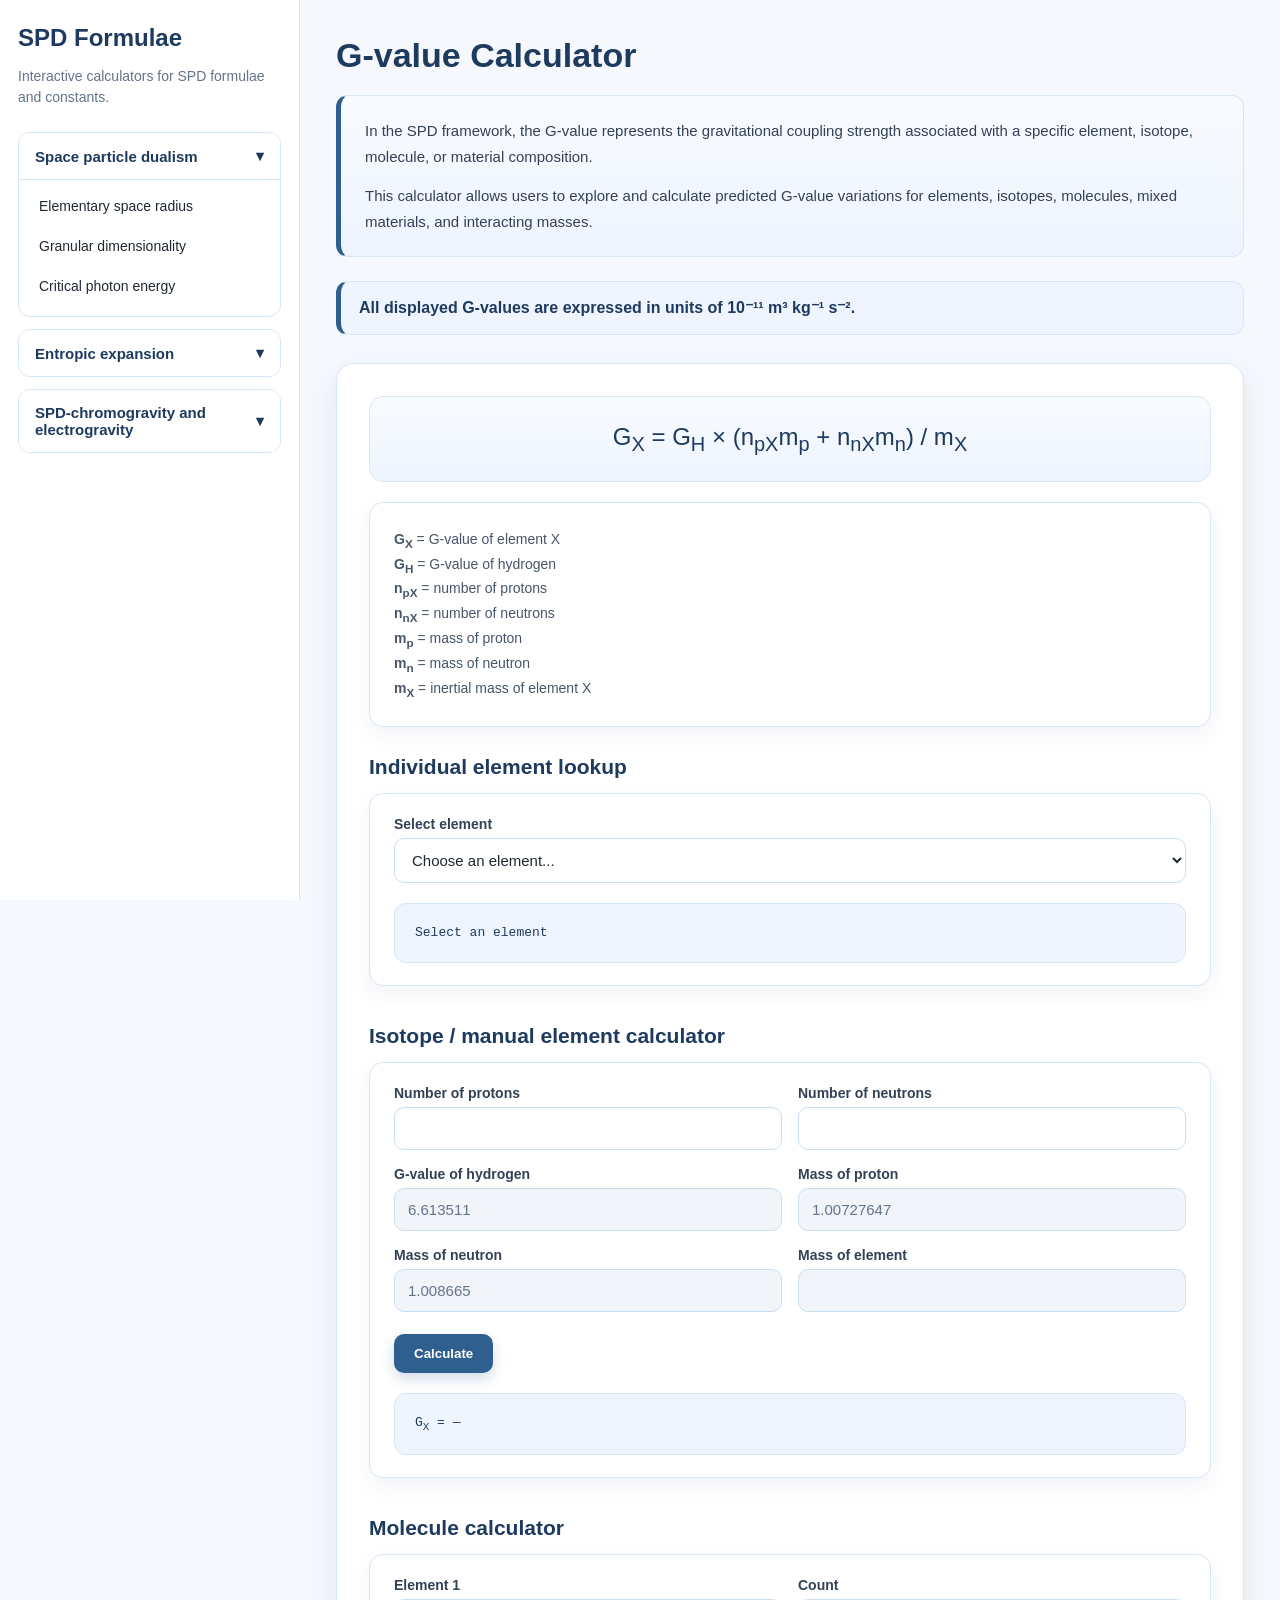
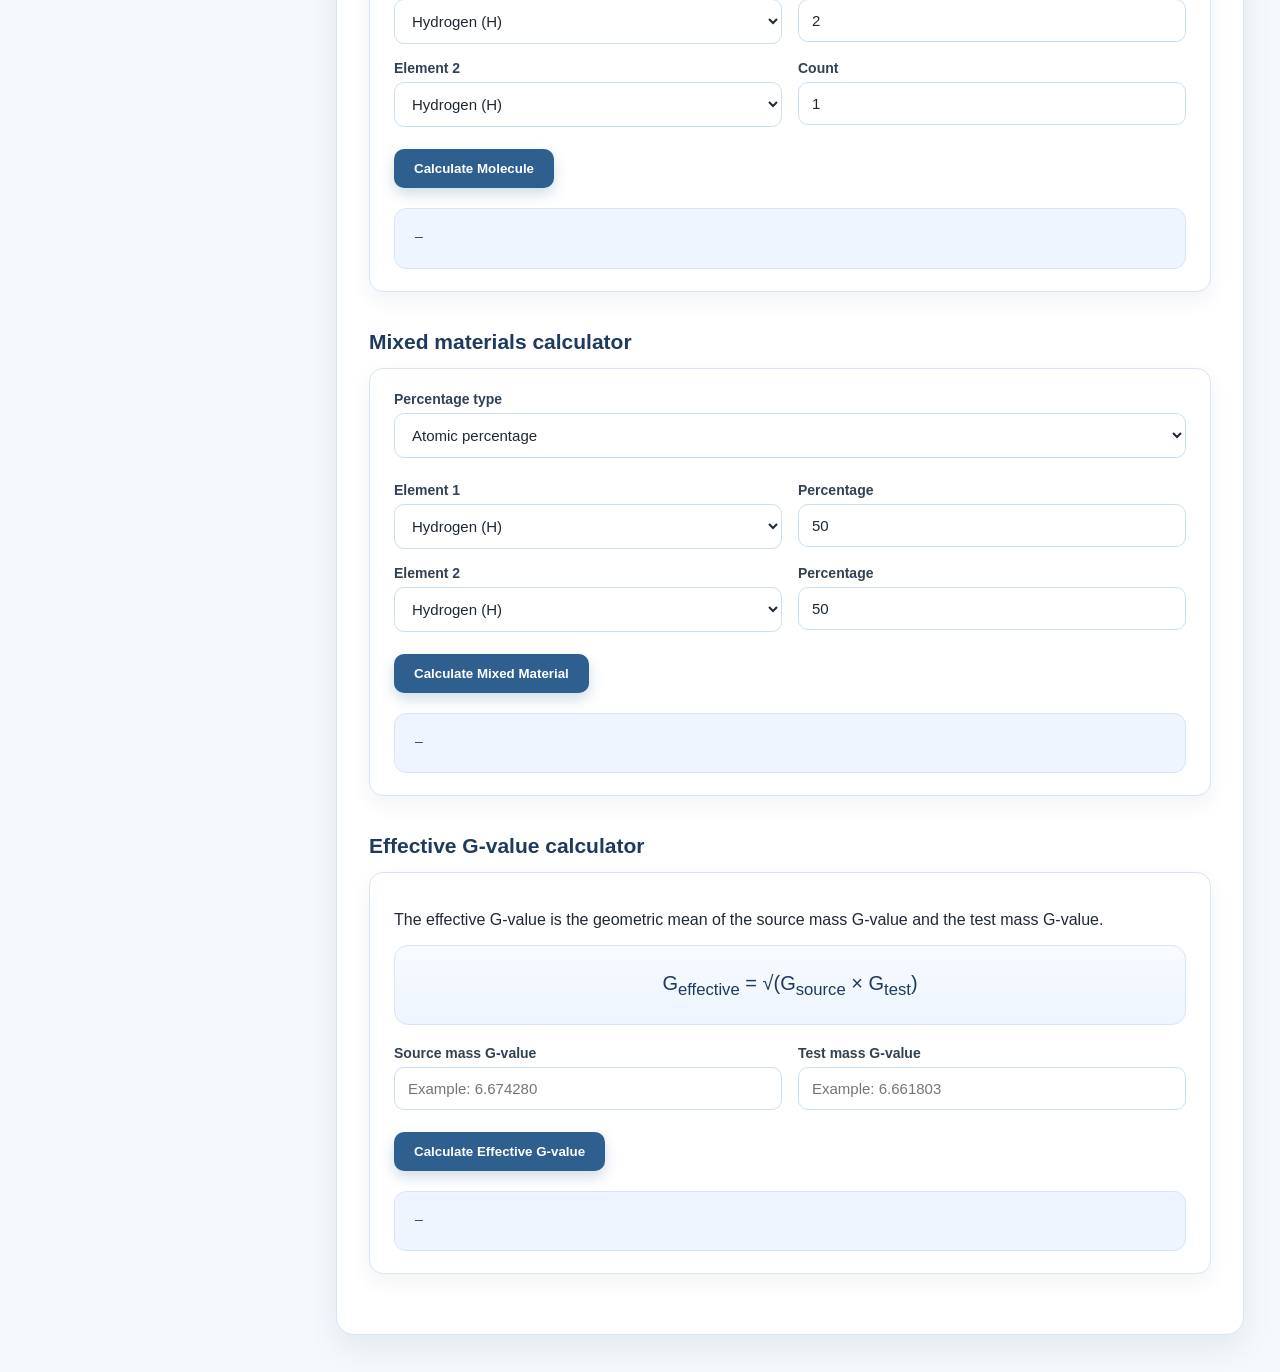
==== index.html @ f348c446 "Initial commit" ====
<!DOCTYPE html>
<html lang="en">
<head>
  <meta charset="UTF-8" />
  <meta name="viewport" content="width=device-width, initial-scale=1.0" />
  <title>SPD Formulae and Constants</title>
  <link rel="stylesheet" href="style.css" />
</head>
<body>
<div class="app">
  <aside class="sidebar">
    <h1>SPD Formulae</h1>
    <p class="subtitle">Interactive calculators for SPD formulae and constants.</p>

    <div class="category open">
      <button class="category-button">Space particle dualism <span>▾</span></button>
      <div class="formula-list">
        <button class="formula-link">Elementary space radius</button>
        <button class="formula-link">Granular dimensionality</button>
        <button class="formula-link">Critical photon energy</button>
      </div>
    </div>

    <div class="category">
      <button class="category-button">Entropic expansion <span>▾</span></button>
      <div class="formula-list">
        <button class="formula-link">Hubble parameter</button>
        <button class="formula-link">Time-redshift equation</button>
      </div>
    </div>

    <div class="category">
      <button class="category-button">SPD-chromogravity and electrogravity <span>▾</span></button>
      <div class="formula-list">
        <button class="formula-link active">G-value calculator</button>
      </div>
    </div>
  </aside>

  <main class="main">
    <div class="page-header">

      <h2>G-value Calculator</h2>

      <div class="description-box">

        <p>
          In the SPD framework, the G-value represents
          the gravitational coupling strength associated
          with a specific element, isotope, molecule,
          or material composition.
        </p>

        <p>
          This calculator allows users to explore and
          calculate predicted G-value variations for
          elements, isotopes, molecules, mixed materials,
          and interacting masses.
        </p>

      </div>



      <p class="unit-note">
        All displayed G-values are expressed in units of
        10⁻¹¹ m³ kg⁻¹ s⁻².
      </p>

    </div>

    <section class="calculator-card">
      <div class="formula-box">
        G<sub>X</sub> = G<sub>H</sub> ×
        (n<sub>pX</sub>m<sub>p</sub> + n<sub>nX</sub>m<sub>n</sub>) / m<sub>X</sub>
      </div>

      <div class="legend-box">
        <p><strong>G<sub>X</sub></strong> = G-value of element X</p>
        <p><strong>G<sub>H</sub></strong> = G-value of hydrogen</p>
        <p><strong>n<sub>pX</sub></strong> = number of protons</p>
        <p><strong>n<sub>nX</sub></strong> = number of neutrons</p>
        <p><strong>m<sub>p</sub></strong> = mass of proton</p>
        <p><strong>m<sub>n</sub></strong> = mass of neutron</p>
        <p><strong>m<sub>X</sub></strong> = inertial mass of element X</p>
      </div>

      <h3>Individual element lookup</h3>
      <div class="box">
        <label>Select element</label>
        <select id="element-select"><option value="">Choose an element...</option></select>
        <div class="result-box" id="lookup-result">Select an element</div>
      </div>

      <h3>Isotope / manual element calculator</h3>
      <div class="box">
        <div class="form-grid">
          <div><label>Number of protons</label><input id="protons" type="number" /></div>
          <div><label>Number of neutrons</label><input id="neutrons" type="number" /></div>
          <div><label>G-value of hydrogen</label><input id="gh" disabled /></div>
          <div><label>Mass of proton</label><input id="mp" disabled /></div>
          <div><label>Mass of neutron</label><input id="mn" disabled /></div>
          <div><label>Mass of element</label><input id="mass" disabled /></div>
        </div>
        <button class="primary" id="calculate-btn">Calculate</button>
        <div class="result-box" id="manual-result">G<sub>X</sub> = —</div>
      </div>

      <h3>Molecule calculator</h3>
      <div class="box">
        <div class="form-grid">
          <div><label>Element 1</label><select id="molecule-element-1"></select></div>
          <div><label>Count</label><input id="molecule-count-1" type="number" value="2" /></div>
          <div><label>Element 2</label><select id="molecule-element-2"></select></div>
          <div><label>Count</label><input id="molecule-count-2" type="number" value="1" /></div>
        </div>
        <button class="primary" id="molecule-btn">Calculate Molecule</button>
        <div class="result-box" id="molecule-result">—</div>
      </div>

      <h3>Mixed materials calculator</h3>
      <div class="box">
        <label>Percentage type</label>
        <select id="percentage-type">
          <option value="atomic">Atomic percentage</option>
          <option value="mass">Mass percentage</option>
        </select>

        <div class="form-grid mixed-grid">
          <div><label>Element 1</label><select id="mixed-element-1"></select></div>
          <div><label>Percentage</label><input id="mixed-percent-1" type="number" value="50" /></div>
          <div><label>Element 2</label><select id="mixed-element-2"></select></div>
          <div><label>Percentage</label><input id="mixed-percent-2" type="number" value="50" /></div>
        </div>

        <button class="primary" id="mixed-btn">Calculate Mixed Material</button>
        <div class="result-box" id="mixed-result">—</div>
      </div>

      <h3>Effective G-value calculator</h3>
      <div class="box">
        <p>
          The effective G-value is the geometric mean of the source mass
          G-value and the test mass G-value.
        </p>

        <div class="formula-box small-formula">
          G<sub>effective</sub> =
          √(G<sub>source</sub> × G<sub>test</sub>)
        </div>

        <div class="form-grid">
          <div>
            <label>Source mass G-value</label>
            <input id="source-g" type="number" step="any" placeholder="Example: 6.674280" />
          </div>

          <div>
            <label>Test mass G-value</label>
            <input id="test-g" type="number" step="any" placeholder="Example: 6.661803" />
          </div>
        </div>

        <button class="primary" id="effective-btn">
          Calculate Effective G-value
        </button>

        <div class="result-box" id="effective-result">
          —
        </div>
      </div>

      
    </section>
  </main>
</div>

<script src="app.js"></script>
</body>
</html>
---- style.css ----
:root {
  --sidebar-width: 300px;
  --bg: #f5f6f8;
  --border: #d8dce3;
  --text: #1f2933;
  --muted: #667085;
  --accent: #2f5f8f;
  --accent-light: #e8f0fa;
}

* { box-sizing: border-box; }
:root {
  --sidebar-width: 300px;

  --bg: #f5f8fc;
  --panel: #ffffff;

  --border: #d7e6f7;
  --border-strong: #cbdff3;

  --text: #1f2933;
  --muted: #64748b;

  --accent: #2f5f8f;
  --accent-dark: #244f78;
  --accent-light: #eef5ff;

  --heading: #1e3a5f;

  --shadow-soft: 0 8px 22px rgba(30, 58, 95, 0.06);
  --shadow-card: 0 12px 30px rgba(30, 58, 95, 0.08);
}

* {
  box-sizing: border-box;
}

body {
  margin: 0;
  font-family: Arial, Helvetica, sans-serif;
  background: var(--bg);
  color: var(--text);
}

/* APP LAYOUT */

.app {
  display: flex;
  min-height: 100vh;
}

/* SIDEBAR */

.sidebar {
  width: var(--sidebar-width);
  background: var(--panel);
  border-right: 1px solid var(--border);
  padding: 24px 18px;
  height: 100vh;
  overflow-y: auto;
}

.sidebar h1 {
  margin-top: 0;
  margin-bottom: 8px;
  color: var(--heading);
  font-size: 24px;
}

.subtitle {
  color: var(--muted);
  font-size: 14px;
  line-height: 1.5;
  margin-bottom: 24px;
}

/* SIDEBAR CATEGORIES */

.category {
  margin-bottom: 12px;
  border: 1px solid var(--border);
  border-radius: 12px;
  overflow: hidden;
  background: #ffffff;
}

.category-button {
  width: 100%;
  border: none;
  background: #ffffff;
  padding: 14px 16px;
  display: flex;
  justify-content: space-between;
  align-items: center;
  text-align: left;
  gap: 12px;
  cursor: pointer;
  font-size: 15px;
  font-weight: 700;
  color: var(--heading);
}

.category-button:hover {
  background: var(--accent-light);
}

.category-button span {
  flex-shrink: 0;
}

.formula-list {
  display: none;
  padding: 8px;
  border-top: 1px solid var(--border);
}

.category.open .formula-list {
  display: block;
}

.formula-link {
  width: 100%;
  border: none;
  background: transparent;
  text-align: left;
  padding: 10px 12px;
  margin-bottom: 4px;
  border-radius: 8px;
  cursor: pointer;
  color: var(--text);
  font-size: 14px;
}

.formula-link:hover,
.formula-link.active {
  background: var(--accent-light);
  color: var(--accent);
  font-weight: 700;
}

/* MAIN */

.main {
  flex: 1;
  padding: 36px;
}

.page-header {
  max-width: 1100px;
  margin-bottom: 28px;
}

.page-header h2 {
  margin: 0 0 12px;
  font-size: 34px;
  color: var(--heading);
}

/* DESCRIPTION */

.description-box {
  margin-top: 20px;
  margin-bottom: 24px;
  padding: 22px 24px;
  background: linear-gradient(to bottom, #f8fbff, #eef5ff);
  border: 1px solid var(--border);
  border-left: 5px solid var(--accent);
  border-radius: 12px;
  line-height: 1.7;
  color: #334155;
}

.description-box p {
  margin-top: 0;
  margin-bottom: 14px;
  font-size: 15px;
}

.description-box p:last-child {
  margin-bottom: 0;
}

/* UNIT NOTE */

.unit-note {
  margin-top: 14px;
  padding: 14px 18px;
  background: var(--accent-light);
  border: 1px solid var(--border);
  border-left: 5px solid var(--accent);
  border-radius: 12px;
  color: var(--heading);
  font-weight: 600;
  line-height: 1.5;
}

/* MAIN CARD */

.calculator-card {
  max-width: 1100px;
  background: #ffffff;
  border: 1px solid var(--border);
  border-radius: 18px;
  padding: 32px;
  box-shadow: var(--shadow-card);
}

/* FORMULA */

.formula-box {
  background: linear-gradient(to bottom, #f8fbff, #eef5ff);
  border: 1px solid var(--border);
  border-radius: 14px;
  padding: 22px;
  margin-bottom: 20px;
  text-align: center;
  font-size: 24px;
  color: var(--heading);
  line-height: 1.5;
}

/* LEGEND */

.legend-box {
  background: #ffffff;
  border: 1px solid var(--border);
  border-radius: 14px;
  padding: 22px 24px;
  margin-bottom: 28px;
  color: #475569;
  font-size: 14px;
  box-shadow: var(--shadow-soft);
}

.legend-box p {
  margin: 6px 0;
}

/* SECTIONS */

h3 {
  margin-top: 38px;
  margin-bottom: 14px;
  color: var(--heading);
  font-size: 21px;
}

h3:first-of-type {
  margin-top: 24px;
}

/* CONTENT BOXES */

.box,
.note-box {
  background: #ffffff;
  border: 1px solid var(--border);
  border-radius: 14px;
  padding: 22px 24px;
  margin-bottom: 28px;
  box-shadow: var(--shadow-soft);
}

.note-box p {
  color: #475569;
  line-height: 1.6;
}

/* FORM GRID */

.form-grid {
  display: grid;
  grid-template-columns: repeat(2, minmax(0, 1fr));
  gap: 16px;
}

.mixed-grid {
  margin-top: 24px;
}

/* FORM FIELDS */

label {
  display: block;
  margin-bottom: 6px;
  font-weight: 700;
  color: #334155;
  font-size: 14px;
}

input,
select {
  width: 100%;
  padding: 12px 13px;
  border: 1px solid var(--border-strong);
  border-radius: 10px;
  font-size: 15px;
  background: #ffffff;
  color: var(--text);
}

input:focus,
select:focus {
  outline: none;
  border-color: var(--accent);
  box-shadow: 0 0 0 3px rgba(47, 95, 143, 0.12);
}

input:disabled {
  background: #f1f5f9;
  color: #64748b;
  cursor: not-allowed;
}

/* BUTTONS */

.primary {
  margin-top: 22px;
  border: none;
  background: var(--accent);
  color: #ffffff;
  padding: 12px 20px;
  border-radius: 10px;
  cursor: pointer;
  font-weight: 700;
  box-shadow: 0 6px 14px rgba(47, 95, 143, 0.22);
}

.primary:hover {
  background: var(--accent-dark);
}

/* RESULTS */

.result-box {
  margin-top: 20px;
  padding: 18px 20px;
  border-radius: 12px;
  background: var(--accent-light);
  border: 1px solid var(--border);
  font-family: monospace;
  line-height: 1.7;
  color: var(--heading);
}

/* SMALL FORMULA */

.small-formula {
  font-size: 20px;
  margin-top: 16px;
}

/* MOBILE */

@media (max-width: 800px) {
  .app {
    flex-direction: column;
  }

  .sidebar {
    width: 100%;
    height: auto;
    border-right: none;
    border-bottom: 1px solid var(--border);
  }

  .main {
    padding: 24px 16px;
  }

  .calculator-card {
    padding: 22px;
  }

  .form-grid {
    grid-template-columns: 1fr;
  }

  .page-header h2 {
    font-size: 28px;
  }

  .formula-box {
    font-size: 20px;
  }
}
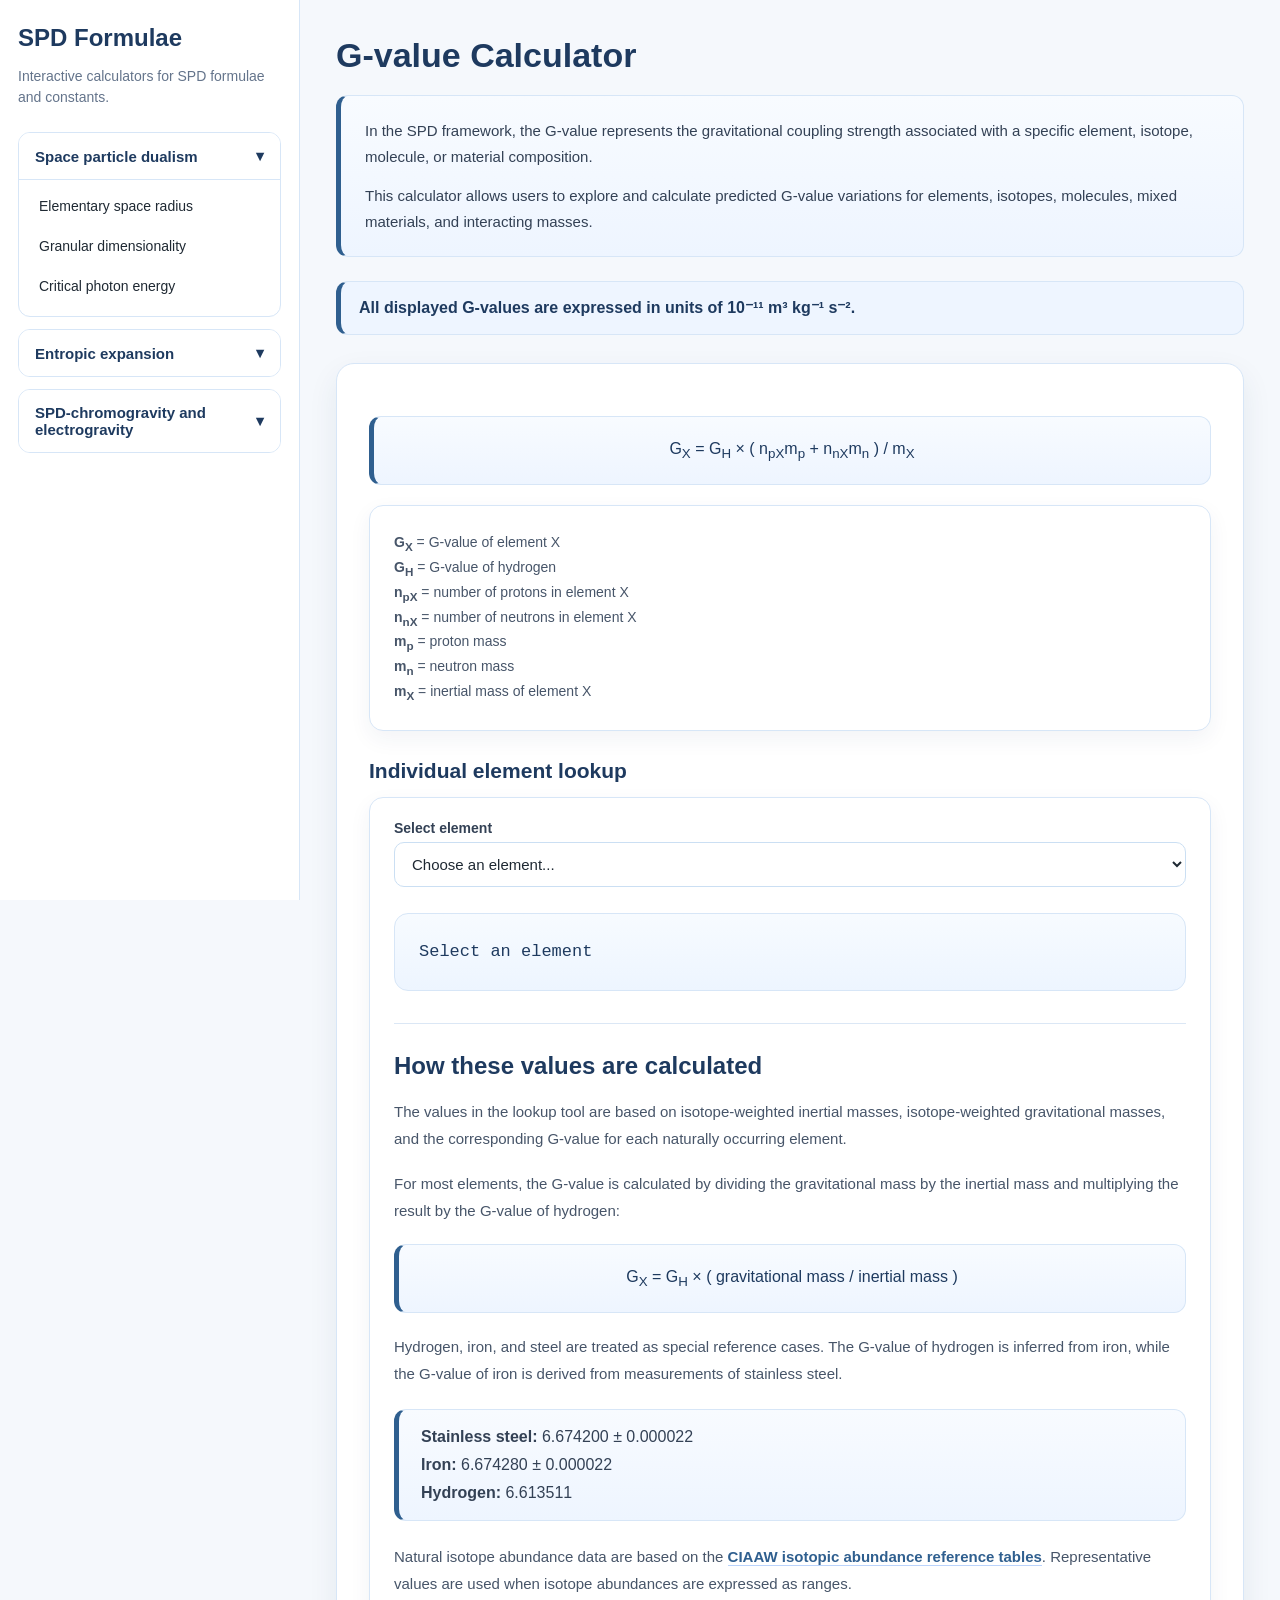
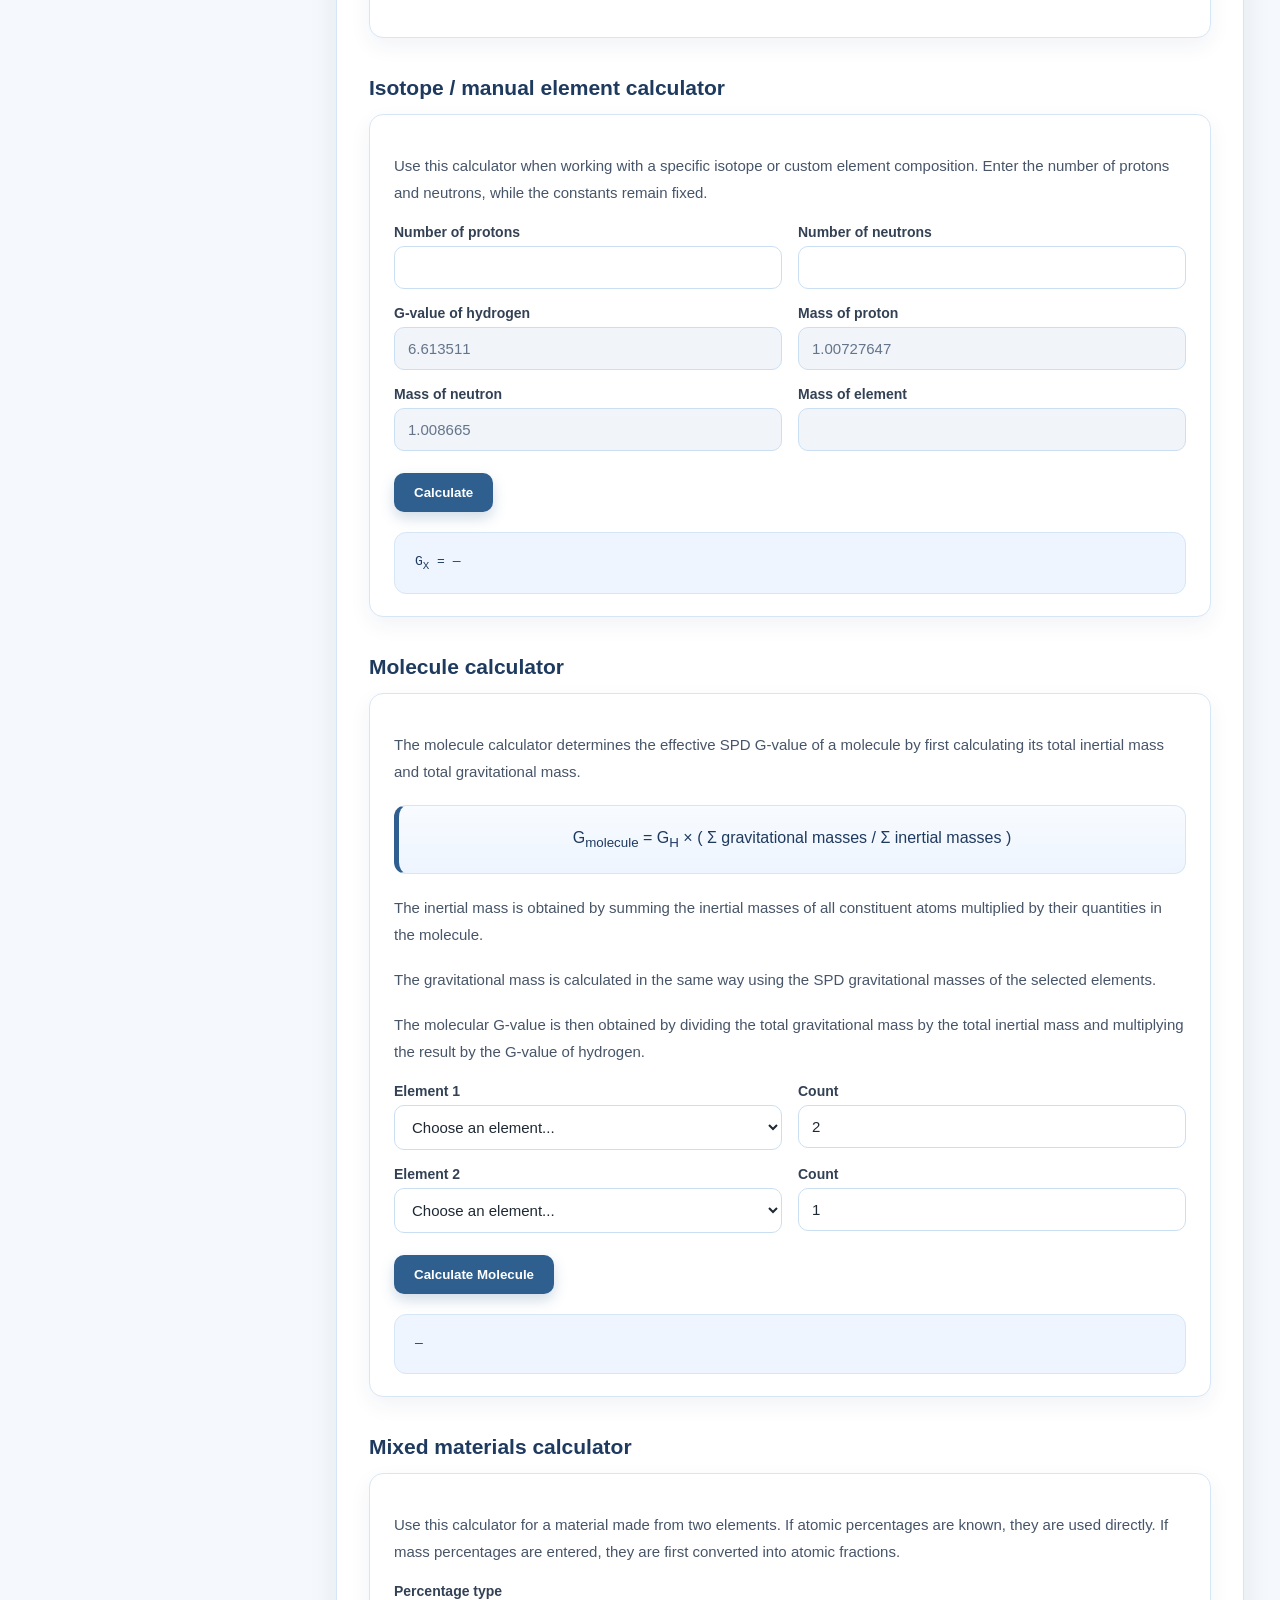
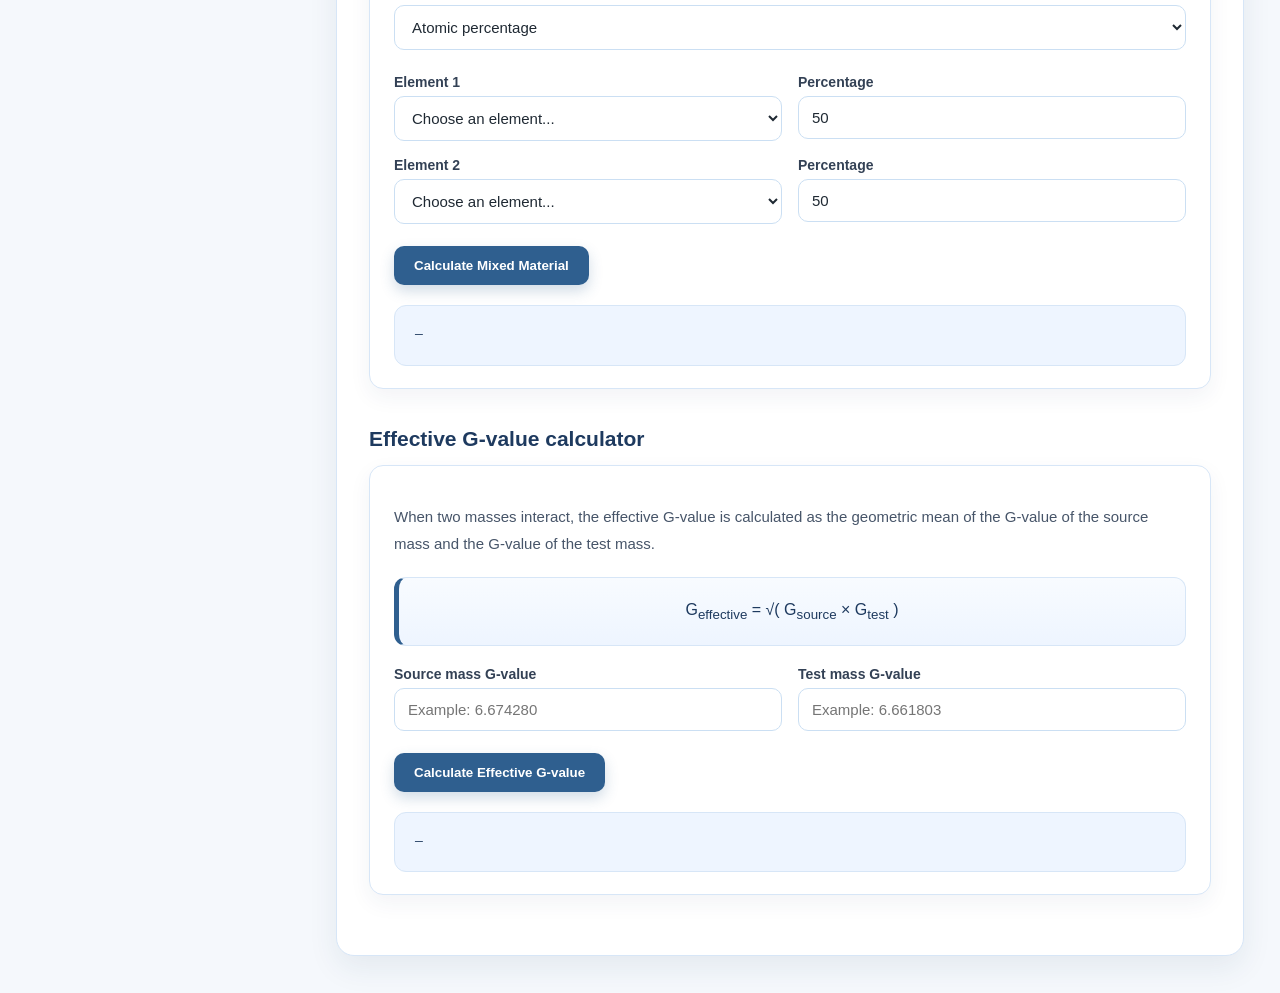
==== commit 4caf6acb: "G values must be referenced from a list" ====
--- a/index.html
+++ b/index.html
@@ -3,179 +3,555 @@
 <head>
   <meta charset="UTF-8" />
   <meta name="viewport" content="width=device-width, initial-scale=1.0" />
+
   <title>SPD Formulae and Constants</title>
+
   <link rel="stylesheet" href="style.css" />
 </head>
+
 <body>
-<div class="app">
-  <aside class="sidebar">
-    <h1>SPD Formulae</h1>
-    <p class="subtitle">Interactive calculators for SPD formulae and constants.</p>
-
-    <div class="category open">
-      <button class="category-button">Space particle dualism <span>▾</span></button>
-      <div class="formula-list">
-        <button class="formula-link">Elementary space radius</button>
-        <button class="formula-link">Granular dimensionality</button>
-        <button class="formula-link">Critical photon energy</button>
+  <div class="app">
+
+    <!-- SIDEBAR -->
+    <aside class="sidebar">
+      <h1>SPD Formulae</h1>
+
+      <p class="subtitle">
+        Interactive calculators for SPD formulae and constants.
+      </p>
+
+      <div class="category open">
+        <button class="category-button">
+          Space particle dualism
+          <span>▾</span>
+        </button>
+
+        <div class="formula-list">
+          <button class="formula-link">Elementary space radius</button>
+          <button class="formula-link">Granular dimensionality</button>
+          <button class="formula-link">Critical photon energy</button>
+        </div>
       </div>
-    </div>
-
-    <div class="category">
-      <button class="category-button">Entropic expansion <span>▾</span></button>
-      <div class="formula-list">
-        <button class="formula-link">Hubble parameter</button>
-        <button class="formula-link">Time-redshift equation</button>
+
+      <div class="category">
+        <button class="category-button">
+          Entropic expansion
+          <span>▾</span>
+        </button>
+
+        <div class="formula-list">
+          <button class="formula-link">Hubble parameter</button>
+          <button class="formula-link">Time-redshift equation</button>
+        </div>
       </div>
-    </div>
-
-    <div class="category">
-      <button class="category-button">SPD-chromogravity and electrogravity <span>▾</span></button>
-      <div class="formula-list">
-        <button class="formula-link active">G-value calculator</button>
+
+      <div class="category">
+        <button class="category-button">
+          SPD-chromogravity and electrogravity
+          <span>▾</span>
+        </button>
+
+        <div class="formula-list">
+          <button class="formula-link active">G-value calculator</button>
+        </div>
       </div>
-    </div>
-  </aside>
-
-  <main class="main">
-    <div class="page-header">
-
-      <h2>G-value Calculator</h2>
-
-      <div class="description-box">
-
-        <p>
-          In the SPD framework, the G-value represents
-          the gravitational coupling strength associated
-          with a specific element, isotope, molecule,
-          or material composition.
+    </aside>
+
+    <!-- MAIN -->
+    <main class="main">
+
+      <!-- PAGE HEADER -->
+      <div class="page-header">
+        <h2>G-value Calculator</h2>
+
+        <div class="description-box">
+          <p>
+            In the SPD framework, the G-value represents the gravitational
+            coupling strength associated with a specific element, isotope,
+            molecule, or material composition.
+          </p>
+
+          <p>
+            This calculator allows users to explore and calculate predicted
+            G-value variations for elements, isotopes, molecules, mixed
+            materials, and interacting masses.
+          </p>
+        </div>
+
+        <p class="unit-note">
+          All displayed G-values are expressed in units of
+          10⁻¹¹ m³ kg⁻¹ s⁻².
         </p>
-
-        <p>
-          This calculator allows users to explore and
-          calculate predicted G-value variations for
-          elements, isotopes, molecules, mixed materials,
-          and interacting masses.
-        </p>
-
       </div>
 
-
-
-      <p class="unit-note">
-        All displayed G-values are expressed in units of
-        10⁻¹¹ m³ kg⁻¹ s⁻².
-      </p>
-
-    </div>
-
-    <section class="calculator-card">
-      <div class="formula-box">
-        G<sub>X</sub> = G<sub>H</sub> ×
-        (n<sub>pX</sub>m<sub>p</sub> + n<sub>nX</sub>m<sub>n</sub>) / m<sub>X</sub>
-      </div>
-
-      <div class="legend-box">
-        <p><strong>G<sub>X</sub></strong> = G-value of element X</p>
-        <p><strong>G<sub>H</sub></strong> = G-value of hydrogen</p>
-        <p><strong>n<sub>pX</sub></strong> = number of protons</p>
-        <p><strong>n<sub>nX</sub></strong> = number of neutrons</p>
-        <p><strong>m<sub>p</sub></strong> = mass of proton</p>
-        <p><strong>m<sub>n</sub></strong> = mass of neutron</p>
-        <p><strong>m<sub>X</sub></strong> = inertial mass of element X</p>
-      </div>
-
-      <h3>Individual element lookup</h3>
-      <div class="box">
-        <label>Select element</label>
-        <select id="element-select"><option value="">Choose an element...</option></select>
-        <div class="result-box" id="lookup-result">Select an element</div>
-      </div>
-
-      <h3>Isotope / manual element calculator</h3>
-      <div class="box">
-        <div class="form-grid">
-          <div><label>Number of protons</label><input id="protons" type="number" /></div>
-          <div><label>Number of neutrons</label><input id="neutrons" type="number" /></div>
-          <div><label>G-value of hydrogen</label><input id="gh" disabled /></div>
-          <div><label>Mass of proton</label><input id="mp" disabled /></div>
-          <div><label>Mass of neutron</label><input id="mn" disabled /></div>
-          <div><label>Mass of element</label><input id="mass" disabled /></div>
-        </div>
-        <button class="primary" id="calculate-btn">Calculate</button>
-        <div class="result-box" id="manual-result">G<sub>X</sub> = —</div>
-      </div>
-
-      <h3>Molecule calculator</h3>
-      <div class="box">
-        <div class="form-grid">
-          <div><label>Element 1</label><select id="molecule-element-1"></select></div>
-          <div><label>Count</label><input id="molecule-count-1" type="number" value="2" /></div>
-          <div><label>Element 2</label><select id="molecule-element-2"></select></div>
-          <div><label>Count</label><input id="molecule-count-2" type="number" value="1" /></div>
-        </div>
-        <button class="primary" id="molecule-btn">Calculate Molecule</button>
-        <div class="result-box" id="molecule-result">—</div>
-      </div>
-
-      <h3>Mixed materials calculator</h3>
-      <div class="box">
-        <label>Percentage type</label>
-        <select id="percentage-type">
-          <option value="atomic">Atomic percentage</option>
-          <option value="mass">Mass percentage</option>
-        </select>
-
-        <div class="form-grid mixed-grid">
-          <div><label>Element 1</label><select id="mixed-element-1"></select></div>
-          <div><label>Percentage</label><input id="mixed-percent-1" type="number" value="50" /></div>
-          <div><label>Element 2</label><select id="mixed-element-2"></select></div>
-          <div><label>Percentage</label><input id="mixed-percent-2" type="number" value="50" /></div>
-        </div>
-
-        <button class="primary" id="mixed-btn">Calculate Mixed Material</button>
-        <div class="result-box" id="mixed-result">—</div>
-      </div>
-
-      <h3>Effective G-value calculator</h3>
-      <div class="box">
-        <p>
-          The effective G-value is the geometric mean of the source mass
-          G-value and the test mass G-value.
-        </p>
-
-        <div class="formula-box small-formula">
-          G<sub>effective</sub> =
-          √(G<sub>source</sub> × G<sub>test</sub>)
-        </div>
-
-        <div class="form-grid">
-          <div>
-            <label>Source mass G-value</label>
-            <input id="source-g" type="number" step="any" placeholder="Example: 6.674280" />
-          </div>
-
-          <div>
-            <label>Test mass G-value</label>
-            <input id="test-g" type="number" step="any" placeholder="Example: 6.661803" />
-          </div>
-        </div>
-
-        <button class="primary" id="effective-btn">
-          Calculate Effective G-value
-        </button>
-
-        <div class="result-box" id="effective-result">
-          —
-        </div>
-      </div>
-
-      
-    </section>
-  </main>
-</div>
-
-<script src="app.js"></script>
+      <!-- MAIN CARD -->
+      <section class="calculator-card">
+
+        <!-- MAIN FORMULA -->
+        <div class="formula-box">
+          G<sub>X</sub>
+          =
+          G<sub>H</sub>
+          ×
+          (
+          n<sub>pX</sub>m<sub>p</sub>
+          +
+          n<sub>nX</sub>m<sub>n</sub>
+          )
+          /
+          m<sub>X</sub>
+        </div>
+
+        <!-- FORMULA LEGEND -->
+        <div class="legend-box">
+          <p>
+            <strong>G<sub>X</sub></strong>
+            = G-value of element X
+          </p>
+
+          <p>
+            <strong>G<sub>H</sub></strong>
+            = G-value of hydrogen
+          </p>
+
+          <p>
+            <strong>n<sub>pX</sub></strong>
+            = number of protons in element X
+          </p>
+
+          <p>
+            <strong>n<sub>nX</sub></strong>
+            = number of neutrons in element X
+          </p>
+
+          <p>
+            <strong>m<sub>p</sub></strong>
+            = proton mass
+          </p>
+
+          <p>
+            <strong>m<sub>n</sub></strong>
+            = neutron mass
+          </p>
+
+          <p>
+            <strong>m<sub>X</sub></strong>
+            = inertial mass of element X
+          </p>
+        </div>
+
+        <!-- LOOKUP SECTION -->
+        <h3>Individual element lookup</h3>
+
+        <div class="box">
+
+          <label for="element-select">
+            Select element
+          </label>
+
+          <select id="element-select">
+            <option value="">
+              Choose an element...
+            </option>
+          </select>
+
+          <div class="result-box" id="lookup-result">
+
+            <div class="lookup-placeholder">
+              Select an element
+            </div>
+
+          </div>
+
+          <div class="lookup-methodology">
+
+            <h4>
+              How these values are calculated
+            </h4>
+
+            <p>
+              The values in the lookup tool are based on
+              isotope-weighted inertial masses,
+              isotope-weighted gravitational masses,
+              and the corresponding G-value for each
+              naturally occurring element.
+            </p>
+
+            <p>
+              For most elements, the G-value is
+              calculated by dividing the gravitational
+              mass by the inertial mass and multiplying
+              the result by the G-value of hydrogen:
+            </p>
+
+            <div class="formula-box small-formula">
+
+              G<sub>X</sub>
+              =
+              G<sub>H</sub>
+              ×
+              (
+              gravitational mass
+              /
+              inertial mass
+              )
+
+            </div>
+
+            <p>
+              Hydrogen, iron, and steel are treated
+              as special reference cases. The G-value
+              of hydrogen is inferred from iron,
+              while the G-value of iron is derived
+              from measurements of stainless steel.
+            </p>
+
+            <div class="reference-values">
+
+              <div>
+                <strong>Stainless steel:</strong>
+                6.674200 ± 0.000022
+              </div>
+
+              <div>
+                <strong>Iron:</strong>
+                6.674280 ± 0.000022
+              </div>
+
+              <div>
+                <strong>Hydrogen:</strong>
+                6.613511
+              </div>
+
+            </div>
+
+            <p>
+              Natural isotope abundance data are based on the
+              <a
+                href="https://ciaaw.org/isotopic-abundances.htm"
+                target="_blank"
+                rel="noopener noreferrer"
+              >
+                CIAAW isotopic abundance reference tables</a>.
+              Representative values are used when isotope
+              abundances are expressed as ranges.
+            </p>
+
+          </div>
+
+        </div>
+
+
+        <!-- MANUAL / ISOTOPE SECTION -->
+        <h3>Isotope / manual element calculator</h3>
+
+        <div class="box">
+          <p class="section-note">
+            Use this calculator when working with a specific isotope or
+            custom element composition. Enter the number of protons and
+            neutrons, while the constants remain fixed.
+          </p>
+
+          <div class="form-grid">
+            <div>
+              <label for="protons">
+                Number of protons
+              </label>
+
+              <input id="protons" type="number" />
+            </div>
+
+            <div>
+              <label for="neutrons">
+                Number of neutrons
+              </label>
+
+              <input id="neutrons" type="number" />
+            </div>
+
+            <div>
+              <label for="gh">
+                G-value of hydrogen
+              </label>
+
+              <input id="gh" disabled />
+            </div>
+
+            <div>
+              <label for="mp">
+                Mass of proton
+              </label>
+
+              <input id="mp" disabled />
+            </div>
+
+            <div>
+              <label for="mn">
+                Mass of neutron
+              </label>
+
+              <input id="mn" disabled />
+            </div>
+
+            <div>
+              <label for="mass">
+                Mass of element
+              </label>
+
+              <input id="mass" disabled />
+            </div>
+          </div>
+
+          <button class="primary" id="calculate-btn">
+            Calculate
+          </button>
+
+          <div class="result-box" id="manual-result">
+            G<sub>X</sub> = —
+          </div>
+        </div>
+
+        <!-- MOLECULE SECTION -->
+        <h3>Molecule calculator</h3>
+
+        <div class="box">
+
+          <p class="section-note">
+            The molecule calculator determines the effective SPD
+            G-value of a molecule by first calculating its total
+            inertial mass and total gravitational mass.
+
+          </p>
+
+          <div class="formula-box small-formula">
+
+            G<sub>molecule</sub>
+            =
+            G<sub>H</sub>
+            ×
+            (
+            Σ gravitational masses
+            /
+            Σ inertial masses
+            )
+
+          </div>
+
+          <p class="section-note">
+
+            The inertial mass is obtained by summing the inertial
+            masses of all constituent atoms multiplied by their
+            quantities in the molecule.
+
+          </p>
+
+          <p class="section-note">
+
+            The gravitational mass is calculated in the same way
+            using the SPD gravitational masses of the selected
+            elements.
+
+          </p>
+
+          <p class="section-note">
+
+            The molecular G-value is then obtained by dividing the
+            total gravitational mass by the total inertial mass and
+            multiplying the result by the G-value of hydrogen.
+
+          </p>
+
+        
+
+          <div class="form-grid">
+            <div>
+              <label for="molecule-element-1">
+                Element 1
+              </label>
+
+              <select id="molecule-element-1"></select>
+            </div>
+
+            <div>
+              <label for="molecule-count-1">
+                Count
+              </label>
+
+              <input
+                id="molecule-count-1"
+                type="number"
+                value="2"
+              />
+            </div>
+
+            <div>
+              <label for="molecule-element-2">
+                Element 2
+              </label>
+
+              <select id="molecule-element-2"></select>
+            </div>
+
+            <div>
+              <label for="molecule-count-2">
+                Count
+              </label>
+
+              <input
+                id="molecule-count-2"
+                type="number"
+                value="1"
+              />
+            </div>
+          </div>
+
+          <button class="primary" id="molecule-btn">
+            Calculate Molecule
+          </button>
+
+          <div class="result-box" id="molecule-result">
+            —
+          </div>
+        </div>
+
+        <!-- MIXED MATERIALS SECTION -->
+        <h3>Mixed materials calculator</h3>
+
+        <div class="box">
+          <p class="section-note">
+            Use this calculator for a material made from two elements.
+            If atomic percentages are known, they are used directly.
+            If mass percentages are entered, they are first converted
+            into atomic fractions.
+          </p>
+
+          <label for="percentage-type">
+            Percentage type
+          </label>
+
+          <select id="percentage-type">
+            <option value="atomic">
+              Atomic percentage
+            </option>
+
+            <option value="mass">
+              Mass percentage
+            </option>
+          </select>
+
+          <div class="form-grid mixed-grid">
+            <div>
+              <label for="mixed-element-1">
+                Element 1
+              </label>
+
+              <select id="mixed-element-1"></select>
+            </div>
+
+            <div>
+              <label for="mixed-percent-1">
+                Percentage
+              </label>
+
+              <input
+                id="mixed-percent-1"
+                type="number"
+                value="50"
+              />
+            </div>
+
+            <div>
+              <label for="mixed-element-2">
+                Element 2
+              </label>
+
+              <select id="mixed-element-2"></select>
+            </div>
+
+            <div>
+              <label for="mixed-percent-2">
+                Percentage
+              </label>
+
+              <input
+                id="mixed-percent-2"
+                type="number"
+                value="50"
+              />
+            </div>
+          </div>
+
+          <button class="primary" id="mixed-btn">
+            Calculate Mixed Material
+          </button>
+
+          <div class="result-box" id="mixed-result">
+            —
+          </div>
+        </div>
+
+        <!-- EFFECTIVE G-VALUE SECTION -->
+        <h3>Effective G-value calculator</h3>
+
+        <div class="box">
+          <p class="section-note">
+            When two masses interact, the effective G-value is calculated
+            as the geometric mean of the G-value of the source mass and
+            the G-value of the test mass.
+          </p>
+
+          <div class="formula-box small-formula">
+            G<sub>effective</sub>
+            =
+            √(
+            G<sub>source</sub>
+            ×
+            G<sub>test</sub>
+            )
+          </div>
+
+          <div class="form-grid">
+            <div>
+              <label for="source-g">
+                Source mass G-value
+              </label>
+
+              <input
+                id="source-g"
+                type="number"
+                step="any"
+                placeholder="Example: 6.674280"
+              />
+            </div>
+
+            <div>
+              <label for="test-g">
+                Test mass G-value
+              </label>
+
+              <input
+                id="test-g"
+                type="number"
+                step="any"
+                placeholder="Example: 6.661803"
+              />
+            </div>
+          </div>
+
+          <button class="primary" id="effective-btn">
+            Calculate Effective G-value
+          </button>
+
+          <div class="result-box" id="effective-result">
+            —
+          </div>
+        </div>
+
+      </section>
+    </main>
+  </div>
+
+  <script src="app.js"></script>
 </body>
 </html>
 
--- a/style.css
+++ b/style.css
@@ -350,6 +350,348 @@
   margin-top: 16px;
 }
 
+/* SECTION NOTES */
+
+.section-note,
+.lookup-methodology p {
+  color: #475569;
+  line-height: 1.8;
+  font-size: 15px;
+  margin-bottom: 18px;
+  max-width: 850px;
+}
+
+/* LOOKUP METHODOLOGY */
+
+.lookup-methodology {
+  margin-top: 32px;
+  padding-top: 28px;
+  border-top: 1px solid #dbe7f5;
+}
+
+.lookup-methodology h4 {
+  margin-top: 0;
+  margin-bottom: 18px;
+  font-size: 24px;
+  color: #1e3a5f;
+}
+
+/* LOOKUP RESULT CARD */
+
+#lookup-result {
+  margin-top: 22px;
+
+  background: linear-gradient(
+    to bottom,
+    #f7fbff,
+    #edf5ff
+  );
+
+  border: 1px solid #d7e6f7;
+
+  color: #1e3a5f;
+
+  padding: 22px 24px;
+
+  border-radius: 14px;
+}
+
+/* ELEMENT NAME */
+
+#lookup-result h4 {
+  margin-top: 0;
+  margin-bottom: 18px;
+
+  font-size: 17px;
+  font-weight: 700;
+
+  color: #1e3a5f;
+}
+
+/* VALUE ROWS */
+
+.lookup-row {
+  margin-bottom: 8px;
+
+  display: flex;
+  align-items: baseline;
+  gap: 8px;
+  flex-wrap: wrap;
+}
+
+.lookup-label {
+  font-size: 13px;
+  font-weight: 700;
+
+  color: #1e3a5f;
+}
+
+.lookup-value {
+  font-size: 13px;
+
+  font-family: monospace;
+
+  color: #334155;
+}
+
+/* ISOTOPE SECTION TITLE */
+
+.lookup-isotopes-title {
+  margin-top: 18px;
+  margin-bottom: 10px;
+
+  font-size: 15px;
+  font-weight: 700;
+
+  color: #1e3a5f;
+}
+
+/* ISOTOPE BOX */
+
+.isotope-list {
+  padding: 12px 14px;
+
+  background: rgba(255,255,255,0.65);
+
+  border: 1px solid #dbe7f5;
+
+  border-radius: 10px;
+}
+
+/* ISOTOPE ROWS */
+
+.isotope-list div {
+  margin-bottom: 6px;
+
+  font-size: 12px;
+  line-height: 1.4;
+
+  color: #334155;
+}
+
+.isotope-list div:last-child {
+  margin-bottom: 0;
+}
+
+.isotope-list strong {
+  font-size: 12px;
+}
+
+/* ELEMENT NAME */
+
+#lookup-result h4 {
+  margin-top: 0;
+  margin-bottom: 18px;
+
+  font-size: 20px;
+  font-weight: 700;
+
+  color: #1e3a5f;
+}
+
+/* VALUE ROWS */
+
+.lookup-row {
+  margin-bottom: 10px;
+
+  display: flex;
+  gap: 10px;
+  flex-wrap: wrap;
+}
+
+.lookup-label {
+  font-weight: 700;
+  color: #1e3a5f;
+}
+
+.lookup-value {
+  font-family: monospace;
+  color: #334155;
+}
+
+/* ISOTOPE SECTION */
+
+.lookup-isotopes-title {
+  margin-top: 24px;
+  margin-bottom: 14px;
+
+  font-size: 18px;
+  font-weight: 700;
+
+  color: #1e3a5f;
+}
+
+.isotope-list {
+  padding: 16px 18px;
+
+  background: rgba(255,255,255,0.6);
+
+  border: 1px solid #dbe7f5;
+
+  border-radius: 10px;
+}
+
+.isotope-list div {
+  margin-bottom: 8px;
+
+  font-size: 14px;
+  line-height: 1.5;
+}
+
+.isotope-list div:last-child {
+  margin-bottom: 0;
+}
+
+/* REFERENCE VALUES */
+
+.reference-values {
+  margin: 22px 0;
+  padding: 18px 22px;
+  background: linear-gradient(
+    to bottom,
+    #f8fbff,
+    #eef5ff
+  );
+
+  border: 1px solid #d7e6f7;
+  border-left: 5px solid var(--accent);
+
+  border-radius: 12px;
+}
+
+.reference-values div {
+  margin-bottom: 10px;
+  color: #334155;
+}
+
+.reference-values div:last-child {
+  margin-bottom: 0;
+}
+
+/* SMALL FORMULAS */
+
+.small-formula {
+  font-size: 16px;
+  line-height: 1.6;
+
+  margin-top: 18px;
+  margin-bottom: 18px;
+
+  font-size: 22px;
+  line-height: 1.7;
+
+  background: linear-gradient(
+    to bottom,
+    #f8fbff,
+    #eef5ff
+  );
+
+  border-left: 5px solid var(--accent);
+}
+
+/* LOOKUP RESULT */
+
+#lookup-result {
+  margin-top: 26px;
+
+  background: linear-gradient(
+    to bottom,
+    #f7fbff,
+    #edf5ff
+  );
+
+  border: 1px solid #d7e6f7;
+
+  color: #1e3a5f;
+
+  font-size: 17px;
+  line-height: 1.9;
+}
+
+/* LOOKUP RESULT HEADINGS */
+
+#lookup-result strong {
+  color: #1e3a5f;
+  font-size: 18px;
+}
+
+/* ISOTOPE LIST */
+
+.isotope-list {
+  margin-top: 12px;
+
+  padding: 16px 18px;
+
+  background: rgba(255,255,255,0.5);
+
+  border-radius: 10px;
+
+  border: 1px solid #dbe7f5;
+}
+
+.isotope-list div {
+  margin-bottom: 10px;
+}
+
+.isotope-list div:last-child {
+  margin-bottom: 0;
+}
+
+/* FORMULA EMPHASIS */
+
+.formula-box {
+  background: linear-gradient(
+    to bottom,
+    #f8fbff,
+    #eef5ff
+  );
+
+  border: 1px solid #d7e6f7;
+  border-left: 5px solid var(--accent);
+
+  border-radius: 12px;
+
+  padding: 18px 22px;
+
+  margin-top: 20px;
+  margin-bottom: 20px;
+
+  text-align: center;
+
+  font-size: 16px;
+  line-height: 1.8;
+
+  color: #1e3a5f;
+
+  overflow-wrap: break-word;
+  word-break: normal;
+}
+
+/* LINK */
+.note-box a,
+.lookup-methodology a,
+.section-note a {
+  color: var(--accent);
+
+  text-decoration: none;
+
+  font-weight: 600;
+
+  border-bottom: 1px solid rgba(59, 130, 246, 0.35);
+
+  transition:
+    color 0.2s ease,
+    border-color 0.2s ease;
+}
+
+.note-box a:hover,
+.lookup-methodology a:hover,
+.section-note a:hover {
+  color: #1d4ed8;
+
+  border-bottom-color: #1d4ed8;
+}
+
 /* MOBILE */
 
 @media (max-width: 800px) {
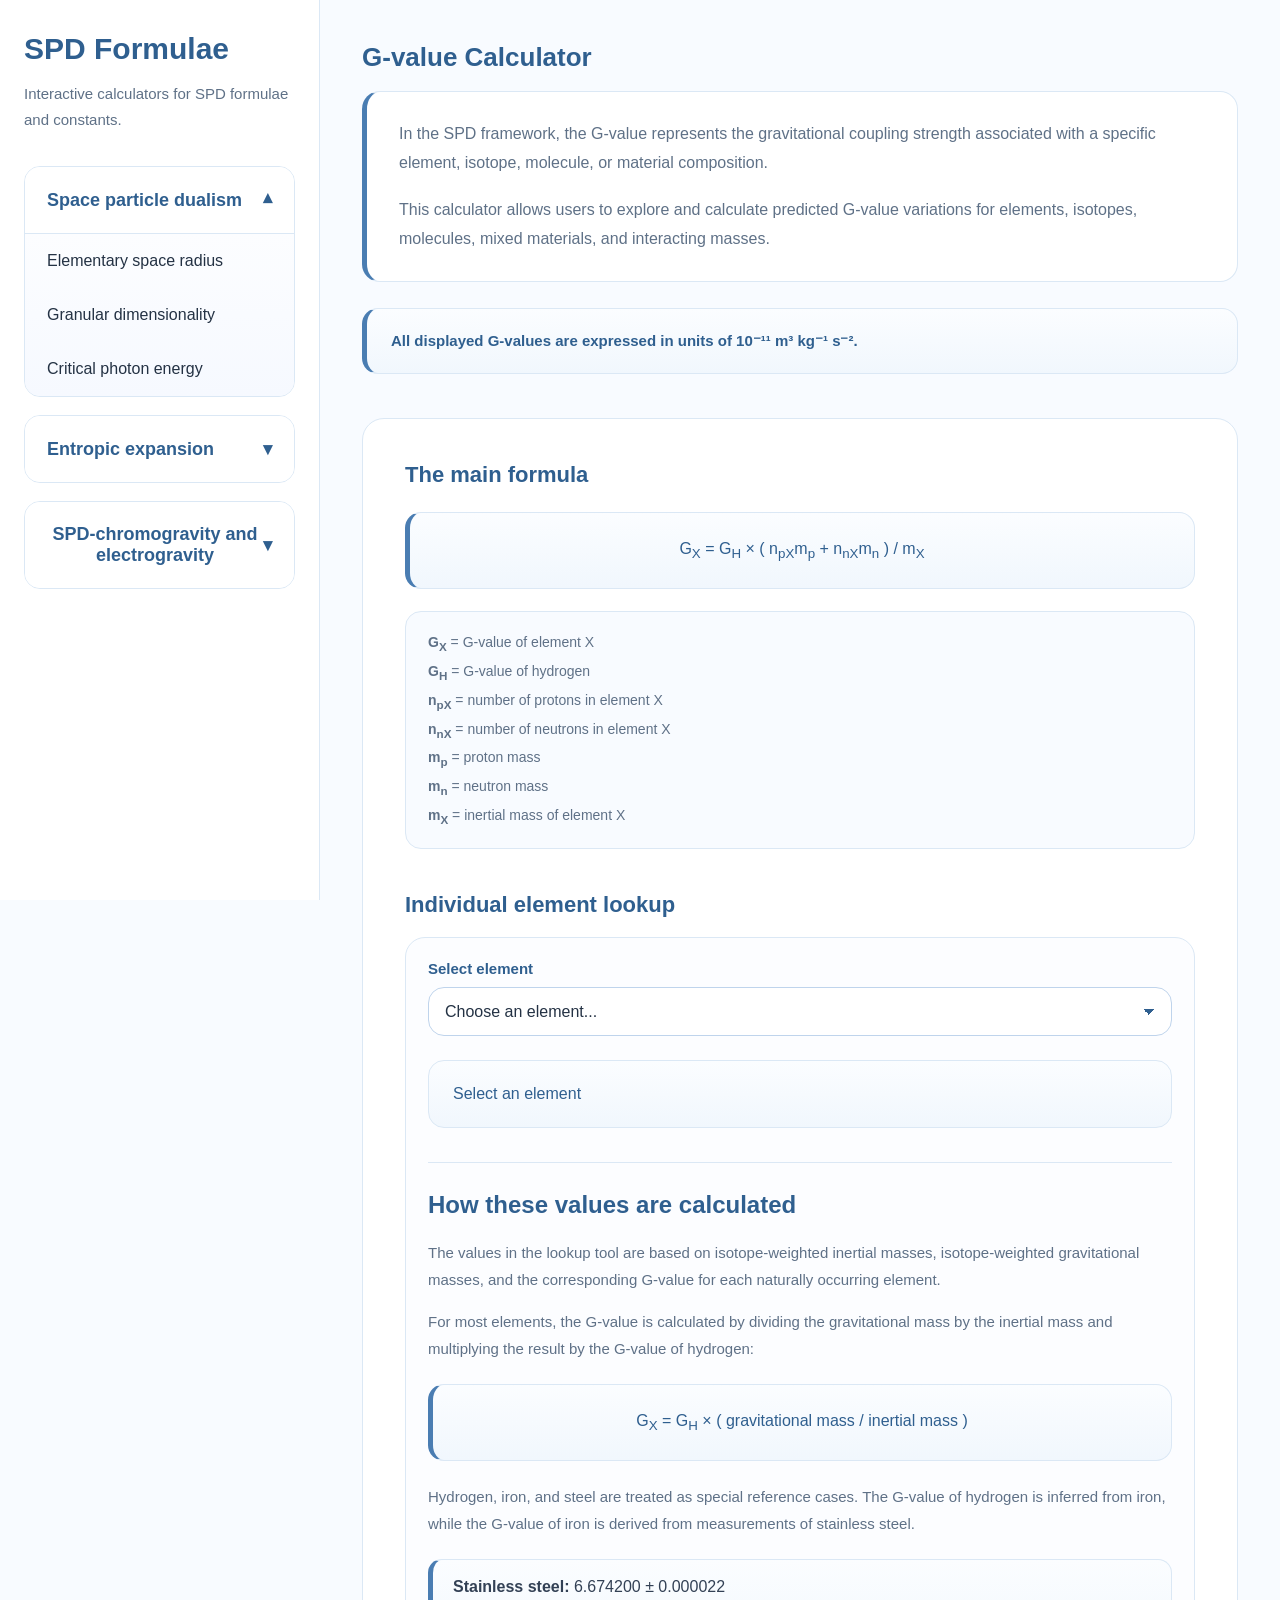
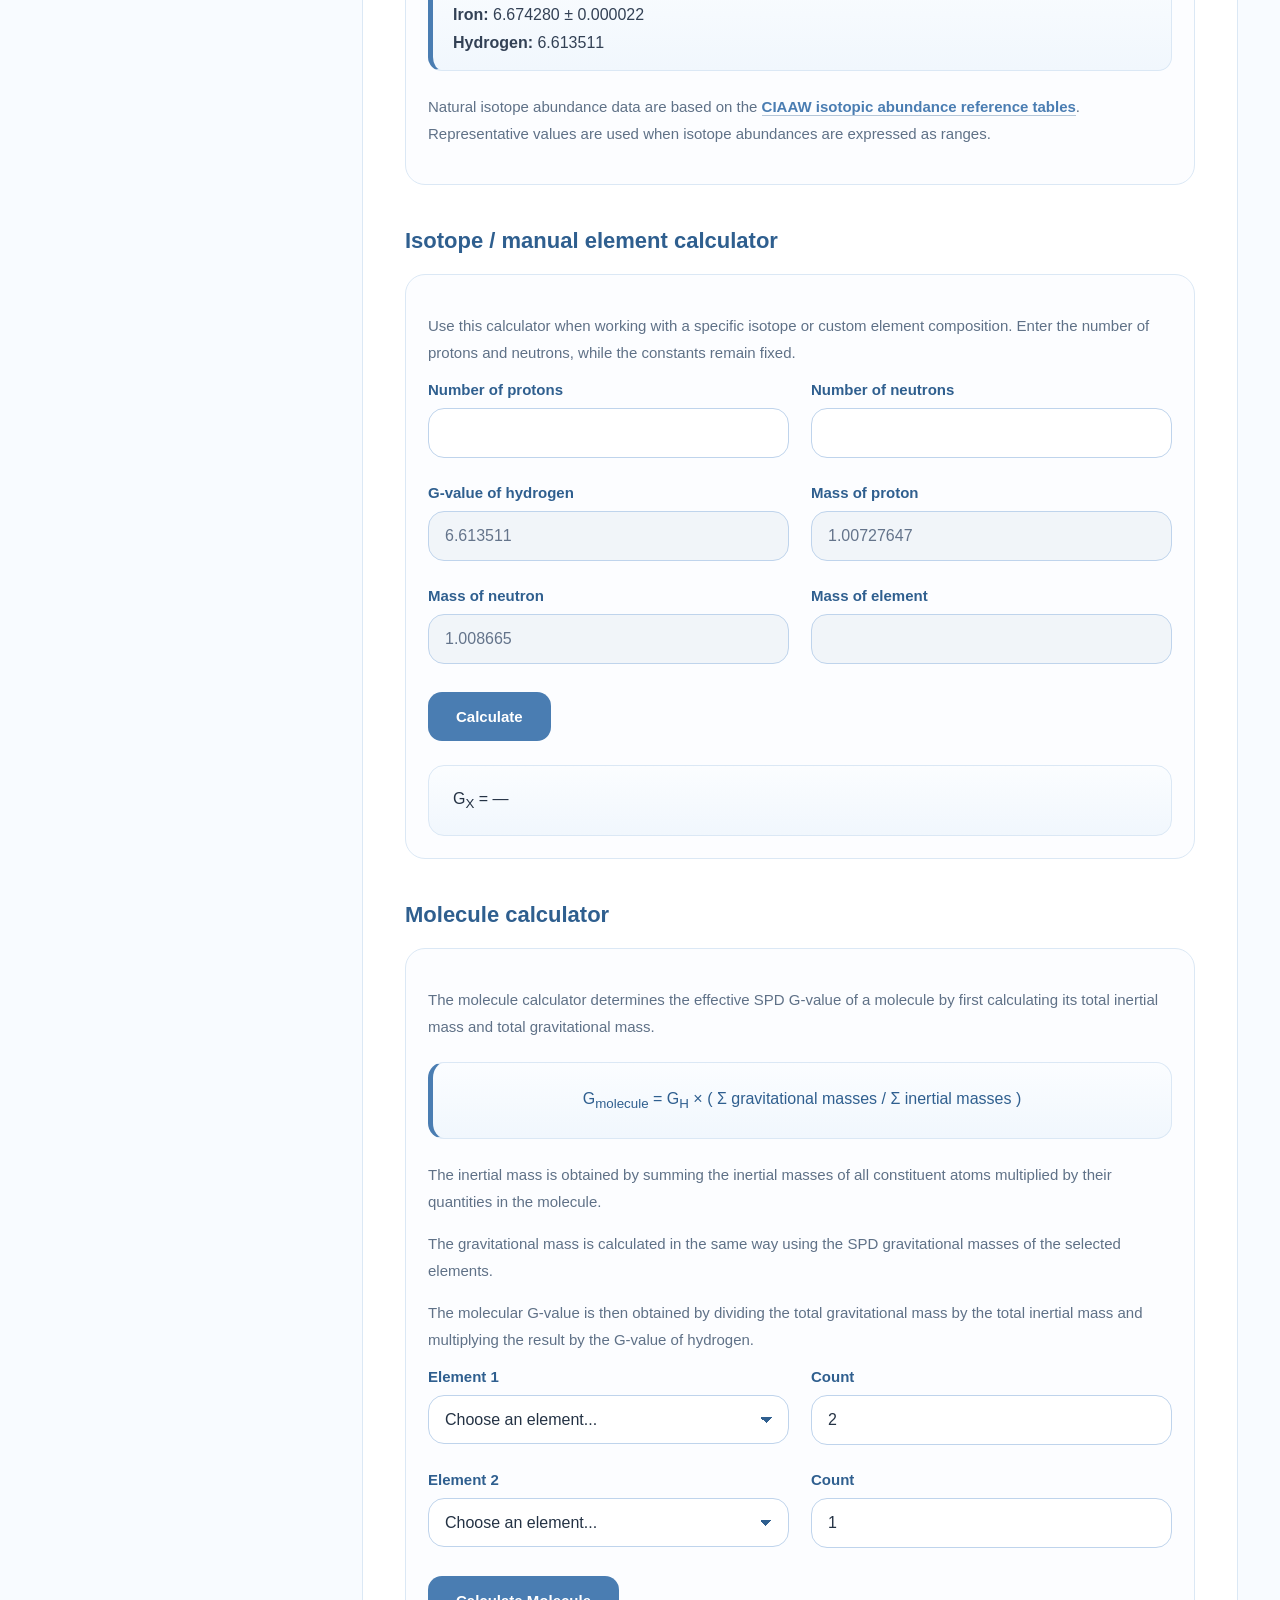
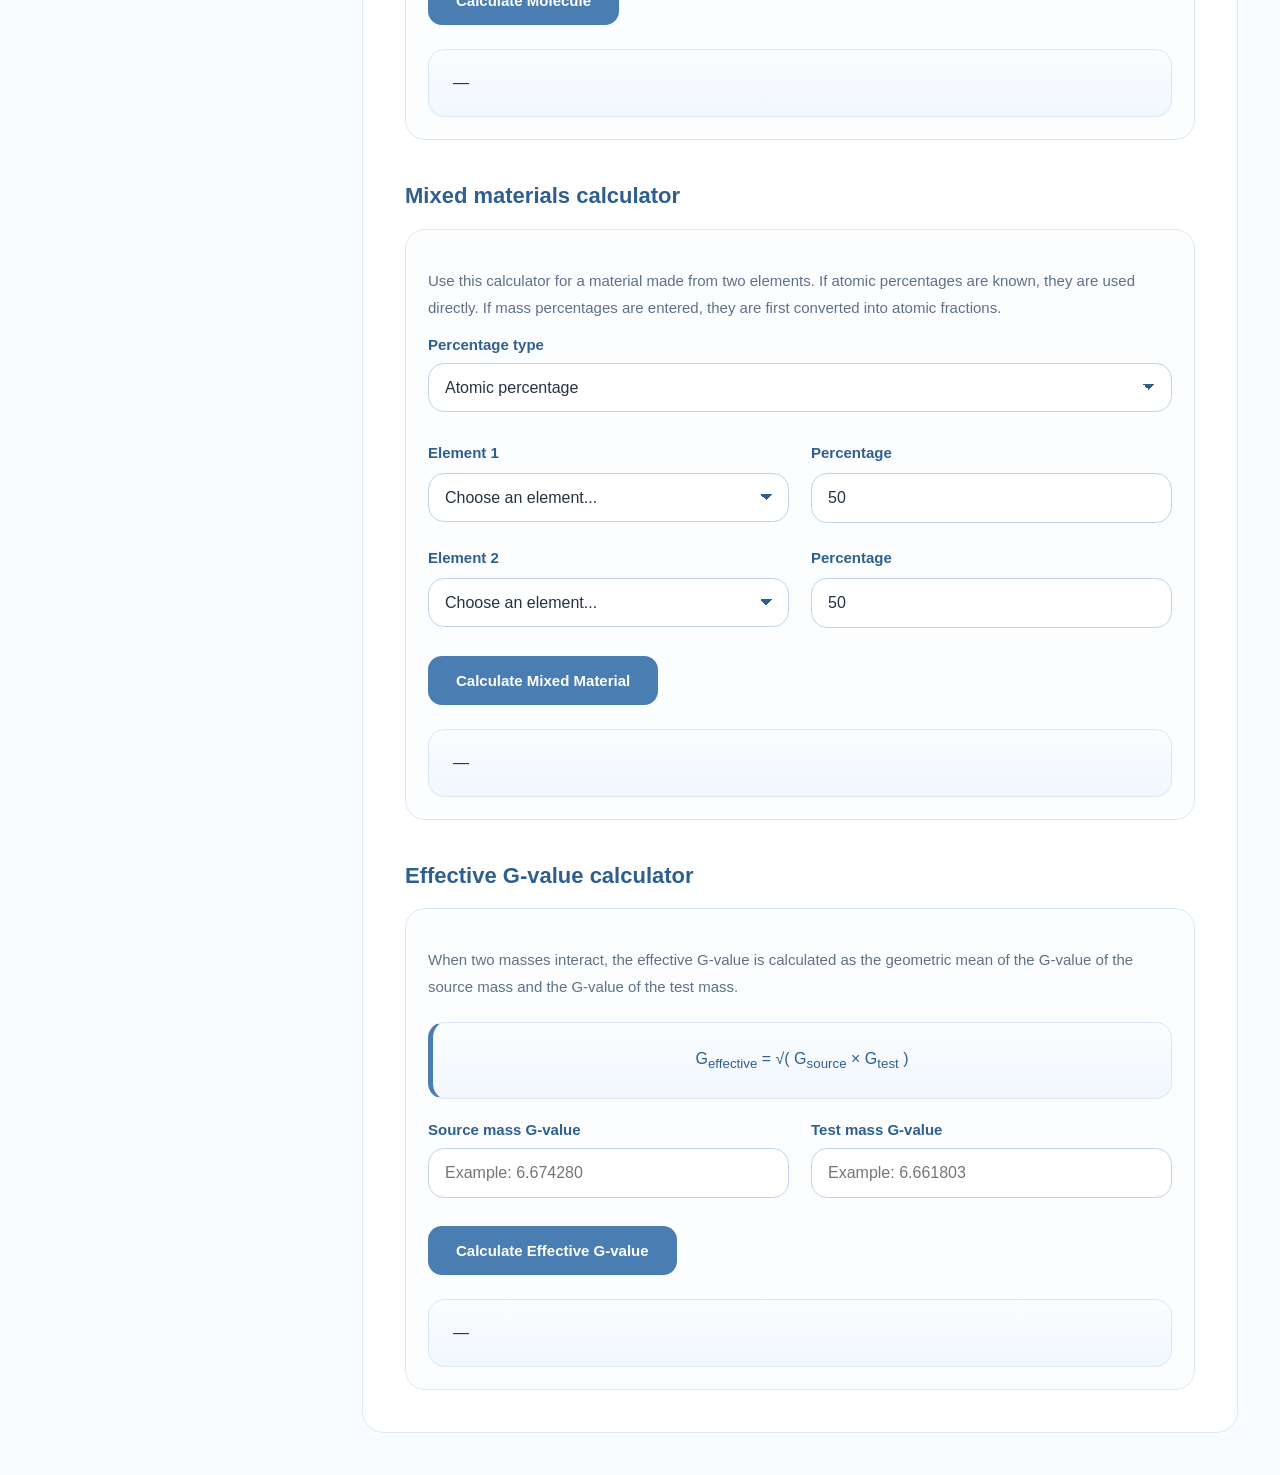
==== commit bee9e247: "restyling" ====
--- a/index.html
+++ b/index.html
@@ -88,6 +88,10 @@
       <section class="calculator-card">
 
         <!-- MAIN FORMULA -->
+         <h3 class="formula-section-title">
+            The main formula
+        </h3>
+
         <div class="formula-box">
           G<sub>X</sub>
           =
--- a/style.css
+++ b/style.css
@@ -1,728 +1,944 @@
 :root {
-  --sidebar-width: 300px;
-  --bg: #f5f6f8;
-  --border: #d8dce3;
-  --text: #1f2933;
-  --muted: #667085;
-  --accent: #2f5f8f;
-  --accent-light: #e8f0fa;
-}
-
-* { box-sizing: border-box; }
-:root {
-  --sidebar-width: 300px;
-
-  --bg: #f5f8fc;
-  --panel: #ffffff;
-
-  --border: #d7e6f7;
-  --border-strong: #cbdff3;
-
-  --text: #1f2933;
-  --muted: #64748b;
-
-  --accent: #2f5f8f;
-  --accent-dark: #244f78;
-  --accent-light: #eef5ff;
-
-  --heading: #1e3a5f;
-
-  --shadow-soft: 0 8px 22px rgba(30, 58, 95, 0.06);
-  --shadow-card: 0 12px 30px rgba(30, 58, 95, 0.08);
-}
+
+  --bg: #f8fbff;
+
+  --card: #ffffff;
+
+  --accent: #4a7db2;
+  --accent-dark: #2f5f8f;
+
+  --text: #243244;
+  --muted: #5f7187;
+
+  --border: #dbe8f5;
+
+  --soft-blue:
+    linear-gradient(
+      to bottom,
+      #fbfdff,
+      #f1f7fd
+    );
+
+  --radius: 18px;
+
+}
+
+/* GLOBAL */
 
 * {
   box-sizing: border-box;
 }
 
+html {
+  scroll-behavior: smooth;
+}
+
 body {
+
   margin: 0;
-  font-family: Arial, Helvetica, sans-serif;
+
   background: var(--bg);
+
   color: var(--text);
-}
-
-/* APP LAYOUT */
+
+  font-family:
+    Inter,
+    -apple-system,
+    BlinkMacSystemFont,
+    "Segoe UI",
+    Roboto,
+    Arial,
+    sans-serif;
+
+  -webkit-font-smoothing: antialiased;
+
+  text-rendering: optimizeLegibility;
+
+}
+
+/* LAYOUT */
 
 .app {
+
   display: flex;
+
   min-height: 100vh;
+
 }
 
 /* SIDEBAR */
 
 .sidebar {
-  width: var(--sidebar-width);
-  background: var(--panel);
-  border-right: 1px solid var(--border);
-  padding: 24px 18px;
+
+  width: 320px;
+
+  background: white;
+
+  border-right:
+    1px solid var(--border);
+
+  padding: 32px 24px;
+
+  position: sticky;
+
+  top: 0;
+
   height: 100vh;
+
   overflow-y: auto;
+
 }
 
 .sidebar h1 {
+
   margin-top: 0;
-  margin-bottom: 8px;
-  color: var(--heading);
-  font-size: 24px;
+
+  margin-bottom: 10px;
+
+  font-size: 30px;
+
+  color: var(--accent-dark);
+
 }
 
 .subtitle {
+
   color: var(--muted);
-  font-size: 14px;
-  line-height: 1.5;
-  margin-bottom: 24px;
-}
-
-/* SIDEBAR CATEGORIES */
+
+  line-height: 1.7;
+
+  font-size: 15px;
+
+  margin-bottom: 34px;
+
+}
+
+/* CATEGORY */
 
 .category {
-  margin-bottom: 12px;
-  border: 1px solid var(--border);
-  border-radius: 12px;
+
+  border:
+    1px solid var(--border);
+
+  border-radius: 16px;
+
+  margin-bottom: 18px;
+
   overflow: hidden;
-  background: #ffffff;
+
+  background: white;
+
 }
 
 .category-button {
+
   width: 100%;
+
+  background: white;
+
   border: none;
-  background: #ffffff;
-  padding: 14px 16px;
+
+  padding: 22px;
+
   display: flex;
+
   justify-content: space-between;
+
   align-items: center;
+
+  font-size: 18px;
+
+  font-weight: 700;
+
+  color: var(--accent-dark);
+
+  cursor: pointer;
+
+}
+
+.category-button span {
+
+  transition: transform 0.2s ease;
+
+}
+
+.category.open .category-button span {
+
+  transform: rotate(180deg);
+
+}
+
+/* FORMULA LIST */
+
+.formula-list {
+
+  display: none;
+
+  border-top:
+    1px solid var(--border);
+
+  background:
+    linear-gradient(
+      to bottom,
+      #fcfdff,
+      #f6f9ff
+    );
+
+}
+
+.category.open .formula-list {
+
+  display: block;
+
+}
+
+.formula-link {
+
+  width: 100%;
+
   text-align: left;
-  gap: 12px;
+
+  border: none;
+
+  background: transparent;
+
+  padding: 18px 22px;
+
+  font-size: 16px;
+
+  color: var(--text);
+
   cursor: pointer;
+
+  transition:
+    background 0.2s ease,
+    color 0.2s ease;
+
+}
+
+.formula-link:hover {
+
+  background: #eef5ff;
+
+  color: var(--accent-dark);
+
+}
+
+.formula-link.active {
+
+  background: #e7f0fb;
+
+  color: var(--accent);
+
+  font-weight: 700;
+
+}
+
+/* MAIN */
+
+.main {
+
+  flex: 1;
+
+  padding: 42px;
+
+}
+
+/* PAGE HEADER */
+
+.page-header {
+
+  margin-bottom: 38px;
+
+}
+
+.page-header h2 {
+
+  margin-top: 0;
+  margin-bottom: 18px;
+
+  font-size: 26px;
+  font-weight: 800;
+
+  line-height: 1.2;
+
+  color: var(--accent-dark);
+
+}
+
+/* DESCRIPTION BOX */
+
+.description-box {
+
+  background: white;
+
+  border:
+    1px solid var(--border);
+
+  border-left:
+    5px solid var(--accent);
+
+  border-radius: 18px;
+
+  padding: 28px 32px;
+
+  max-width: 1000px;
+
+}
+
+.description-box p {
+
+  margin-top: 0;
+
+  margin-bottom: 18px;
+
+  font-size: 16px;
+
+  line-height: 1.8;
+
+  color: var(--muted);
+
+}
+
+.description-box p:last-child {
+
+  margin-bottom: 0;
+
+}
+
+/* UNIT NOTE */
+
+.unit-note {
+
+  margin-top: 26px;
+  margin-bottom: 44px;
+
+  background: var(--soft-blue);
+
+  border:
+    1px solid var(--border);
+
+  border-left:
+    5px solid var(--accent);
+
+  border-radius: 16px;
+
+  padding: 20px 24px;
+
+  font-size: 15px;
+  font-weight: 600;
+
+  line-height: 1.6;
+
+  color: var(--accent-dark);
+
+}
+
+/* MAIN CARD */
+
+.calculator-card {
+
+  background: white;
+
+  border:
+    1px solid var(--border);
+
+  border-radius: 22px;
+
+  padding: 42px;
+
+}
+
+/* SECTION TITLES */
+
+.calculator-card h3 {
+
+  margin-top: 42px;
+  margin-bottom: 18px;
+
+  font-size: 22px;
+  font-weight: 700;
+
+  line-height: 1.3;
+
+  color: var(--accent-dark);
+
+}
+
+.calculator-card h3:first-of-type {
+
+  margin-top: 0;
+
+}
+
+/* BOX */
+
+.box {
+
+  border:
+    1px solid var(--border);
+
+  border-radius: 20px;
+
+  padding: 22px;
+
+  background: #fcfdff;
+
+}
+
+/* LABELS */
+
+label {
+
+  display: block;
+
+  margin-bottom: 10px;
+
   font-size: 15px;
   font-weight: 700;
-  color: var(--heading);
-}
-
-.category-button:hover {
-  background: var(--accent-light);
-}
-
-.category-button span {
-  flex-shrink: 0;
-}
-
-.formula-list {
-  display: none;
-  padding: 8px;
-  border-top: 1px solid var(--border);
-}
-
-.category.open .formula-list {
-  display: block;
-}
-
-.formula-link {
-  width: 100%;
-  border: none;
-  background: transparent;
-  text-align: left;
-  padding: 10px 12px;
-  margin-bottom: 4px;
-  border-radius: 8px;
-  cursor: pointer;
-  color: var(--text);
-  font-size: 14px;
-}
-
-.formula-link:hover,
-.formula-link.active {
-  background: var(--accent-light);
-  color: var(--accent);
-  font-weight: 700;
-}
-
-/* MAIN */
-
-.main {
-  flex: 1;
-  padding: 36px;
-}
-
-.page-header {
-  max-width: 1100px;
-  margin-bottom: 28px;
-}
-
-.page-header h2 {
-  margin: 0 0 12px;
-  font-size: 34px;
-  color: var(--heading);
-}
-
-/* DESCRIPTION */
-
-.description-box {
-  margin-top: 20px;
-  margin-bottom: 24px;
-  padding: 22px 24px;
-  background: linear-gradient(to bottom, #f8fbff, #eef5ff);
-  border: 1px solid var(--border);
-  border-left: 5px solid var(--accent);
-  border-radius: 12px;
-  line-height: 1.7;
-  color: #334155;
-}
-
-.description-box p {
-  margin-top: 0;
-  margin-bottom: 14px;
-  font-size: 15px;
-}
-
-.description-box p:last-child {
-  margin-bottom: 0;
-}
-
-/* UNIT NOTE */
-
-.unit-note {
-  margin-top: 14px;
-  padding: 14px 18px;
-  background: var(--accent-light);
-  border: 1px solid var(--border);
-  border-left: 5px solid var(--accent);
-  border-radius: 12px;
-  color: var(--heading);
-  font-weight: 600;
-  line-height: 1.5;
-}
-
-/* MAIN CARD */
-
-.calculator-card {
-  max-width: 1100px;
-  background: #ffffff;
-  border: 1px solid var(--border);
-  border-radius: 18px;
-  padding: 32px;
-  box-shadow: var(--shadow-card);
-}
-
-/* FORMULA */
-
-.formula-box {
-  background: linear-gradient(to bottom, #f8fbff, #eef5ff);
-  border: 1px solid var(--border);
-  border-radius: 14px;
-  padding: 22px;
-  margin-bottom: 20px;
-  text-align: center;
-  font-size: 24px;
-  color: var(--heading);
-  line-height: 1.5;
-}
-
-/* LEGEND */
-
-.legend-box {
-  background: #ffffff;
-  border: 1px solid var(--border);
-  border-radius: 14px;
-  padding: 22px 24px;
-  margin-bottom: 28px;
-  color: #475569;
-  font-size: 14px;
-  box-shadow: var(--shadow-soft);
-}
-
-.legend-box p {
-  margin: 6px 0;
-}
-
-/* SECTIONS */
-
-h3 {
-  margin-top: 38px;
-  margin-bottom: 14px;
-  color: var(--heading);
-  font-size: 21px;
-}
-
-h3:first-of-type {
-  margin-top: 24px;
-}
-
-/* CONTENT BOXES */
-
-.box,
-.note-box {
-  background: #ffffff;
-  border: 1px solid var(--border);
-  border-radius: 14px;
-  padding: 22px 24px;
-  margin-bottom: 28px;
-  box-shadow: var(--shadow-soft);
-}
-
-.note-box p {
-  color: #475569;
-  line-height: 1.6;
-}
-
-/* FORM GRID */
-
-.form-grid {
-  display: grid;
-  grid-template-columns: repeat(2, minmax(0, 1fr));
-  gap: 16px;
-}
-
-.mixed-grid {
-  margin-top: 24px;
-}
-
-/* FORM FIELDS */
-
-label {
-  display: block;
-  margin-bottom: 6px;
-  font-weight: 700;
-  color: #334155;
-  font-size: 14px;
-}
+
+  color: var(--accent-dark);
+
+}
+
+/* INPUTS */
 
 input,
 select {
+
   width: 100%;
-  padding: 12px 13px;
-  border: 1px solid var(--border-strong);
-  border-radius: 10px;
-  font-size: 15px;
-  background: #ffffff;
+
+  padding: 15px 16px;
+
+  border:
+    1px solid #bfd4ec;
+
+  border-radius: 16px;
+
+  font-size: 16px;
+
   color: var(--text);
+
+  background: white;
+
+  transition:
+    border-color 0.2s ease,
+    box-shadow 0.2s ease;
+
 }
 
 input:focus,
 select:focus {
+
   outline: none;
+
   border-color: var(--accent);
-  box-shadow: 0 0 0 3px rgba(47, 95, 143, 0.12);
-}
+
+  box-shadow:
+    0 0 0 4px rgba(47,95,143,0.12);
+
+}
+
+/* CUSTOM SELECT */
+
+select {
+
+  appearance: none;
+  -webkit-appearance: none;
+  -moz-appearance: none;
+
+  background-image:
+    linear-gradient(
+      45deg,
+      transparent 50%,
+      var(--accent-dark) 50%
+    ),
+    linear-gradient(
+      135deg,
+      var(--accent-dark) 50%,
+      transparent 50%
+    );
+
+  background-position:
+    calc(100% - 22px) 50%,
+    calc(100% - 16px) 50%;
+
+  background-size:
+    6px 6px,
+    6px 6px;
+
+  background-repeat: no-repeat;
+
+  padding-right: 48px;
+
+}
+
+/* DISABLED */
 
 input:disabled {
+
   background: #f1f5f9;
+
   color: #64748b;
-  cursor: not-allowed;
+
+}
+
+/* FORM GRID */
+
+.form-grid {
+
+  display: grid;
+
+  grid-template-columns:
+    repeat(
+      auto-fit,
+      minmax(240px, 1fr)
+    );
+
+  row-gap: 26px;
+  column-gap: 22px;
+
+}
+
+.form-grid > div,
+.mixed-grid > div {
+
+  display: flex;
+  flex-direction: column;
+
 }
 
 /* BUTTONS */
 
 .primary {
+
+  margin-top: 28px;
+
+  background: var(--accent);
+
+  color: white;
+
+  border: none;
+
+  padding: 16px 28px;
+
+  border-radius: 14px;
+
+  font-size: 15px;
+  font-weight: 700;
+
+  cursor: pointer;
+
+  transition:
+    background 0.2s ease,
+    transform 0.2s ease;
+
+}
+
+.primary:hover {
+
+  background: var(--accent-dark);
+
+  transform: translateY(-1px);
+
+}
+
+/* RESULT BOX */
+
+.result-box {
+
+  margin-top: 24px;
+
+  background: var(--soft-blue);
+
+  border:
+    1px solid var(--border);
+
+  border-radius: 16px;
+
+  padding: 24px;
+
+}
+
+/* LOOKUP RESULT */
+
+#lookup-result {
+
+  color: var(--accent-dark);
+
+}
+
+/* LOOKUP TITLE */
+
+#lookup-result h4 {
+
+  margin-top: 0;
+  margin-bottom: 16px;
+
+  font-size: 15px;
+  font-weight: 700;
+
+  color: var(--accent-dark);
+
+}
+
+/* LOOKUP ROWS */
+
+.lookup-row {
+
+  margin-bottom: 6px;
+
+  display: flex;
+
+  flex-wrap: wrap;
+
+  gap: 6px;
+
+}
+
+.lookup-label {
+
+  font-size: 11px;
+  font-weight: 700;
+
+  color: var(--accent-dark);
+
+}
+
+.lookup-value {
+
+  font-size: 11px;
+
+  font-family:
+    ui-monospace,
+    SFMono-Regular,
+    Menlo,
+    Monaco,
+    Consolas,
+    monospace;
+
+  color: #334155;
+
+}
+
+/* ISOTOPE TITLE */
+
+.lookup-isotopes-title {
+
+  margin-top: 18px;
+  margin-bottom: 10px;
+
+  font-size: 13px;
+  font-weight: 700;
+
+  color: var(--accent-dark);
+
+}
+
+/* ISOTOPE BOX */
+
+.isotope-list {
+
+  padding: 12px 14px;
+
+  background:
+    rgba(255,255,255,0.65);
+
+  border:
+    1px solid var(--border);
+
+  border-radius: 12px;
+
+}
+
+.isotope-list div {
+
+  margin-bottom: 5px;
+
+  font-size: 11px;
+
+  line-height: 1.45;
+
+  color: #334155;
+
+}
+
+.isotope-list div:last-child {
+
+  margin-bottom: 0;
+
+}
+
+/* FORMULAS */
+
+.formula-section-title {
+
+  margin-top: 0;
+  margin-bottom: 18px;
+
+  font-size: 24px;
+  font-weight: 700;
+
+  color: var(--accent-dark);
+
+}
+
+.formula-box {
+
+  background: var(--soft-blue);
+
+  border:
+    1px solid var(--border);
+
+  border-left:
+    5px solid var(--accent);
+
+  border-radius: 16px;
+
+  padding: 22px;
+
   margin-top: 22px;
-  border: none;
-  background: var(--accent);
-  color: #ffffff;
-  padding: 12px 20px;
-  border-radius: 10px;
-  cursor: pointer;
-  font-weight: 700;
-  box-shadow: 0 6px 14px rgba(47, 95, 143, 0.22);
-}
-
-.primary:hover {
-  background: var(--accent-dark);
-}
-
-/* RESULTS */
-
-.result-box {
-  margin-top: 20px;
-  padding: 18px 20px;
-  border-radius: 12px;
-  background: var(--accent-light);
-  border: 1px solid var(--border);
-  font-family: monospace;
-  line-height: 1.7;
-  color: var(--heading);
-}
-
-/* SMALL FORMULA */
-
-.small-formula {
-  font-size: 20px;
-  margin-top: 16px;
-}
-
-/* SECTION NOTES */
+  margin-bottom: 22px;
+
+  text-align: center;
+
+  font-size: 16px;
+
+  line-height: 1.8;
+
+  color: var(--accent-dark);
+
+  overflow-wrap: break-word;
+
+}
+
+/* LEGEND */
+
+.legend-box {
+
+  background: #f8fbff;
+
+  border:
+    1px solid var(--border);
+
+  border-radius: 16px;
+
+  padding: 22px;
+
+  margin-top: 22px;
+  margin-bottom: 42px;
+
+}
+
+.legend-box p {
+
+  margin-top: 0;
+  margin-bottom: 10px;
+
+  font-size: 14px;
+
+  color: var(--muted);
+
+}
+
+.legend-box p:last-child {
+
+  margin-bottom: 0;
+
+}
+
+/* NOTES */
 
 .section-note,
 .lookup-methodology p {
-  color: #475569;
+
+  font-size: 15px;
+
   line-height: 1.8;
-  font-size: 15px;
-  margin-bottom: 18px;
-  max-width: 850px;
+
+  color: var(--muted);
+
 }
 
 /* LOOKUP METHODOLOGY */
 
 .lookup-methodology {
-  margin-top: 32px;
+
+  margin-top: 34px;
+
   padding-top: 28px;
-  border-top: 1px solid #dbe7f5;
+
+  border-top:
+    1px solid var(--border);
+
 }
 
 .lookup-methodology h4 {
+
   margin-top: 0;
-  margin-bottom: 18px;
+  margin-bottom: 20px;
+
   font-size: 24px;
-  color: #1e3a5f;
-}
-
-/* LOOKUP RESULT CARD */
-
-#lookup-result {
+
+  color: var(--accent-dark);
+
+}
+
+/* REFERENCES */
+
+.reference-values {
+
   margin-top: 22px;
-
-  background: linear-gradient(
-    to bottom,
-    #f7fbff,
-    #edf5ff
-  );
-
-  border: 1px solid #d7e6f7;
-
-  color: #1e3a5f;
-
-  padding: 22px 24px;
+  margin-bottom: 22px;
+
+  padding: 18px 20px;
+
+  background: var(--soft-blue);
+
+  border:
+    1px solid var(--border);
+
+  border-left:
+    5px solid var(--accent);
 
   border-radius: 14px;
-}
-
-/* ELEMENT NAME */
-
-#lookup-result h4 {
-  margin-top: 0;
-  margin-bottom: 18px;
-
-  font-size: 17px;
-  font-weight: 700;
-
-  color: #1e3a5f;
-}
-
-/* VALUE ROWS */
-
-.lookup-row {
-  margin-bottom: 8px;
-
-  display: flex;
-  align-items: baseline;
-  gap: 8px;
-  flex-wrap: wrap;
-}
-
-.lookup-label {
-  font-size: 13px;
-  font-weight: 700;
-
-  color: #1e3a5f;
-}
-
-.lookup-value {
-  font-size: 13px;
-
-  font-family: monospace;
+
+}
+
+.reference-values div {
+
+  margin-bottom: 10px;
 
   color: #334155;
-}
-
-/* ISOTOPE SECTION TITLE */
-
-.lookup-isotopes-title {
-  margin-top: 18px;
-  margin-bottom: 10px;
-
-  font-size: 15px;
-  font-weight: 700;
-
-  color: #1e3a5f;
-}
-
-/* ISOTOPE BOX */
-
-.isotope-list {
-  padding: 12px 14px;
-
-  background: rgba(255,255,255,0.65);
-
-  border: 1px solid #dbe7f5;
-
-  border-radius: 10px;
-}
-
-/* ISOTOPE ROWS */
-
-.isotope-list div {
-  margin-bottom: 6px;
-
-  font-size: 12px;
-  line-height: 1.4;
-
-  color: #334155;
-}
-
-.isotope-list div:last-child {
+
+}
+
+.reference-values div:last-child {
+
   margin-bottom: 0;
-}
-
-.isotope-list strong {
-  font-size: 12px;
-}
-
-/* ELEMENT NAME */
-
-#lookup-result h4 {
-  margin-top: 0;
-  margin-bottom: 18px;
-
-  font-size: 20px;
-  font-weight: 700;
-
-  color: #1e3a5f;
-}
-
-/* VALUE ROWS */
-
-.lookup-row {
-  margin-bottom: 10px;
-
-  display: flex;
-  gap: 10px;
-  flex-wrap: wrap;
-}
-
-.lookup-label {
-  font-weight: 700;
-  color: #1e3a5f;
-}
-
-.lookup-value {
-  font-family: monospace;
-  color: #334155;
-}
-
-/* ISOTOPE SECTION */
-
-.lookup-isotopes-title {
-  margin-top: 24px;
-  margin-bottom: 14px;
-
-  font-size: 18px;
-  font-weight: 700;
-
-  color: #1e3a5f;
-}
-
-.isotope-list {
-  padding: 16px 18px;
-
-  background: rgba(255,255,255,0.6);
-
-  border: 1px solid #dbe7f5;
-
-  border-radius: 10px;
-}
-
-.isotope-list div {
-  margin-bottom: 8px;
-
-  font-size: 14px;
-  line-height: 1.5;
-}
-
-.isotope-list div:last-child {
-  margin-bottom: 0;
-}
-
-/* REFERENCE VALUES */
-
-.reference-values {
-  margin: 22px 0;
-  padding: 18px 22px;
-  background: linear-gradient(
-    to bottom,
-    #f8fbff,
-    #eef5ff
-  );
-
-  border: 1px solid #d7e6f7;
-  border-left: 5px solid var(--accent);
-
-  border-radius: 12px;
-}
-
-.reference-values div {
-  margin-bottom: 10px;
-  color: #334155;
-}
-
-.reference-values div:last-child {
-  margin-bottom: 0;
-}
-
-/* SMALL FORMULAS */
-
-.small-formula {
-  font-size: 16px;
-  line-height: 1.6;
-
-  margin-top: 18px;
-  margin-bottom: 18px;
-
-  font-size: 22px;
-  line-height: 1.7;
-
-  background: linear-gradient(
-    to bottom,
-    #f8fbff,
-    #eef5ff
-  );
-
-  border-left: 5px solid var(--accent);
-}
-
-/* LOOKUP RESULT */
-
-#lookup-result {
-  margin-top: 26px;
-
-  background: linear-gradient(
-    to bottom,
-    #f7fbff,
-    #edf5ff
-  );
-
-  border: 1px solid #d7e6f7;
-
-  color: #1e3a5f;
-
-  font-size: 17px;
-  line-height: 1.9;
-}
-
-/* LOOKUP RESULT HEADINGS */
-
-#lookup-result strong {
-  color: #1e3a5f;
-  font-size: 18px;
-}
-
-/* ISOTOPE LIST */
-
-.isotope-list {
-  margin-top: 12px;
-
-  padding: 16px 18px;
-
-  background: rgba(255,255,255,0.5);
-
-  border-radius: 10px;
-
-  border: 1px solid #dbe7f5;
-}
-
-.isotope-list div {
-  margin-bottom: 10px;
-}
-
-.isotope-list div:last-child {
-  margin-bottom: 0;
-}
-
-/* FORMULA EMPHASIS */
-
-.formula-box {
-  background: linear-gradient(
-    to bottom,
-    #f8fbff,
-    #eef5ff
-  );
-
-  border: 1px solid #d7e6f7;
-  border-left: 5px solid var(--accent);
-
-  border-radius: 12px;
-
-  padding: 18px 22px;
-
-  margin-top: 20px;
-  margin-bottom: 20px;
-
-  text-align: center;
-
-  font-size: 16px;
-  line-height: 1.8;
-
-  color: #1e3a5f;
-
-  overflow-wrap: break-word;
-  word-break: normal;
-}
-
-/* LINK */
-.note-box a,
+
+}
+
+/* LINKS */
+
 .lookup-methodology a,
-.section-note a {
+.section-note a,
+.description-box a {
+
   color: var(--accent);
 
   text-decoration: none;
 
   font-weight: 600;
 
-  border-bottom: 1px solid rgba(59, 130, 246, 0.35);
+  border-bottom:
+    1px solid rgba(47,95,143,0.35);
 
   transition:
     color 0.2s ease,
     border-color 0.2s ease;
-}
-
-.note-box a:hover,
+
+}
+
 .lookup-methodology a:hover,
-.section-note a:hover {
-  color: #1d4ed8;
-
-  border-bottom-color: #1d4ed8;
-}
-
-/* MOBILE */
-
-@media (max-width: 800px) {
+.section-note a:hover,
+.description-box a:hover {
+
+  color: var(--accent-dark);
+
+  border-bottom-color:
+    var(--accent-dark);
+
+}
+
+/* MIXED MATERIALS LAYOUT */
+
+.mixed-grid {
+
+  margin-top: 26px;
+
+}
+
+/* MIXED MATERIAL LABELS */
+
+.mixed-grid label {
+
+  margin-bottom: 12px;
+
+}
+
+/* PERCENTAGE TYPE SPACING */
+
+#percentage-type {
+
+  margin-bottom: 6px;
+
+}
+
+/* RESPONSIVE */
+
+@media (max-width: 1000px) {
+
   .app {
+
     flex-direction: column;
+
   }
 
   .sidebar {
+
     width: 100%;
+
     height: auto;
+
+    position: relative;
+
     border-right: none;
-    border-bottom: 1px solid var(--border);
+
+    border-bottom:
+      1px solid var(--border);
+
   }
 
   .main {
-    padding: 24px 16px;
+
+    padding: 24px;
+
   }
 
   .calculator-card {
-    padding: 22px;
+
+    padding: 24px;
+
   }
 
-  .form-grid {
-    grid-template-columns: 1fr;
+}
+
+@media (max-width: 640px) {
+
+  .page-header h2 {
+
+    font-size: 32px;
+
   }
 
-  .page-header h2 {
-    font-size: 28px;
+  .calculator-card h3 {
+
+    font-size: 20px;
+
   }
 
+  .description-box,
+  .box {
+
+    padding: 24px;
+
+  }
+
   .formula-box {
-    font-size: 20px;
+
+    font-size: 14px;
+
   }
+
 }
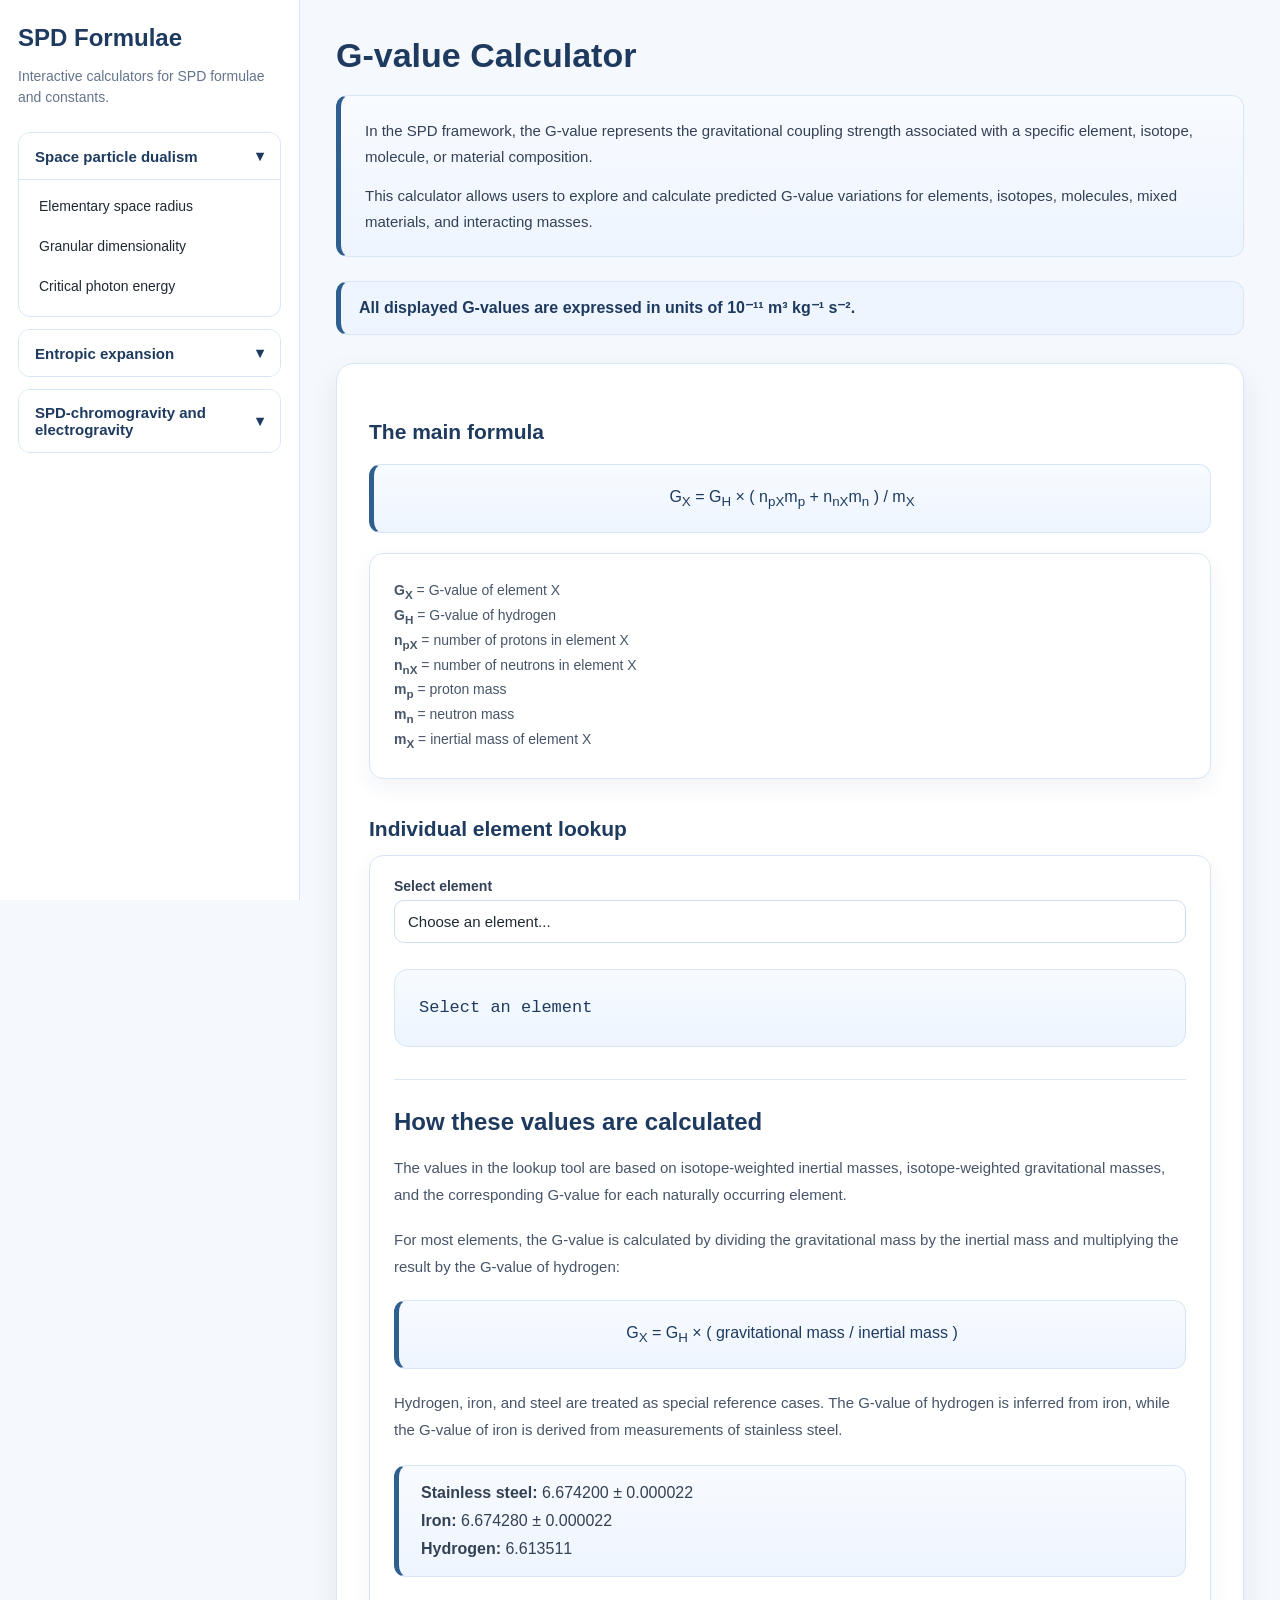
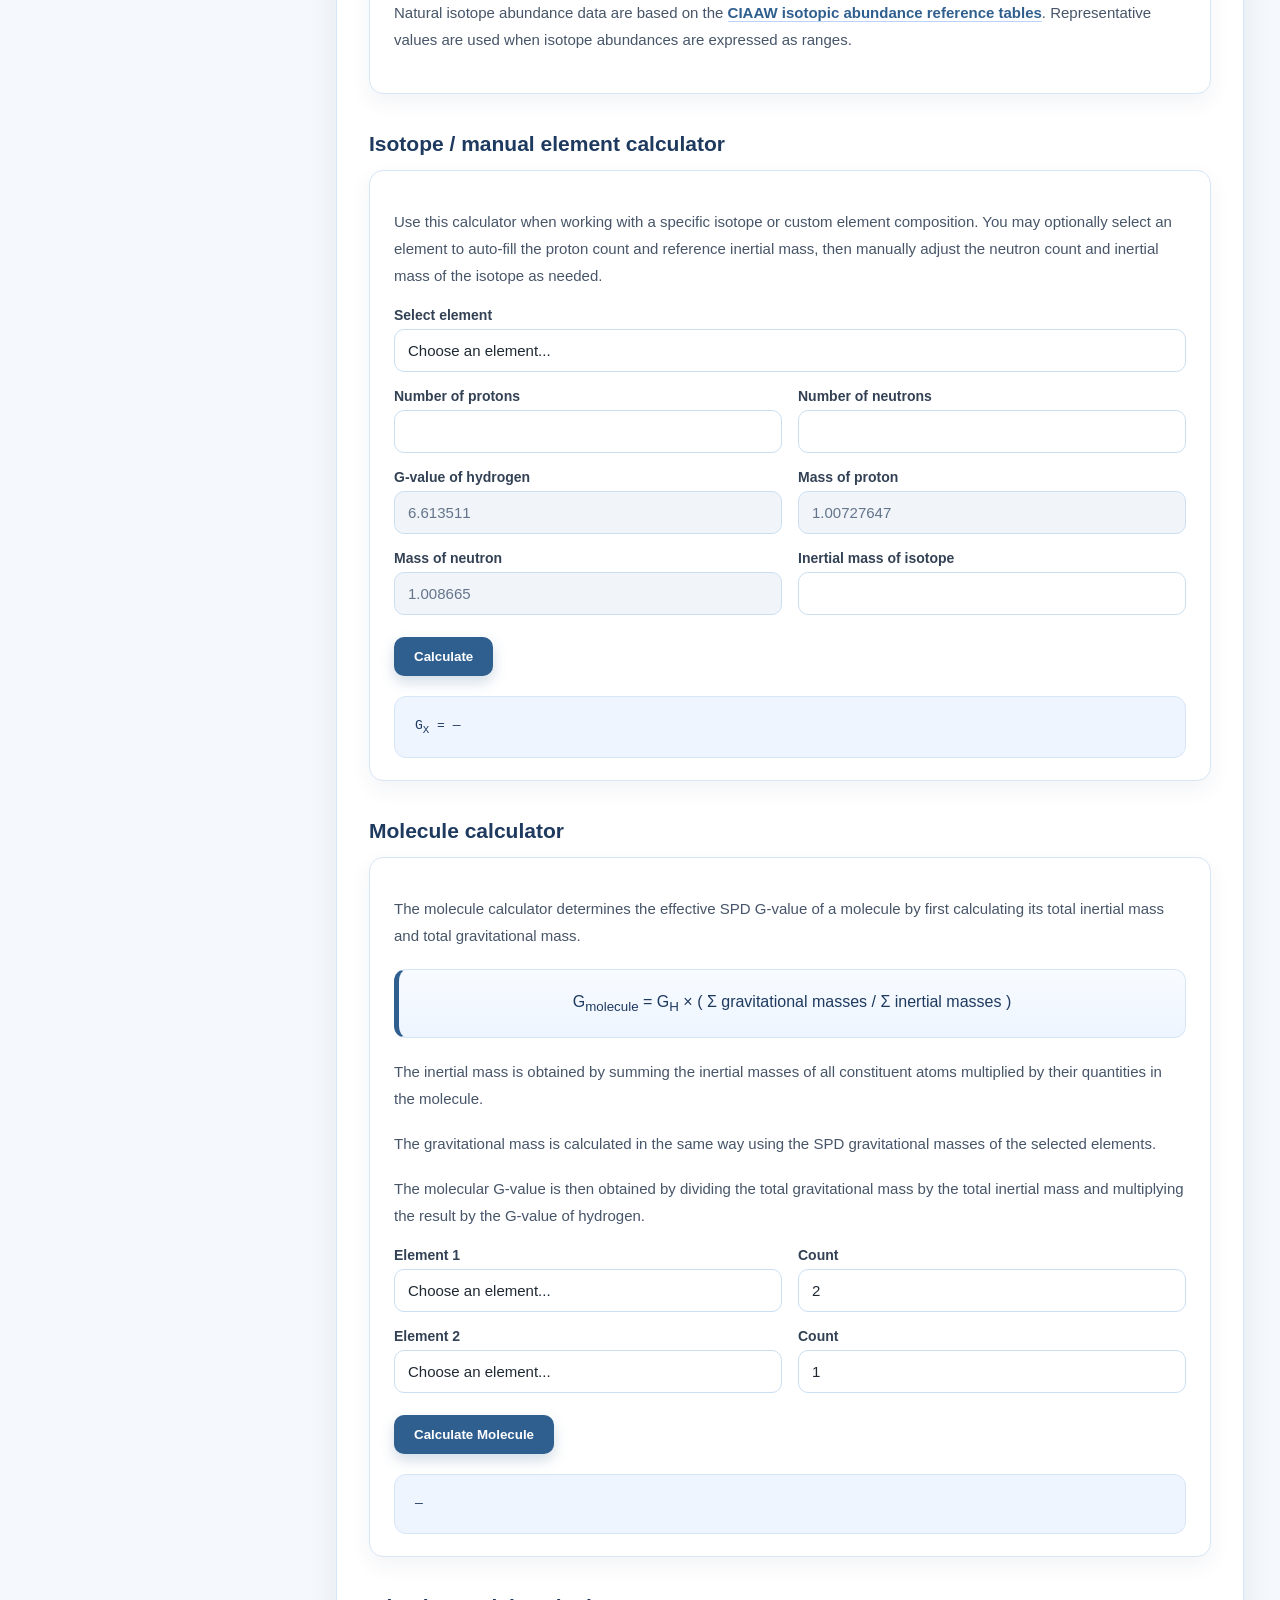
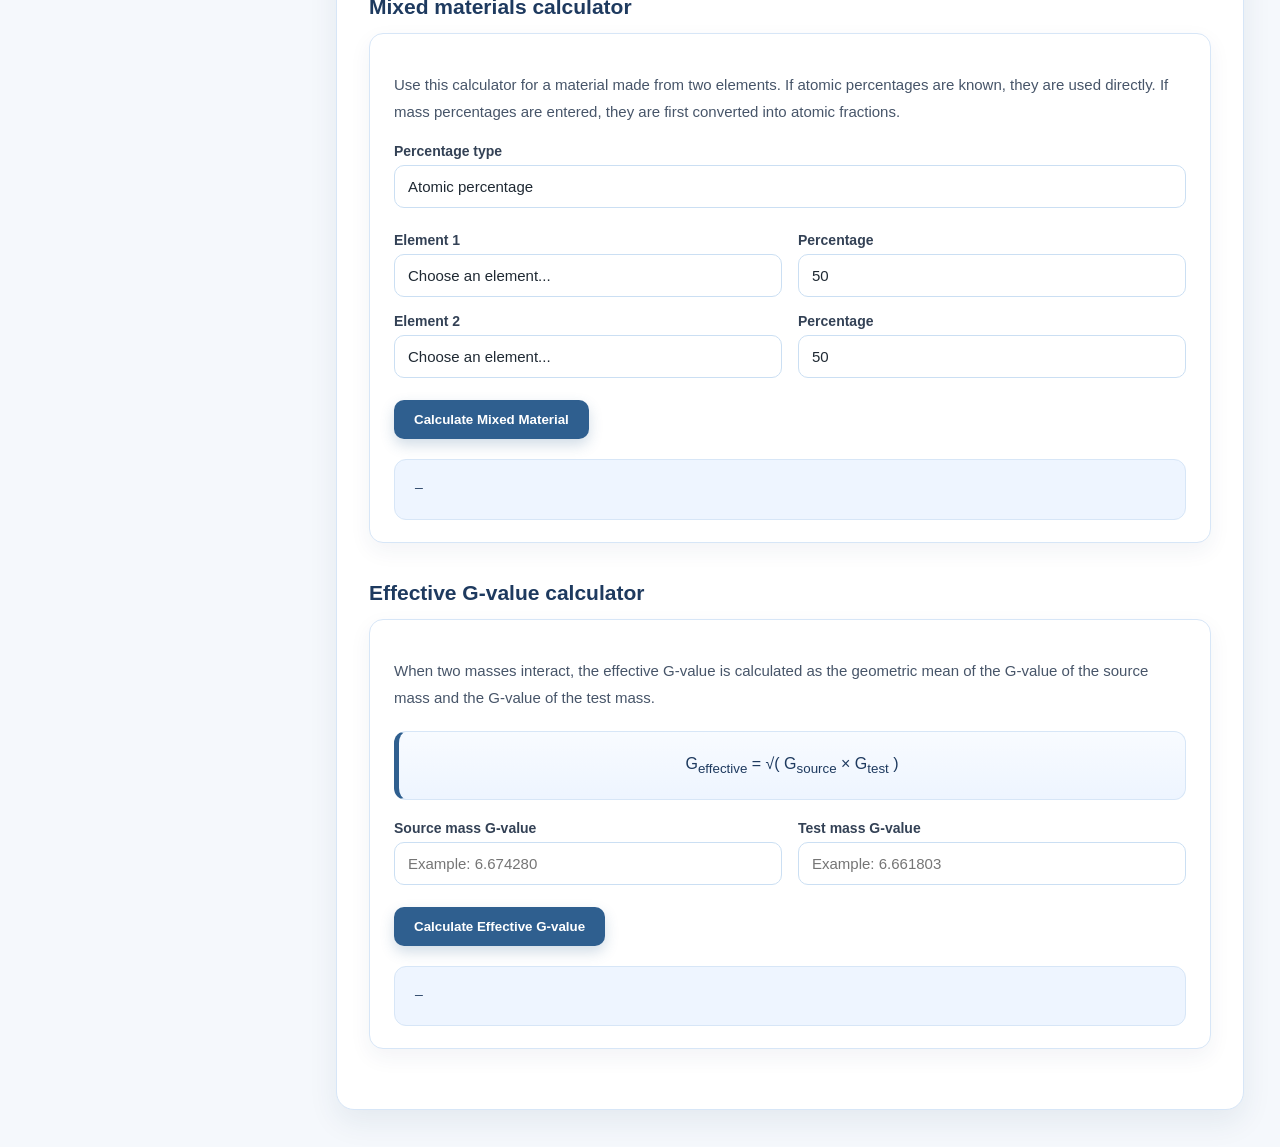
==== commit 021ebdb8: "fixed isotope calculator" ====
--- a/index.html
+++ b/index.html
@@ -252,11 +252,20 @@
         <div class="box">
           <p class="section-note">
             Use this calculator when working with a specific isotope or
-            custom element composition. Enter the number of protons and
-            neutrons, while the constants remain fixed.
+            custom element composition. You may optionally select an
+            element to auto-fill the proton count and reference inertial
+            mass, then manually adjust the neutron count and inertial
+            mass of the isotope as needed.
           </p>
 
           <div class="form-grid">
+            <div class="manual-element-full">
+              <label for="manual-element-select">Select element</label>
+              <select id="manual-element-select">
+                <option value="">Choose an element...</option>
+              </select>
+            </div>
+
             <div>
               <label for="protons">
                 Number of protons
@@ -298,11 +307,8 @@
             </div>
 
             <div>
-              <label for="mass">
-                Mass of element
-              </label>
-
-              <input id="mass" disabled />
+              <label for="mass">Inertial mass of isotope</label>
+              <input id="mass" type="number" step="any" />
             </div>
           </div>
 
--- a/style.css
+++ b/style.css
@@ -1,463 +1,57 @@
 :root {
-
-  --bg: #f8fbff;
-
-  --card: #ffffff;
-
-  --accent: #4a7db2;
-  --accent-dark: #2f5f8f;
-
-  --text: #243244;
-  --muted: #5f7187;
-
-  --border: #dbe8f5;
-
-  --soft-blue:
-    linear-gradient(
-      to bottom,
-      #fbfdff,
-      #f1f7fd
-    );
-
-  --radius: 18px;
-
-}
-
-/* GLOBAL */
+  --sidebar-width: 300px;
+  --bg: #f5f6f8;
+  --border: #d8dce3;
+  --text: #1f2933;
+  --muted: #667085;
+  --accent: #2f5f8f;
+  --accent-light: #e8f0fa;
+}
+
+* { box-sizing: border-box; }
+:root {
+  --sidebar-width: 300px;
+
+  --bg: #f5f8fc;
+  --panel: #ffffff;
+
+  --border: #d7e6f7;
+  --border-strong: #cbdff3;
+
+  --text: #1f2933;
+  --muted: #64748b;
+
+  --accent: #2f5f8f;
+  --accent-dark: #244f78;
+  --accent-light: #eef5ff;
+
+  --heading: #1e3a5f;
+
+  --shadow-soft: 0 8px 22px rgba(30, 58, 95, 0.06);
+  --shadow-card: 0 12px 30px rgba(30, 58, 95, 0.08);
+}
 
 * {
   box-sizing: border-box;
 }
 
-html {
-  scroll-behavior: smooth;
-}
-
 body {
-
   margin: 0;
-
+  font-family: Arial, Helvetica, sans-serif;
   background: var(--bg);
-
   color: var(--text);
-
-  font-family:
-    Inter,
-    -apple-system,
-    BlinkMacSystemFont,
-    "Segoe UI",
-    Roboto,
-    Arial,
-    sans-serif;
-
-  -webkit-font-smoothing: antialiased;
-
-  text-rendering: optimizeLegibility;
-
-}
-
-/* LAYOUT */
-
-.app {
-
-  display: flex;
-
-  min-height: 100vh;
-
-}
-
-/* SIDEBAR */
-
-.sidebar {
-
-  width: 320px;
-
-  background: white;
-
-  border-right:
-    1px solid var(--border);
-
-  padding: 32px 24px;
-
-  position: sticky;
-
-  top: 0;
-
-  height: 100vh;
-
-  overflow-y: auto;
-
-}
-
-.sidebar h1 {
-
-  margin-top: 0;
-
-  margin-bottom: 10px;
-
-  font-size: 30px;
-
-  color: var(--accent-dark);
-
-}
-
-.subtitle {
-
-  color: var(--muted);
-
-  line-height: 1.7;
-
-  font-size: 15px;
-
-  margin-bottom: 34px;
-
-}
-
-/* CATEGORY */
-
-.category {
-
-  border:
-    1px solid var(--border);
-
-  border-radius: 16px;
-
-  margin-bottom: 18px;
-
-  overflow: hidden;
-
-  background: white;
-
-}
-
-.category-button {
-
-  width: 100%;
-
-  background: white;
-
-  border: none;
-
-  padding: 22px;
-
-  display: flex;
-
-  justify-content: space-between;
-
-  align-items: center;
-
-  font-size: 18px;
-
-  font-weight: 700;
-
-  color: var(--accent-dark);
-
-  cursor: pointer;
-
-}
-
-.category-button span {
-
-  transition: transform 0.2s ease;
-
-}
-
-.category.open .category-button span {
-
-  transform: rotate(180deg);
-
-}
-
-/* FORMULA LIST */
-
-.formula-list {
-
-  display: none;
-
-  border-top:
-    1px solid var(--border);
-
-  background:
-    linear-gradient(
-      to bottom,
-      #fcfdff,
-      #f6f9ff
-    );
-
-}
-
-.category.open .formula-list {
-
-  display: block;
-
-}
-
-.formula-link {
-
-  width: 100%;
-
-  text-align: left;
-
-  border: none;
-
-  background: transparent;
-
-  padding: 18px 22px;
-
-  font-size: 16px;
-
-  color: var(--text);
-
-  cursor: pointer;
-
-  transition:
-    background 0.2s ease,
-    color 0.2s ease;
-
-}
-
-.formula-link:hover {
-
-  background: #eef5ff;
-
-  color: var(--accent-dark);
-
-}
-
-.formula-link.active {
-
-  background: #e7f0fb;
-
-  color: var(--accent);
-
-  font-weight: 700;
-
-}
-
-/* MAIN */
-
-.main {
-
-  flex: 1;
-
-  padding: 42px;
-
-}
-
-/* PAGE HEADER */
-
-.page-header {
-
-  margin-bottom: 38px;
-
-}
-
-.page-header h2 {
-
-  margin-top: 0;
-  margin-bottom: 18px;
-
-  font-size: 26px;
-  font-weight: 800;
-
-  line-height: 1.2;
-
-  color: var(--accent-dark);
-
-}
-
-/* DESCRIPTION BOX */
-
-.description-box {
-
-  background: white;
-
-  border:
-    1px solid var(--border);
-
-  border-left:
-    5px solid var(--accent);
-
-  border-radius: 18px;
-
-  padding: 28px 32px;
-
-  max-width: 1000px;
-
-}
-
-.description-box p {
-
-  margin-top: 0;
-
-  margin-bottom: 18px;
-
-  font-size: 16px;
-
-  line-height: 1.8;
-
-  color: var(--muted);
-
-}
-
-.description-box p:last-child {
-
-  margin-bottom: 0;
-
-}
-
-/* UNIT NOTE */
-
-.unit-note {
-
-  margin-top: 26px;
-  margin-bottom: 44px;
-
-  background: var(--soft-blue);
-
-  border:
-    1px solid var(--border);
-
-  border-left:
-    5px solid var(--accent);
-
-  border-radius: 16px;
-
-  padding: 20px 24px;
-
-  font-size: 15px;
-  font-weight: 600;
-
-  line-height: 1.6;
-
-  color: var(--accent-dark);
-
-}
-
-/* MAIN CARD */
-
-.calculator-card {
-
-  background: white;
-
-  border:
-    1px solid var(--border);
-
-  border-radius: 22px;
-
-  padding: 42px;
-
-}
-
-/* SECTION TITLES */
-
-.calculator-card h3 {
-
-  margin-top: 42px;
-  margin-bottom: 18px;
-
-  font-size: 22px;
-  font-weight: 700;
-
-  line-height: 1.3;
-
-  color: var(--accent-dark);
-
-}
-
-.calculator-card h3:first-of-type {
-
-  margin-top: 0;
-
-}
-
-/* BOX */
-
-.box {
-
-  border:
-    1px solid var(--border);
-
-  border-radius: 20px;
-
-  padding: 22px;
-
-  background: #fcfdff;
-
-}
-
-/* LABELS */
-
-label {
-
-  display: block;
-
-  margin-bottom: 10px;
-
-  font-size: 15px;
-  font-weight: 700;
-
-  color: var(--accent-dark);
-
-}
-
-/* INPUTS */
-
-input,
+}
+
 select {
-
-  width: 100%;
-
-  padding: 15px 16px;
-
-  border:
-    1px solid #bfd4ec;
-
-  border-radius: 16px;
-
-  font-size: 16px;
-
-  color: var(--text);
-
-  background: white;
-
-  transition:
-    border-color 0.2s ease,
-    box-shadow 0.2s ease;
-
-}
-
-input:focus,
-select:focus {
-
-  outline: none;
-
-  border-color: var(--accent);
-
-  box-shadow:
-    0 0 0 4px rgba(47,95,143,0.12);
-
-}
-
-/* CUSTOM SELECT */
-
-select {
-
   appearance: none;
   -webkit-appearance: none;
   -moz-appearance: none;
 
+  background-color: #ffffff;
+
   background-image:
-    linear-gradient(
-      45deg,
-      transparent 50%,
-      var(--accent-dark) 50%
-    ),
-    linear-gradient(
-      135deg,
-      var(--accent-dark) 50%,
-      transparent 50%
-    );
+    linear-gradient(45deg, transparent 50%, #1e3a5f 50%),
+    linear-gradient(135deg, #1e3a5f 50%, transparent 50%);
 
   background-position:
     calc(100% - 22px) 50%,
@@ -470,475 +64,693 @@
   background-repeat: no-repeat;
 
   padding-right: 48px;
-
-}
-
-/* DISABLED */
+}
+
+/* APP LAYOUT */
+
+.app {
+  display: flex;
+  min-height: 100vh;
+}
+
+/* SIDEBAR */
+
+.sidebar {
+  width: var(--sidebar-width);
+  background: var(--panel);
+  border-right: 1px solid var(--border);
+  padding: 24px 18px;
+  height: 100vh;
+  overflow-y: auto;
+}
+
+.sidebar h1 {
+  margin-top: 0;
+  margin-bottom: 8px;
+  color: var(--heading);
+  font-size: 24px;
+}
+
+.subtitle {
+  color: var(--muted);
+  font-size: 14px;
+  line-height: 1.5;
+  margin-bottom: 24px;
+}
+
+/* SIDEBAR CATEGORIES */
+
+.category {
+  margin-bottom: 12px;
+  border: 1px solid var(--border);
+  border-radius: 12px;
+  overflow: hidden;
+  background: #ffffff;
+}
+
+.category-button {
+  width: 100%;
+  border: none;
+  background: #ffffff;
+  padding: 14px 16px;
+  display: flex;
+  justify-content: space-between;
+  align-items: center;
+  text-align: left;
+  gap: 12px;
+  cursor: pointer;
+  font-size: 15px;
+  font-weight: 700;
+  color: var(--heading);
+}
+
+.category-button:hover {
+  background: var(--accent-light);
+}
+
+.category-button span {
+  flex-shrink: 0;
+}
+
+.formula-list {
+  display: none;
+  padding: 8px;
+  border-top: 1px solid var(--border);
+}
+
+.category.open .formula-list {
+  display: block;
+}
+
+.formula-link {
+  width: 100%;
+  border: none;
+  background: transparent;
+  text-align: left;
+  padding: 10px 12px;
+  margin-bottom: 4px;
+  border-radius: 8px;
+  cursor: pointer;
+  color: var(--text);
+  font-size: 14px;
+}
+
+.formula-link:hover,
+.formula-link.active {
+  background: var(--accent-light);
+  color: var(--accent);
+  font-weight: 700;
+}
+
+/* MAIN */
+
+.main {
+  flex: 1;
+  padding: 36px;
+}
+
+.page-header {
+  max-width: 1100px;
+  margin-bottom: 28px;
+}
+
+.page-header h2 {
+  margin: 0 0 12px;
+  font-size: 34px;
+  color: var(--heading);
+}
+
+/* DESCRIPTION */
+
+.description-box {
+  margin-top: 20px;
+  margin-bottom: 24px;
+  padding: 22px 24px;
+  background: linear-gradient(to bottom, #f8fbff, #eef5ff);
+  border: 1px solid var(--border);
+  border-left: 5px solid var(--accent);
+  border-radius: 12px;
+  line-height: 1.7;
+  color: #334155;
+}
+
+.description-box p {
+  margin-top: 0;
+  margin-bottom: 14px;
+  font-size: 15px;
+}
+
+.description-box p:last-child {
+  margin-bottom: 0;
+}
+
+/* UNIT NOTE */
+
+.unit-note {
+  margin-top: 14px;
+  padding: 14px 18px;
+  background: var(--accent-light);
+  border: 1px solid var(--border);
+  border-left: 5px solid var(--accent);
+  border-radius: 12px;
+  color: var(--heading);
+  font-weight: 600;
+  line-height: 1.5;
+}
+
+/* MAIN CARD */
+
+.calculator-card {
+  max-width: 1100px;
+  background: #ffffff;
+  border: 1px solid var(--border);
+  border-radius: 18px;
+  padding: 32px;
+  box-shadow: var(--shadow-card);
+}
+
+/* FORMULA */
+
+.formula-box {
+  background: linear-gradient(to bottom, #f8fbff, #eef5ff);
+  border: 1px solid var(--border);
+  border-radius: 14px;
+  padding: 22px;
+  margin-bottom: 20px;
+  text-align: center;
+  font-size: 24px;
+  color: var(--heading);
+  line-height: 1.5;
+}
+
+/* LEGEND */
+
+.legend-box {
+  background: #ffffff;
+  border: 1px solid var(--border);
+  border-radius: 14px;
+  padding: 22px 24px;
+  margin-bottom: 28px;
+  color: #475569;
+  font-size: 14px;
+  box-shadow: var(--shadow-soft);
+}
+
+.legend-box p {
+  margin: 6px 0;
+}
+
+/* SECTIONS */
+
+h3 {
+  margin-top: 38px;
+  margin-bottom: 14px;
+  color: var(--heading);
+  font-size: 21px;
+}
+
+h3:first-of-type {
+  margin-top: 24px;
+}
+
+/* CONTENT BOXES */
+
+.box,
+.note-box {
+  background: #ffffff;
+  border: 1px solid var(--border);
+  border-radius: 14px;
+  padding: 22px 24px;
+  margin-bottom: 28px;
+  box-shadow: var(--shadow-soft);
+}
+
+.note-box p {
+  color: #475569;
+  line-height: 1.6;
+}
+
+/* FORM GRID */
+
+.form-grid {
+  display: grid;
+  grid-template-columns: repeat(2, minmax(0, 1fr));
+  gap: 16px;
+}
+
+.mixed-grid {
+  margin-top: 24px;
+}
+
+/* FORM FIELDS */
+
+label {
+  display: block;
+  margin-bottom: 6px;
+  font-weight: 700;
+  color: #334155;
+  font-size: 14px;
+}
+
+input,
+select {
+  width: 100%;
+  padding: 12px 13px;
+  border: 1px solid var(--border-strong);
+  border-radius: 10px;
+  font-size: 15px;
+  background: #ffffff;
+  color: var(--text);
+}
+
+input:focus,
+select:focus {
+  outline: none;
+  border-color: var(--accent);
+  box-shadow: 0 0 0 3px rgba(47, 95, 143, 0.12);
+}
 
 input:disabled {
-
   background: #f1f5f9;
-
   color: #64748b;
-
-}
-
-/* FORM GRID */
-
-.form-grid {
-
-  display: grid;
-
-  grid-template-columns:
-    repeat(
-      auto-fit,
-      minmax(240px, 1fr)
-    );
-
-  row-gap: 26px;
-  column-gap: 22px;
-
-}
-
-.form-grid > div,
-.mixed-grid > div {
+  cursor: not-allowed;
+}
+
+/* BUTTONS */
+
+.primary {
+  margin-top: 22px;
+  border: none;
+  background: var(--accent);
+  color: #ffffff;
+  padding: 12px 20px;
+  border-radius: 10px;
+  cursor: pointer;
+  font-weight: 700;
+  box-shadow: 0 6px 14px rgba(47, 95, 143, 0.22);
+}
+
+.primary:hover {
+  background: var(--accent-dark);
+}
+
+/* RESULTS */
+
+.result-box {
+  margin-top: 20px;
+  padding: 18px 20px;
+  border-radius: 12px;
+  background: var(--accent-light);
+  border: 1px solid var(--border);
+  font-family: monospace;
+  line-height: 1.7;
+  color: var(--heading);
+}
+
+/* SMALL FORMULA */
+
+.small-formula {
+  font-size: 20px;
+  margin-top: 16px;
+}
+
+/* SECTION NOTES */
+
+.section-note,
+.lookup-methodology p {
+  color: #475569;
+  line-height: 1.8;
+  font-size: 15px;
+  margin-bottom: 18px;
+  max-width: 850px;
+}
+
+/* LOOKUP METHODOLOGY */
+
+.lookup-methodology {
+  margin-top: 32px;
+  padding-top: 28px;
+  border-top: 1px solid #dbe7f5;
+}
+
+.lookup-methodology h4 {
+  margin-top: 0;
+  margin-bottom: 18px;
+  font-size: 24px;
+  color: #1e3a5f;
+}
+
+/* LOOKUP RESULT CARD */
+
+#lookup-result {
+  margin-top: 22px;
+
+  background: linear-gradient(
+    to bottom,
+    #f7fbff,
+    #edf5ff
+  );
+
+  border: 1px solid #d7e6f7;
+
+  color: #1e3a5f;
+
+  padding: 22px 24px;
+
+  border-radius: 14px;
+}
+
+/* ELEMENT NAME */
+
+#lookup-result h4 {
+  margin-top: 0;
+  margin-bottom: 18px;
+
+  font-size: 17px;
+  font-weight: 700;
+
+  color: #1e3a5f;
+}
+
+.manual-element-full {
+  grid-column: 1 / -1;
+}
+
+/* VALUE ROWS */
+
+.lookup-row {
+  margin-bottom: 8px;
 
   display: flex;
-  flex-direction: column;
-
-}
-
-/* BUTTONS */
-
-.primary {
-
-  margin-top: 28px;
-
-  background: var(--accent);
-
-  color: white;
-
-  border: none;
-
-  padding: 16px 28px;
-
-  border-radius: 14px;
-
-  font-size: 15px;
-  font-weight: 700;
-
-  cursor: pointer;
-
-  transition:
-    background 0.2s ease,
-    transform 0.2s ease;
-
-}
-
-.primary:hover {
-
-  background: var(--accent-dark);
-
-  transform: translateY(-1px);
-
-}
-
-/* RESULT BOX */
-
-.result-box {
-
-  margin-top: 24px;
-
-  background: var(--soft-blue);
-
-  border:
-    1px solid var(--border);
-
-  border-radius: 16px;
-
-  padding: 24px;
-
-}
-
-/* LOOKUP RESULT */
-
-#lookup-result {
-
-  color: var(--accent-dark);
-
-}
-
-/* LOOKUP TITLE */
-
-#lookup-result h4 {
-
-  margin-top: 0;
-  margin-bottom: 16px;
-
-  font-size: 15px;
-  font-weight: 700;
-
-  color: var(--accent-dark);
-
-}
-
-/* LOOKUP ROWS */
-
-.lookup-row {
-
-  margin-bottom: 6px;
-
-  display: flex;
-
+  align-items: baseline;
+  gap: 8px;
   flex-wrap: wrap;
-
-  gap: 6px;
-
 }
 
 .lookup-label {
-
-  font-size: 11px;
-  font-weight: 700;
-
-  color: var(--accent-dark);
-
+  font-size: 13px;
+  font-weight: 700;
+
+  color: #1e3a5f;
 }
 
 .lookup-value {
-
-  font-size: 11px;
-
-  font-family:
-    ui-monospace,
-    SFMono-Regular,
-    Menlo,
-    Monaco,
-    Consolas,
-    monospace;
+  font-size: 13px;
+
+  font-family: monospace;
 
   color: #334155;
-
-}
-
-/* ISOTOPE TITLE */
+}
+
+/* ISOTOPE SECTION TITLE */
 
 .lookup-isotopes-title {
-
   margin-top: 18px;
   margin-bottom: 10px;
 
-  font-size: 13px;
-  font-weight: 700;
-
-  color: var(--accent-dark);
-
+  font-size: 15px;
+  font-weight: 700;
+
+  color: #1e3a5f;
 }
 
 /* ISOTOPE BOX */
 
 .isotope-list {
-
   padding: 12px 14px;
 
-  background:
-    rgba(255,255,255,0.65);
-
-  border:
-    1px solid var(--border);
-
-  border-radius: 12px;
-
-}
+  background: rgba(255,255,255,0.65);
+
+  border: 1px solid #dbe7f5;
+
+  border-radius: 10px;
+}
+
+/* ISOTOPE ROWS */
 
 .isotope-list div {
-
-  margin-bottom: 5px;
-
-  font-size: 11px;
-
-  line-height: 1.45;
+  margin-bottom: 6px;
+
+  font-size: 12px;
+  line-height: 1.4;
 
   color: #334155;
-
 }
 
 .isotope-list div:last-child {
-
   margin-bottom: 0;
-
-}
-
-/* FORMULAS */
-
-.formula-section-title {
-
+}
+
+.isotope-list strong {
+  font-size: 12px;
+}
+
+/* ELEMENT NAME */
+
+#lookup-result h4 {
   margin-top: 0;
   margin-bottom: 18px;
 
-  font-size: 24px;
-  font-weight: 700;
-
-  color: var(--accent-dark);
-
-}
+  font-size: 20px;
+  font-weight: 700;
+
+  color: #1e3a5f;
+}
+
+/* VALUE ROWS */
+
+.lookup-row {
+  margin-bottom: 10px;
+
+  display: flex;
+  gap: 10px;
+  flex-wrap: wrap;
+}
+
+.lookup-label {
+  font-weight: 700;
+  color: #1e3a5f;
+}
+
+.lookup-value {
+  font-family: monospace;
+  color: #334155;
+}
+
+/* ISOTOPE SECTION */
+
+.lookup-isotopes-title {
+  margin-top: 24px;
+  margin-bottom: 14px;
+
+  font-size: 18px;
+  font-weight: 700;
+
+  color: #1e3a5f;
+}
+
+.isotope-list {
+  padding: 16px 18px;
+
+  background: rgba(255,255,255,0.6);
+
+  border: 1px solid #dbe7f5;
+
+  border-radius: 10px;
+}
+
+.isotope-list div {
+  margin-bottom: 8px;
+
+  font-size: 14px;
+  line-height: 1.5;
+}
+
+.isotope-list div:last-child {
+  margin-bottom: 0;
+}
+
+/* REFERENCE VALUES */
+
+.reference-values {
+  margin: 22px 0;
+  padding: 18px 22px;
+  background: linear-gradient(
+    to bottom,
+    #f8fbff,
+    #eef5ff
+  );
+
+  border: 1px solid #d7e6f7;
+  border-left: 5px solid var(--accent);
+
+  border-radius: 12px;
+}
+
+.reference-values div {
+  margin-bottom: 10px;
+  color: #334155;
+}
+
+.reference-values div:last-child {
+  margin-bottom: 0;
+}
+
+/* SMALL FORMULAS */
+
+.small-formula {
+  font-size: 16px;
+  line-height: 1.6;
+
+  margin-top: 18px;
+  margin-bottom: 18px;
+
+  font-size: 22px;
+  line-height: 1.7;
+
+  background: linear-gradient(
+    to bottom,
+    #f8fbff,
+    #eef5ff
+  );
+
+  border-left: 5px solid var(--accent);
+}
+
+/* LOOKUP RESULT */
+
+#lookup-result {
+  margin-top: 26px;
+
+  background: linear-gradient(
+    to bottom,
+    #f7fbff,
+    #edf5ff
+  );
+
+  border: 1px solid #d7e6f7;
+
+  color: #1e3a5f;
+
+  font-size: 17px;
+  line-height: 1.9;
+}
+
+/* LOOKUP RESULT HEADINGS */
+
+#lookup-result strong {
+  color: #1e3a5f;
+  font-size: 18px;
+}
+
+/* ISOTOPE LIST */
+
+.isotope-list {
+  margin-top: 12px;
+
+  padding: 16px 18px;
+
+  background: rgba(255,255,255,0.5);
+
+  border-radius: 10px;
+
+  border: 1px solid #dbe7f5;
+}
+
+.isotope-list div {
+  margin-bottom: 10px;
+}
+
+.isotope-list div:last-child {
+  margin-bottom: 0;
+}
+
+/* FORMULA EMPHASIS */
 
 .formula-box {
-
-  background: var(--soft-blue);
-
-  border:
-    1px solid var(--border);
-
-  border-left:
-    5px solid var(--accent);
-
-  border-radius: 16px;
-
-  padding: 22px;
-
-  margin-top: 22px;
-  margin-bottom: 22px;
+  background: linear-gradient(
+    to bottom,
+    #f8fbff,
+    #eef5ff
+  );
+
+  border: 1px solid #d7e6f7;
+  border-left: 5px solid var(--accent);
+
+  border-radius: 12px;
+
+  padding: 18px 22px;
+
+  margin-top: 20px;
+  margin-bottom: 20px;
 
   text-align: center;
 
   font-size: 16px;
-
   line-height: 1.8;
 
-  color: var(--accent-dark);
+  color: #1e3a5f;
 
   overflow-wrap: break-word;
-
-}
-
-/* LEGEND */
-
-.legend-box {
-
-  background: #f8fbff;
-
-  border:
-    1px solid var(--border);
-
-  border-radius: 16px;
-
-  padding: 22px;
-
-  margin-top: 22px;
-  margin-bottom: 42px;
-
-}
-
-.legend-box p {
-
-  margin-top: 0;
-  margin-bottom: 10px;
-
-  font-size: 14px;
-
-  color: var(--muted);
-
-}
-
-.legend-box p:last-child {
-
-  margin-bottom: 0;
-
-}
-
-/* NOTES */
-
-.section-note,
-.lookup-methodology p {
-
-  font-size: 15px;
-
-  line-height: 1.8;
-
-  color: var(--muted);
-
-}
-
-/* LOOKUP METHODOLOGY */
-
-.lookup-methodology {
-
-  margin-top: 34px;
-
-  padding-top: 28px;
-
-  border-top:
-    1px solid var(--border);
-
-}
-
-.lookup-methodology h4 {
-
-  margin-top: 0;
-  margin-bottom: 20px;
-
-  font-size: 24px;
-
-  color: var(--accent-dark);
-
-}
-
-/* REFERENCES */
-
-.reference-values {
-
-  margin-top: 22px;
-  margin-bottom: 22px;
-
-  padding: 18px 20px;
-
-  background: var(--soft-blue);
-
-  border:
-    1px solid var(--border);
-
-  border-left:
-    5px solid var(--accent);
-
-  border-radius: 14px;
-
-}
-
-.reference-values div {
-
-  margin-bottom: 10px;
-
-  color: #334155;
-
-}
-
-.reference-values div:last-child {
-
-  margin-bottom: 0;
-
-}
-
-/* LINKS */
-
+  word-break: normal;
+}
+
+/* LINK */
+.note-box a,
 .lookup-methodology a,
-.section-note a,
-.description-box a {
-
+.section-note a {
   color: var(--accent);
 
   text-decoration: none;
 
   font-weight: 600;
 
-  border-bottom:
-    1px solid rgba(47,95,143,0.35);
+  border-bottom: 1px solid rgba(59, 130, 246, 0.35);
 
   transition:
     color 0.2s ease,
     border-color 0.2s ease;
-
-}
-
+}
+
+.note-box a:hover,
 .lookup-methodology a:hover,
-.section-note a:hover,
-.description-box a:hover {
-
-  color: var(--accent-dark);
-
-  border-bottom-color:
-    var(--accent-dark);
-
-}
-
-/* MIXED MATERIALS LAYOUT */
-
-.mixed-grid {
-
-  margin-top: 26px;
-
-}
-
-/* MIXED MATERIAL LABELS */
-
-.mixed-grid label {
-
-  margin-bottom: 12px;
-
-}
-
-/* PERCENTAGE TYPE SPACING */
-
-#percentage-type {
-
-  margin-bottom: 6px;
-
-}
-
-/* RESPONSIVE */
-
-@media (max-width: 1000px) {
-
+.section-note a:hover {
+  color: #1d4ed8;
+
+  border-bottom-color: #1d4ed8;
+}
+
+/* MOBILE */
+
+@media (max-width: 800px) {
   .app {
-
     flex-direction: column;
-
   }
 
   .sidebar {
-
     width: 100%;
-
     height: auto;
-
-    position: relative;
-
     border-right: none;
-
-    border-bottom:
-      1px solid var(--border);
-
+    border-bottom: 1px solid var(--border);
   }
 
   .main {
-
-    padding: 24px;
-
+    padding: 24px 16px;
   }
 
   .calculator-card {
-
-    padding: 24px;
-
+    padding: 22px;
   }
 
-}
-
-@media (max-width: 640px) {
+  .form-grid {
+    grid-template-columns: 1fr;
+  }
 
   .page-header h2 {
-
-    font-size: 32px;
-
+    font-size: 28px;
   }
 
-  .calculator-card h3 {
-
+  .formula-box {
     font-size: 20px;
-
   }
-
-  .description-box,
-  .box {
-
-    padding: 24px;
-
-  }
-
-  .formula-box {
-
-    font-size: 14px;
-
-  }
-
 }
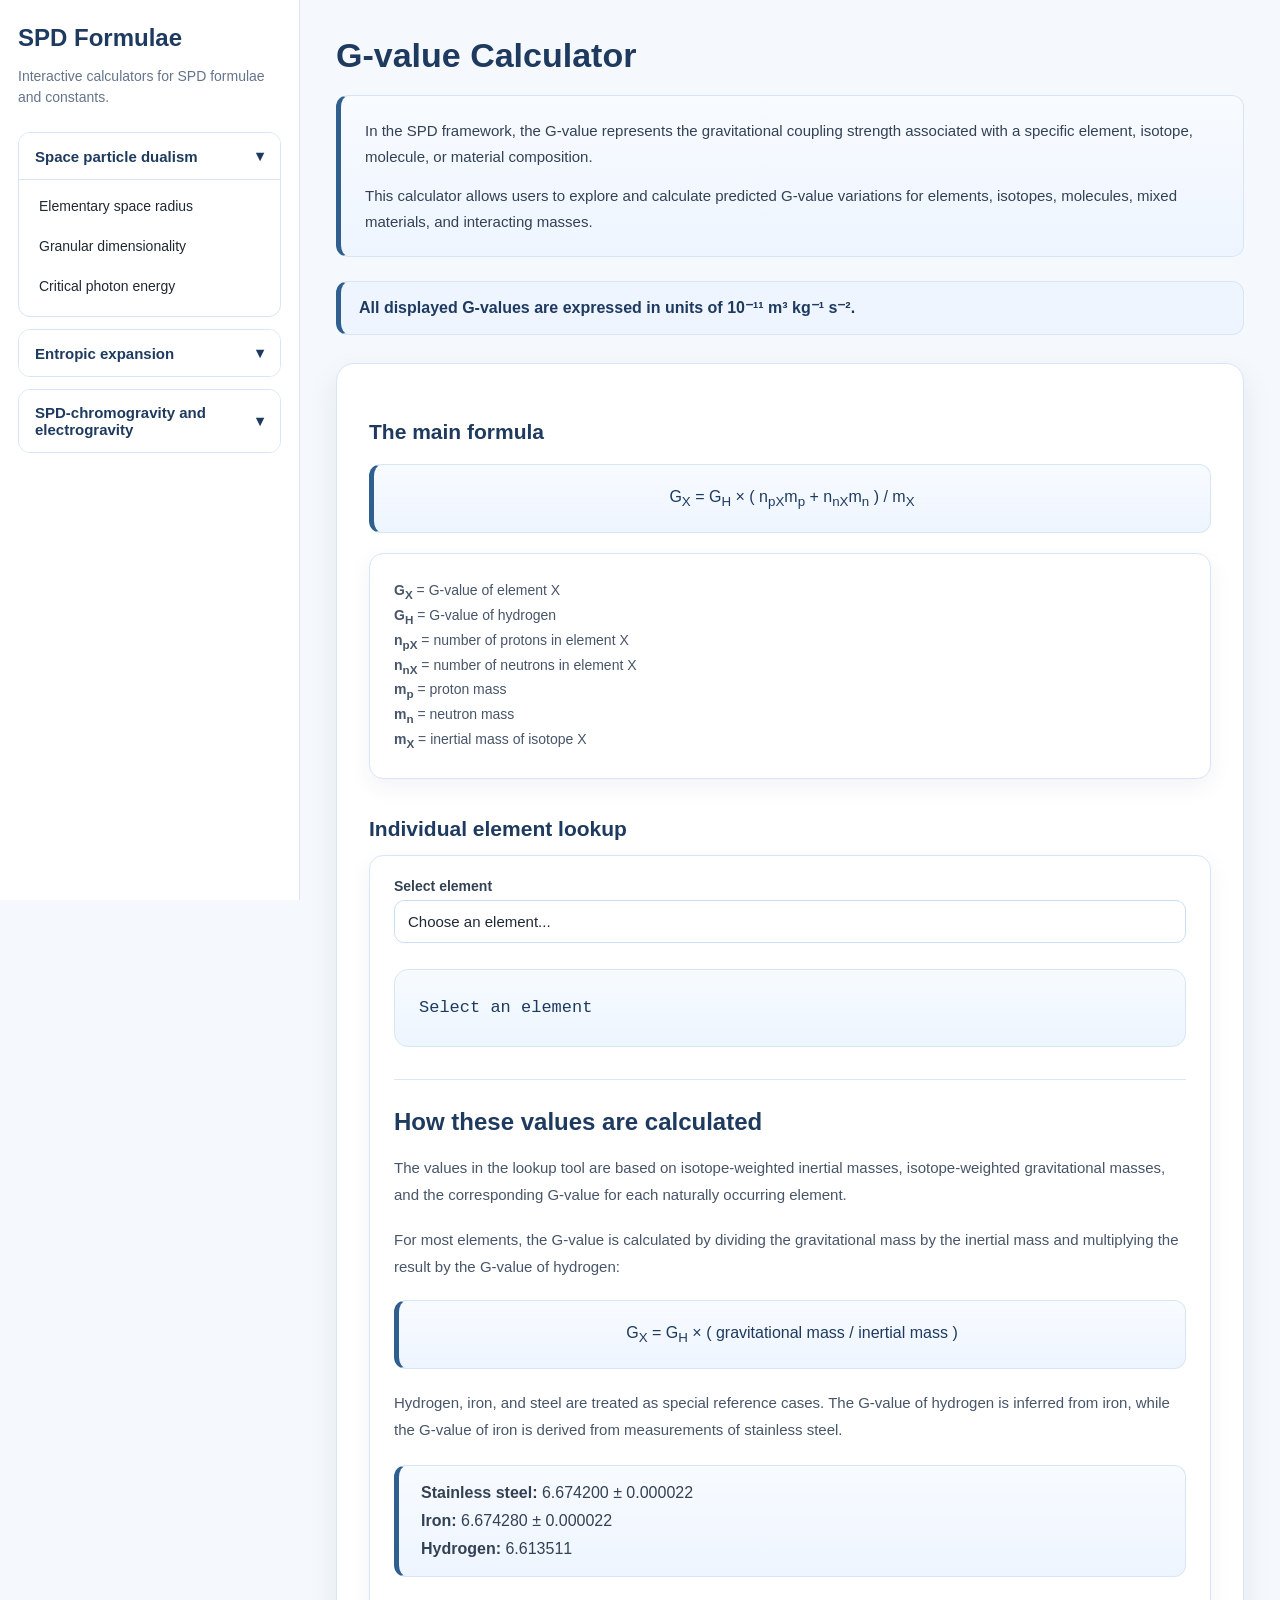
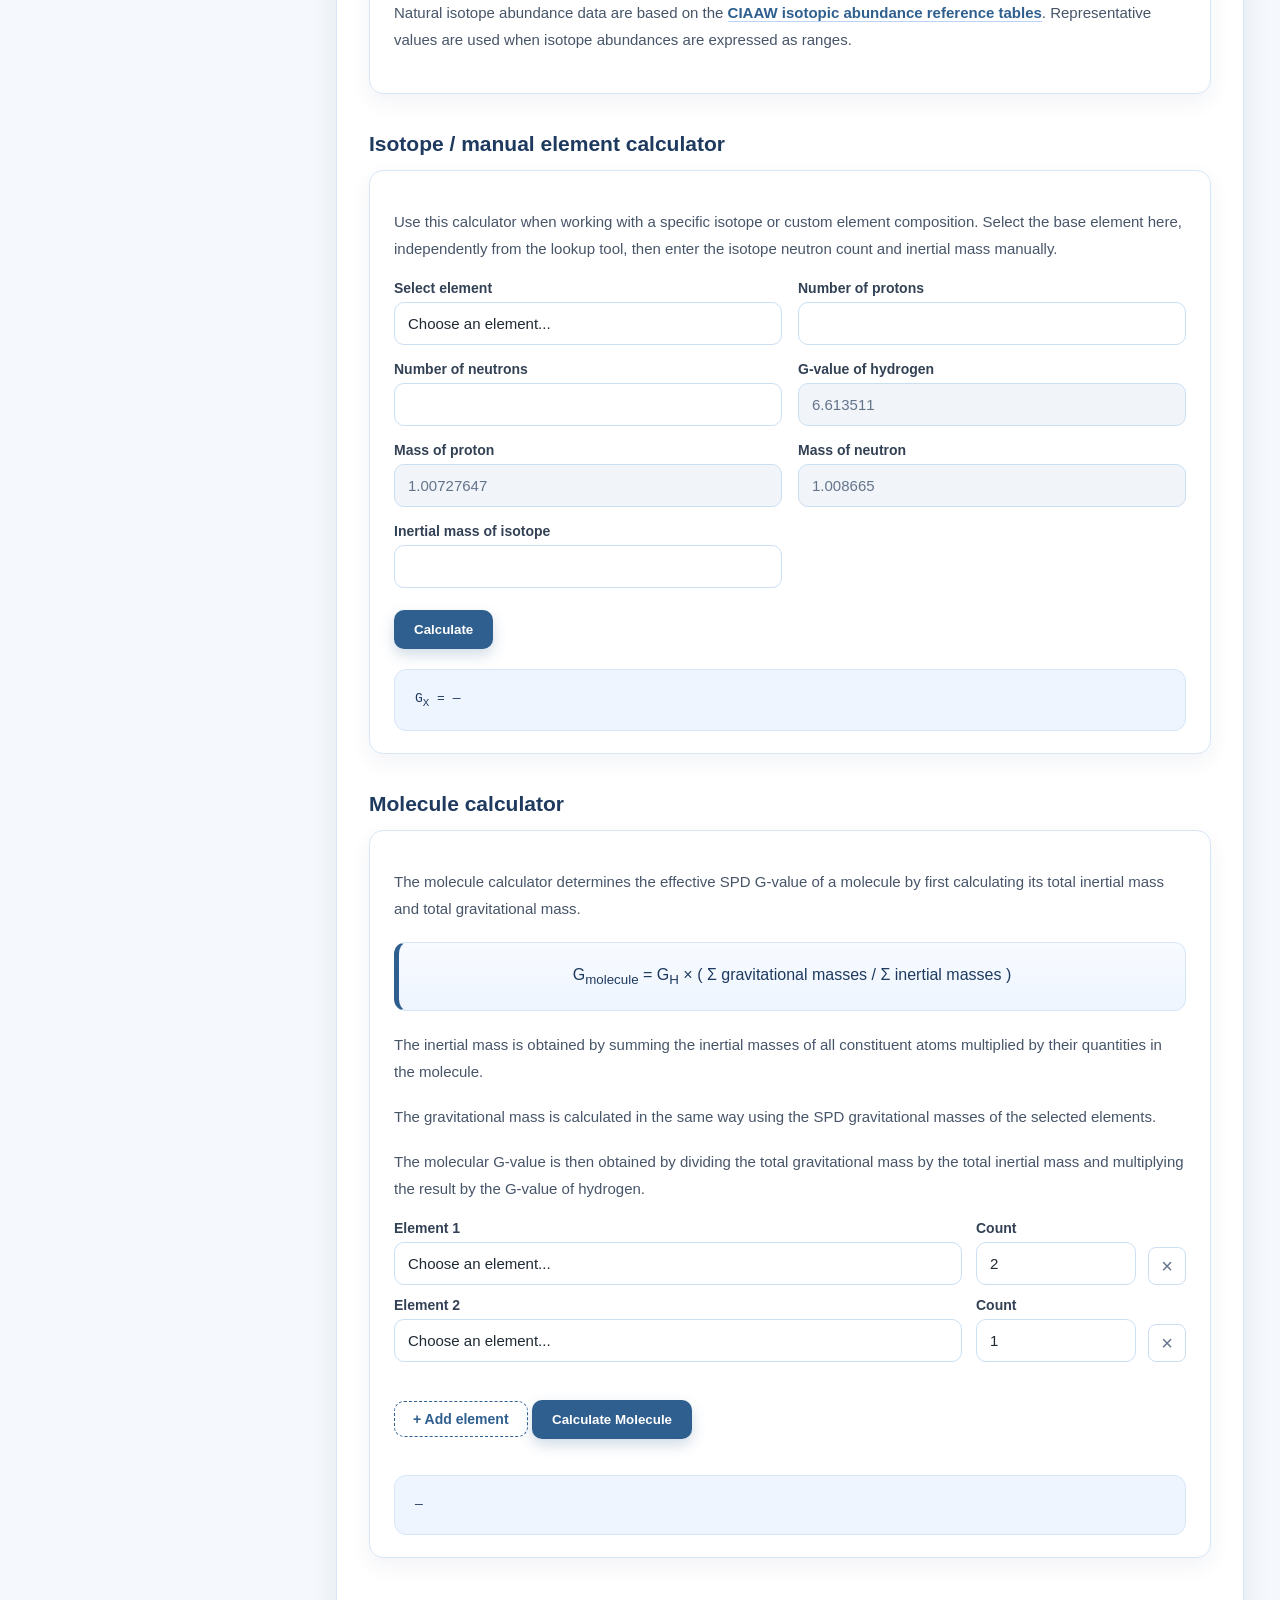
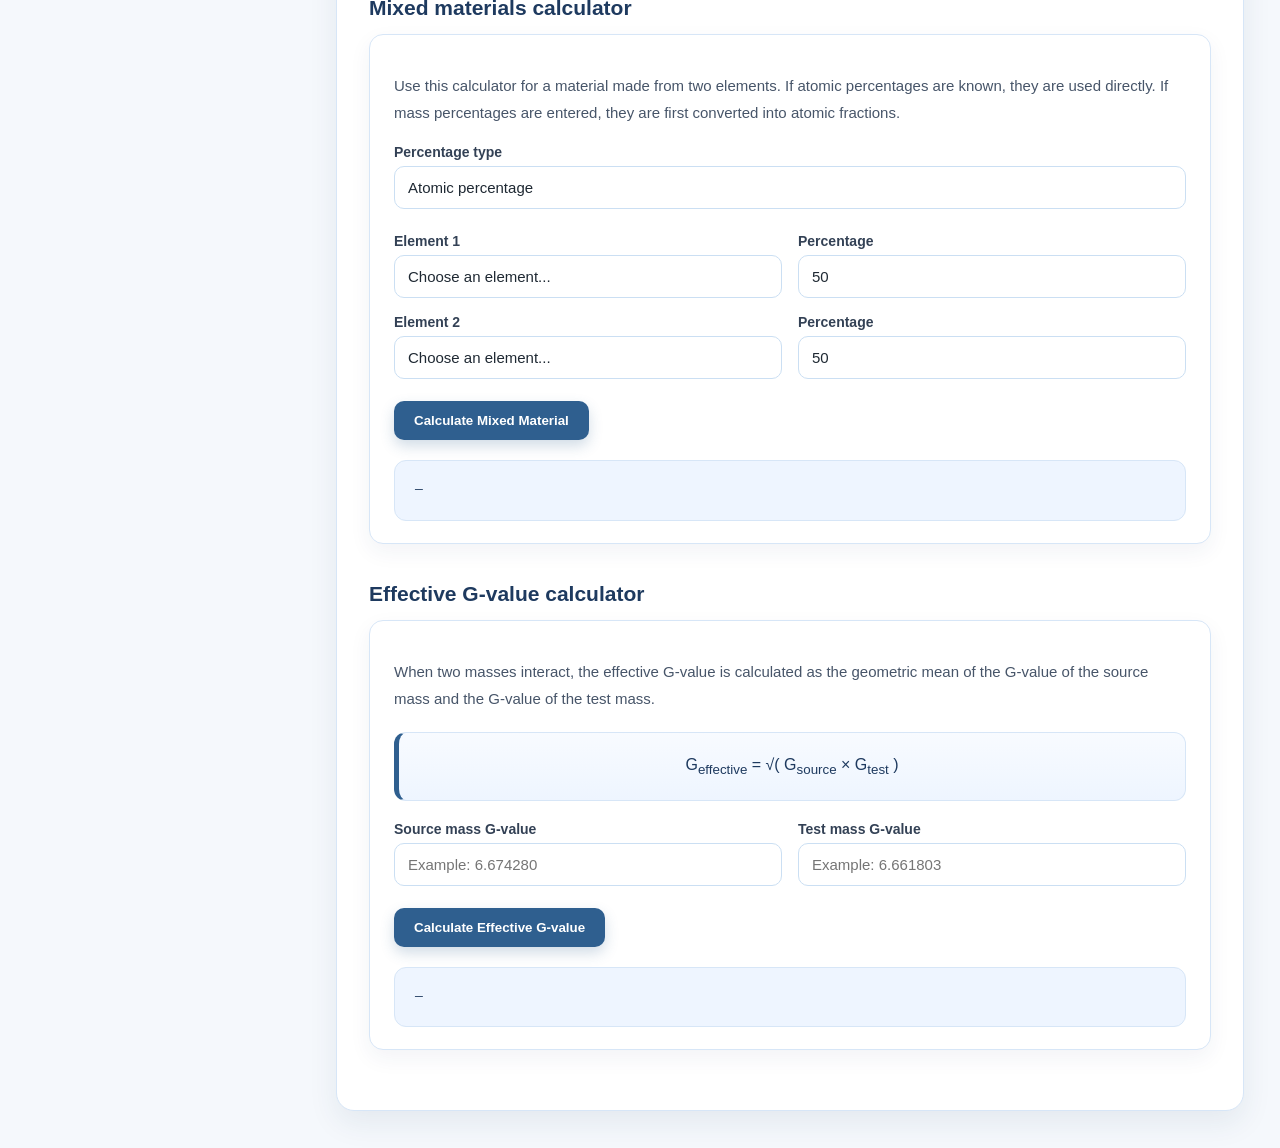
==== commit 7f4ce1a1: "can now add elements to molecule calculator" ====
--- a/index.html
+++ b/index.html
@@ -140,7 +140,7 @@
 
           <p>
             <strong>m<sub>X</sub></strong>
-            = inertial mass of element X
+            = inertial mass of isotope X
           </p>
         </div>
 
@@ -252,17 +252,21 @@
         <div class="box">
           <p class="section-note">
             Use this calculator when working with a specific isotope or
-            custom element composition. You may optionally select an
-            element to auto-fill the proton count and reference inertial
-            mass, then manually adjust the neutron count and inertial
-            mass of the isotope as needed.
+            custom element composition. Select the base element here,
+            independently from the lookup tool, then enter the isotope
+            neutron count and inertial mass manually.
           </p>
 
           <div class="form-grid">
-            <div class="manual-element-full">
-              <label for="manual-element-select">Select element</label>
+            <div>
+              <label for="manual-element-select">
+                Select element
+              </label>
+
               <select id="manual-element-select">
-                <option value="">Choose an element...</option>
+                <option value="">
+                  Choose an element...
+                </option>
               </select>
             </div>
 
@@ -307,7 +311,10 @@
             </div>
 
             <div>
-              <label for="mass">Inertial mass of isotope</label>
+              <label for="mass">
+                Inertial mass of isotope
+              </label>
+
               <input id="mass" type="number" step="any" />
             </div>
           </div>
@@ -373,47 +380,11 @@
 
         
 
-          <div class="form-grid">
-            <div>
-              <label for="molecule-element-1">
-                Element 1
-              </label>
-
-              <select id="molecule-element-1"></select>
-            </div>
-
-            <div>
-              <label for="molecule-count-1">
-                Count
-              </label>
-
-              <input
-                id="molecule-count-1"
-                type="number"
-                value="2"
-              />
-            </div>
-
-            <div>
-              <label for="molecule-element-2">
-                Element 2
-              </label>
-
-              <select id="molecule-element-2"></select>
-            </div>
-
-            <div>
-              <label for="molecule-count-2">
-                Count
-              </label>
-
-              <input
-                id="molecule-count-2"
-                type="number"
-                value="1"
-              />
-            </div>
-          </div>
+          <div id="molecule-rows"></div>
+
+          <button class="add-element-btn" id="molecule-add-btn">
+            + Add element
+          </button>
 
           <button class="primary" id="molecule-btn">
             Calculate Molecule
--- a/style.css
+++ b/style.css
@@ -432,10 +432,6 @@
   color: #1e3a5f;
 }
 
-.manual-element-full {
-  grid-column: 1 / -1;
-}
-
 /* VALUE ROWS */
 
 .lookup-row {
@@ -720,6 +716,72 @@
   border-bottom-color: #1d4ed8;
 }
 
+/* MOLECULE DYNAMIC ROWS */
+
+#molecule-rows {
+  display: flex;
+  flex-direction: column;
+  gap: 12px;
+  margin-bottom: 16px;
+}
+
+.molecule-row-inner {
+  display: flex;
+  align-items: flex-end;
+  gap: 12px;
+}
+
+.molecule-row-fields {
+  display: grid;
+  grid-template-columns: 1fr 160px;
+  gap: 14px;
+  flex: 1;
+}
+
+.remove-row-btn {
+  flex-shrink: 0;
+  width: 38px;
+  height: 38px;
+  border: 1px solid var(--border-strong);
+  border-radius: 8px;
+  background: #fff;
+  color: #64748b;
+  font-size: 20px;
+  line-height: 1;
+  cursor: pointer;
+  display: flex;
+  align-items: center;
+  justify-content: center;
+  transition: background 0.15s, color 0.15s, border-color 0.15s;
+  margin-bottom: 0;
+}
+
+.remove-row-btn:hover {
+  background: #fee2e2;
+  color: #dc2626;
+  border-color: #fca5a5;
+}
+
+.add-element-btn {
+  display: inline-flex;
+  align-items: center;
+  gap: 6px;
+  border: 1.5px dashed var(--accent);
+  background: transparent;
+  color: var(--accent);
+  padding: 9px 18px;
+  border-radius: 10px;
+  cursor: pointer;
+  font-weight: 700;
+  font-size: 14px;
+  transition: background 0.15s, color 0.15s;
+  margin-bottom: 18px;
+}
+
+.add-element-btn:hover {
+  background: var(--accent-light);
+}
+
 /* MOBILE */
 
 @media (max-width: 800px) {
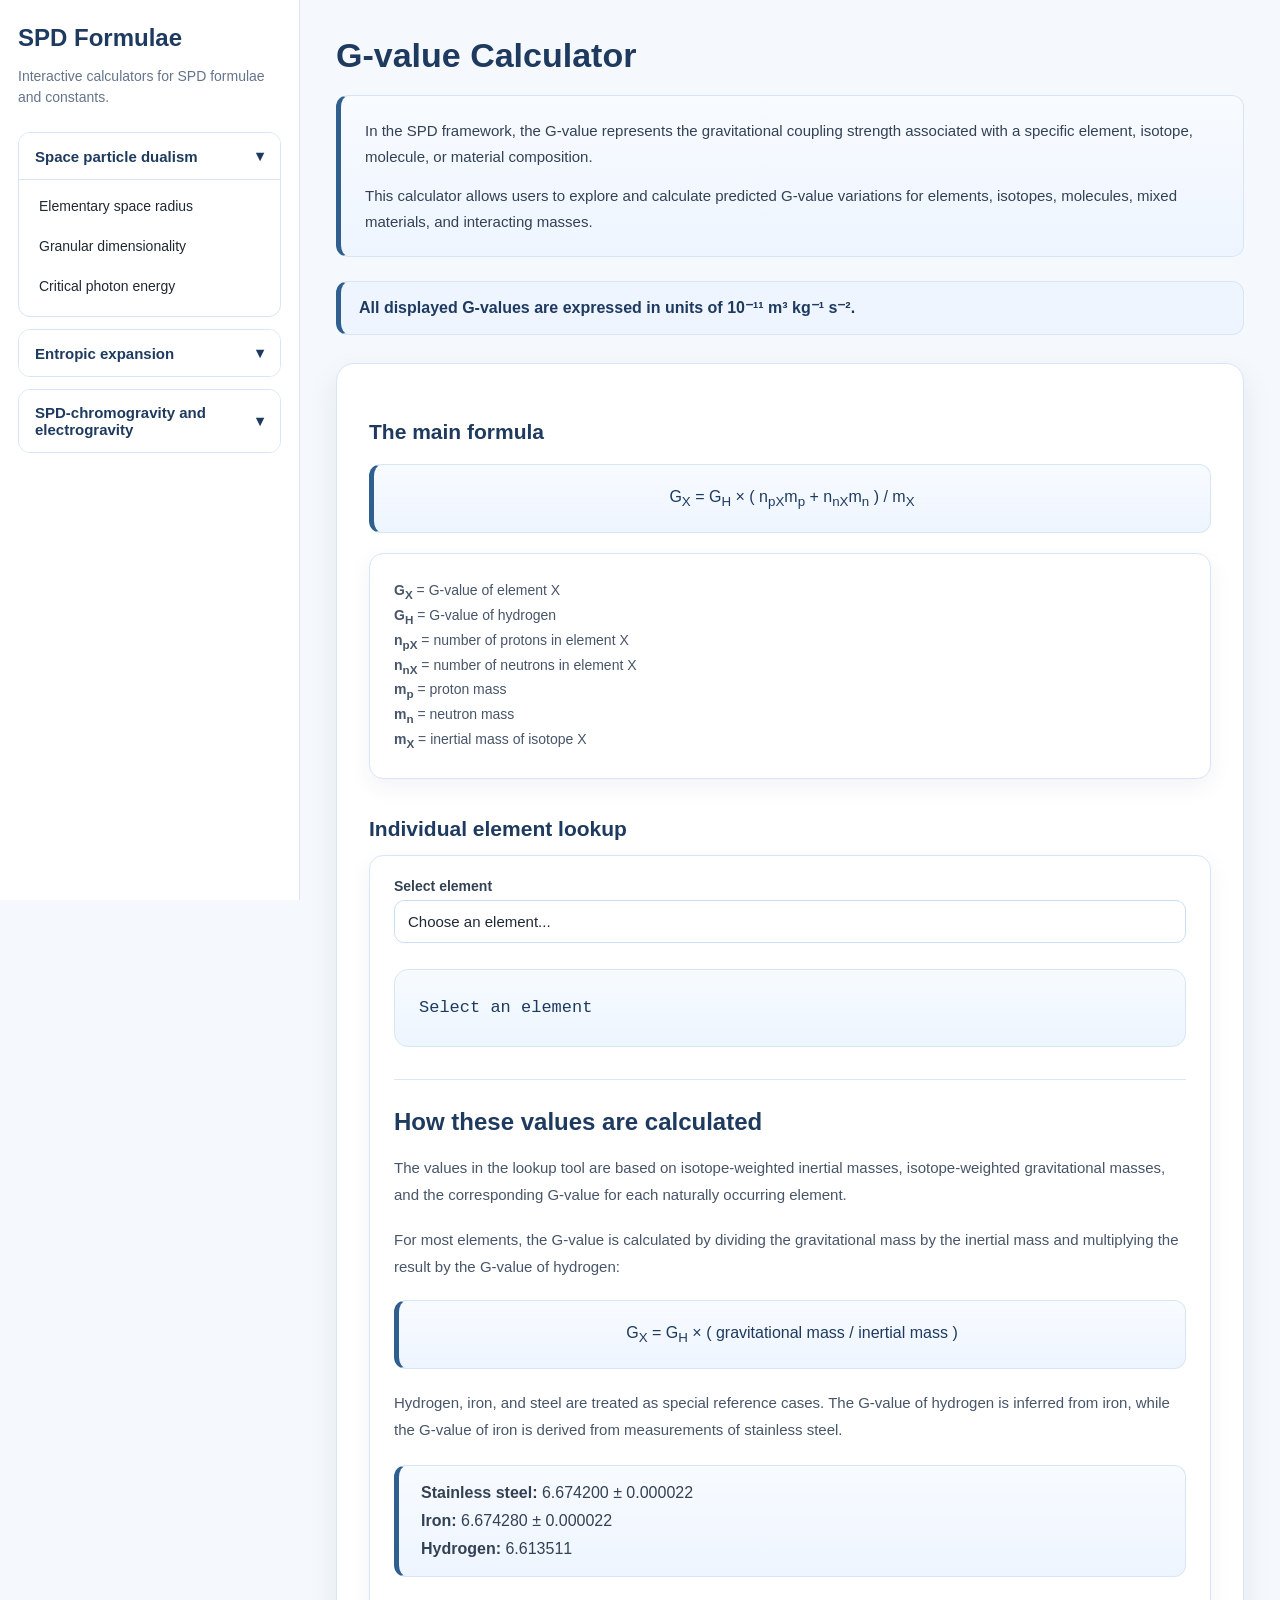
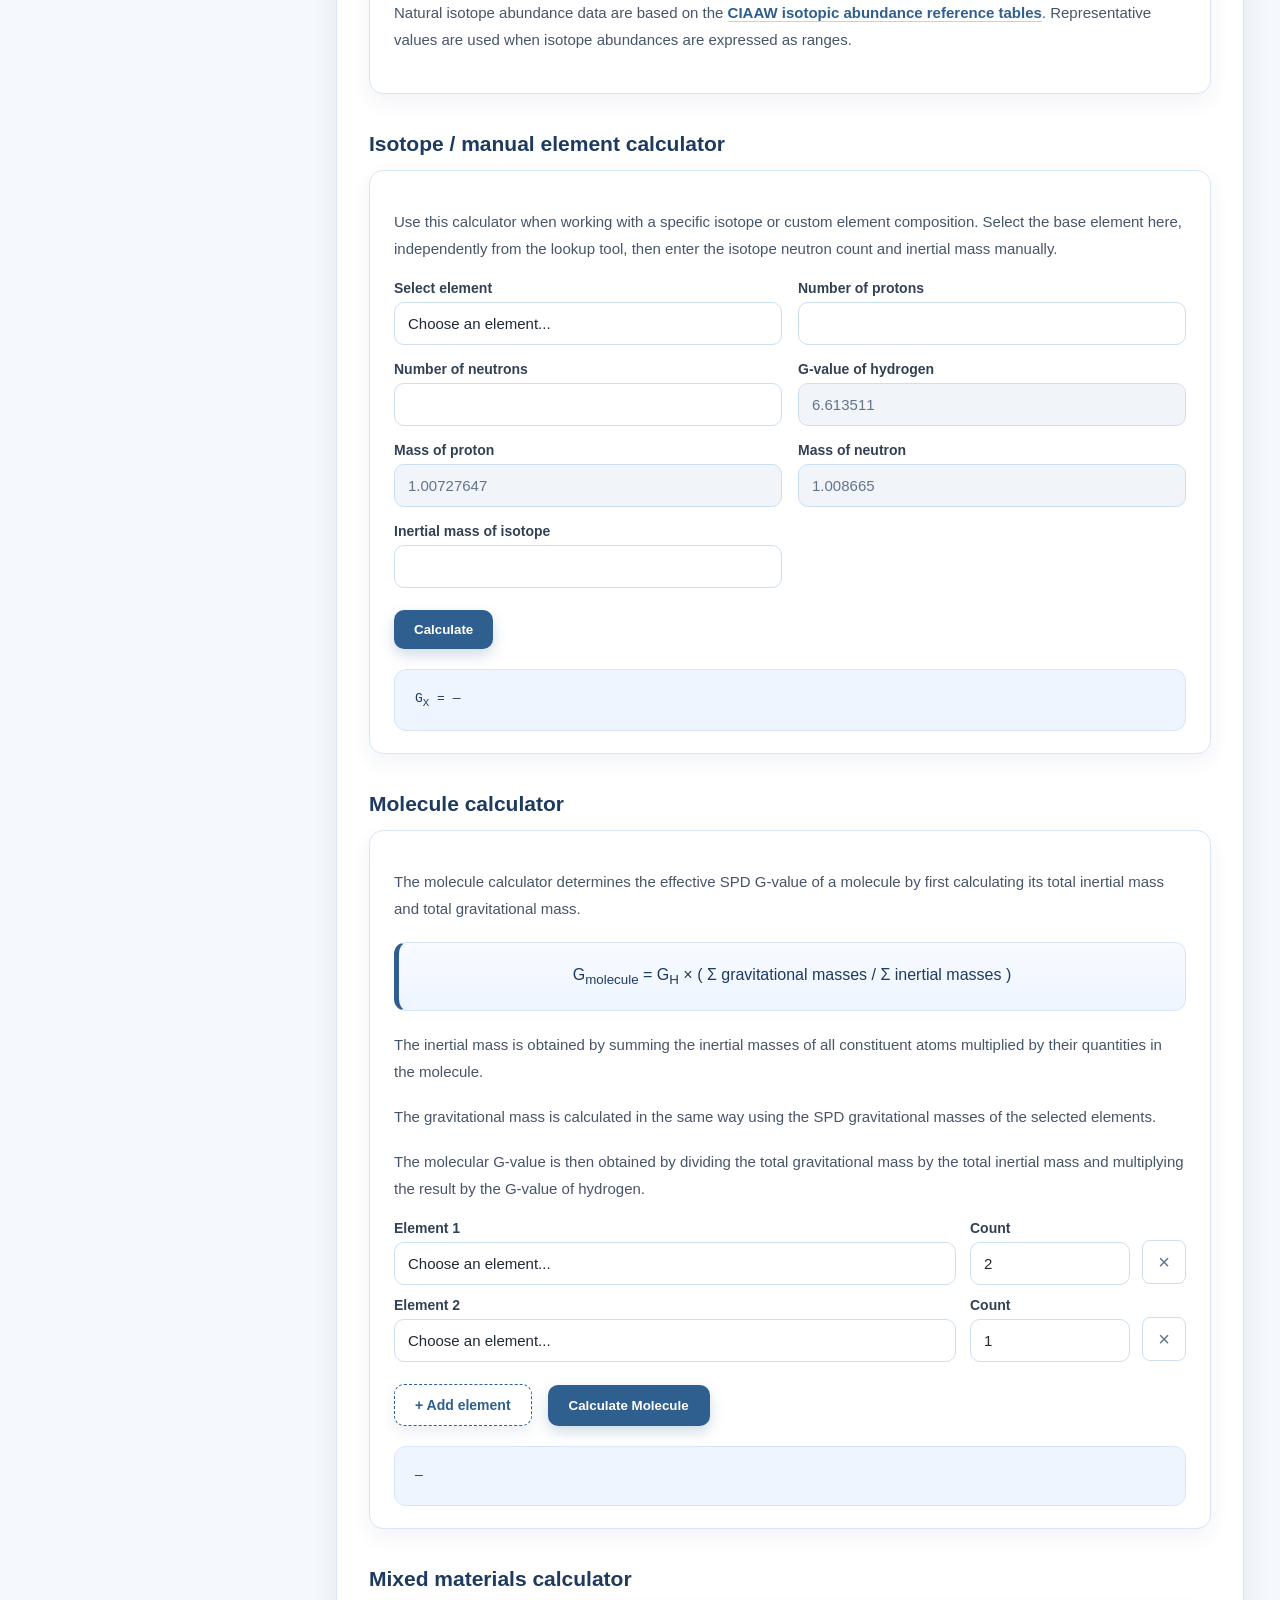
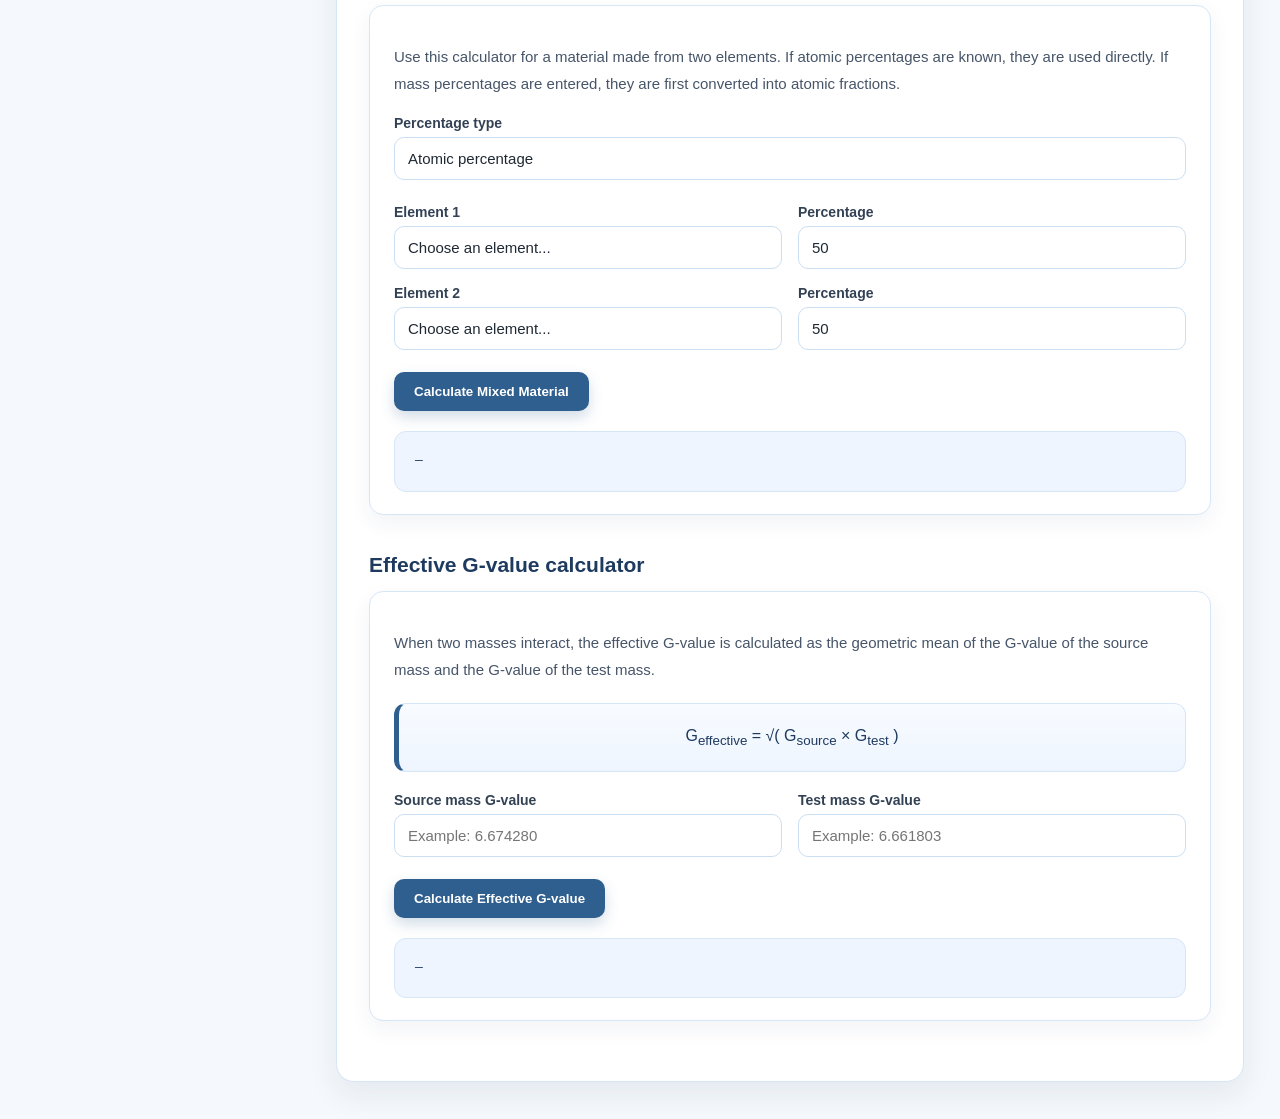
==== commit 20aa9435: "fixed styling in the molecule calculator" ====
--- a/index.html
+++ b/index.html
@@ -382,13 +382,15 @@
 
           <div id="molecule-rows"></div>
 
-          <button class="add-element-btn" id="molecule-add-btn">
-            + Add element
-          </button>
-
-          <button class="primary" id="molecule-btn">
-            Calculate Molecule
-          </button>
+          <div class="molecule-btn-row">
+            <button class="add-element-btn" id="molecule-add-btn">
+              + Add element
+            </button>
+
+            <button class="primary" id="molecule-btn">
+              Calculate Molecule
+            </button>
+          </div>
 
           <div class="result-box" id="molecule-result">
             —
--- a/style.css
+++ b/style.css
@@ -731,6 +731,11 @@
   gap: 12px;
 }
 
+.molecule-row-inner > .remove-row-btn {
+  /* Sit flush with the bottom of the input, accounting for label height (~22px) + gap (6px) */
+  margin-bottom: 1px;
+}
+
 .molecule-row-fields {
   display: grid;
   grid-template-columns: 1fr 160px;
@@ -740,8 +745,8 @@
 
 .remove-row-btn {
   flex-shrink: 0;
-  width: 38px;
-  height: 38px;
+  width: 44px;
+  height: 44px;
   border: 1px solid var(--border-strong);
   border-radius: 8px;
   background: #fff;
@@ -762,6 +767,15 @@
   border-color: #fca5a5;
 }
 
+.molecule-btn-row {
+  display: flex;
+  align-items: center;
+  gap: 16px;
+  margin-top: 22px;
+  margin-bottom: 18px;
+  flex-wrap: wrap;
+}
+
 .add-element-btn {
   display: inline-flex;
   align-items: center;
@@ -769,13 +783,18 @@
   border: 1.5px dashed var(--accent);
   background: transparent;
   color: var(--accent);
-  padding: 9px 18px;
+  padding: 12px 20px;
   border-radius: 10px;
   cursor: pointer;
   font-weight: 700;
   font-size: 14px;
   transition: background 0.15s, color 0.15s;
-  margin-bottom: 18px;
+  box-shadow: 0 6px 14px rgba(47, 95, 143, 0.10);
+}
+
+.molecule-btn-row .primary {
+  margin-top: 0;
+  border: 1.5px solid transparent;
 }
 
 .add-element-btn:hover {
@@ -808,6 +827,24 @@
     grid-template-columns: 1fr;
   }
 
+  .molecule-row-fields {
+    grid-template-columns: 1fr 100px;
+  }
+
+  .add-element-btn {
+    width: 100%;
+    justify-content: center;
+  }
+
+  .molecule-btn-row {
+    flex-direction: column;
+    align-items: stretch;
+  }
+
+  .molecule-btn-row .primary {
+    width: 100%;
+  }
+
   .page-header h2 {
     font-size: 28px;
   }
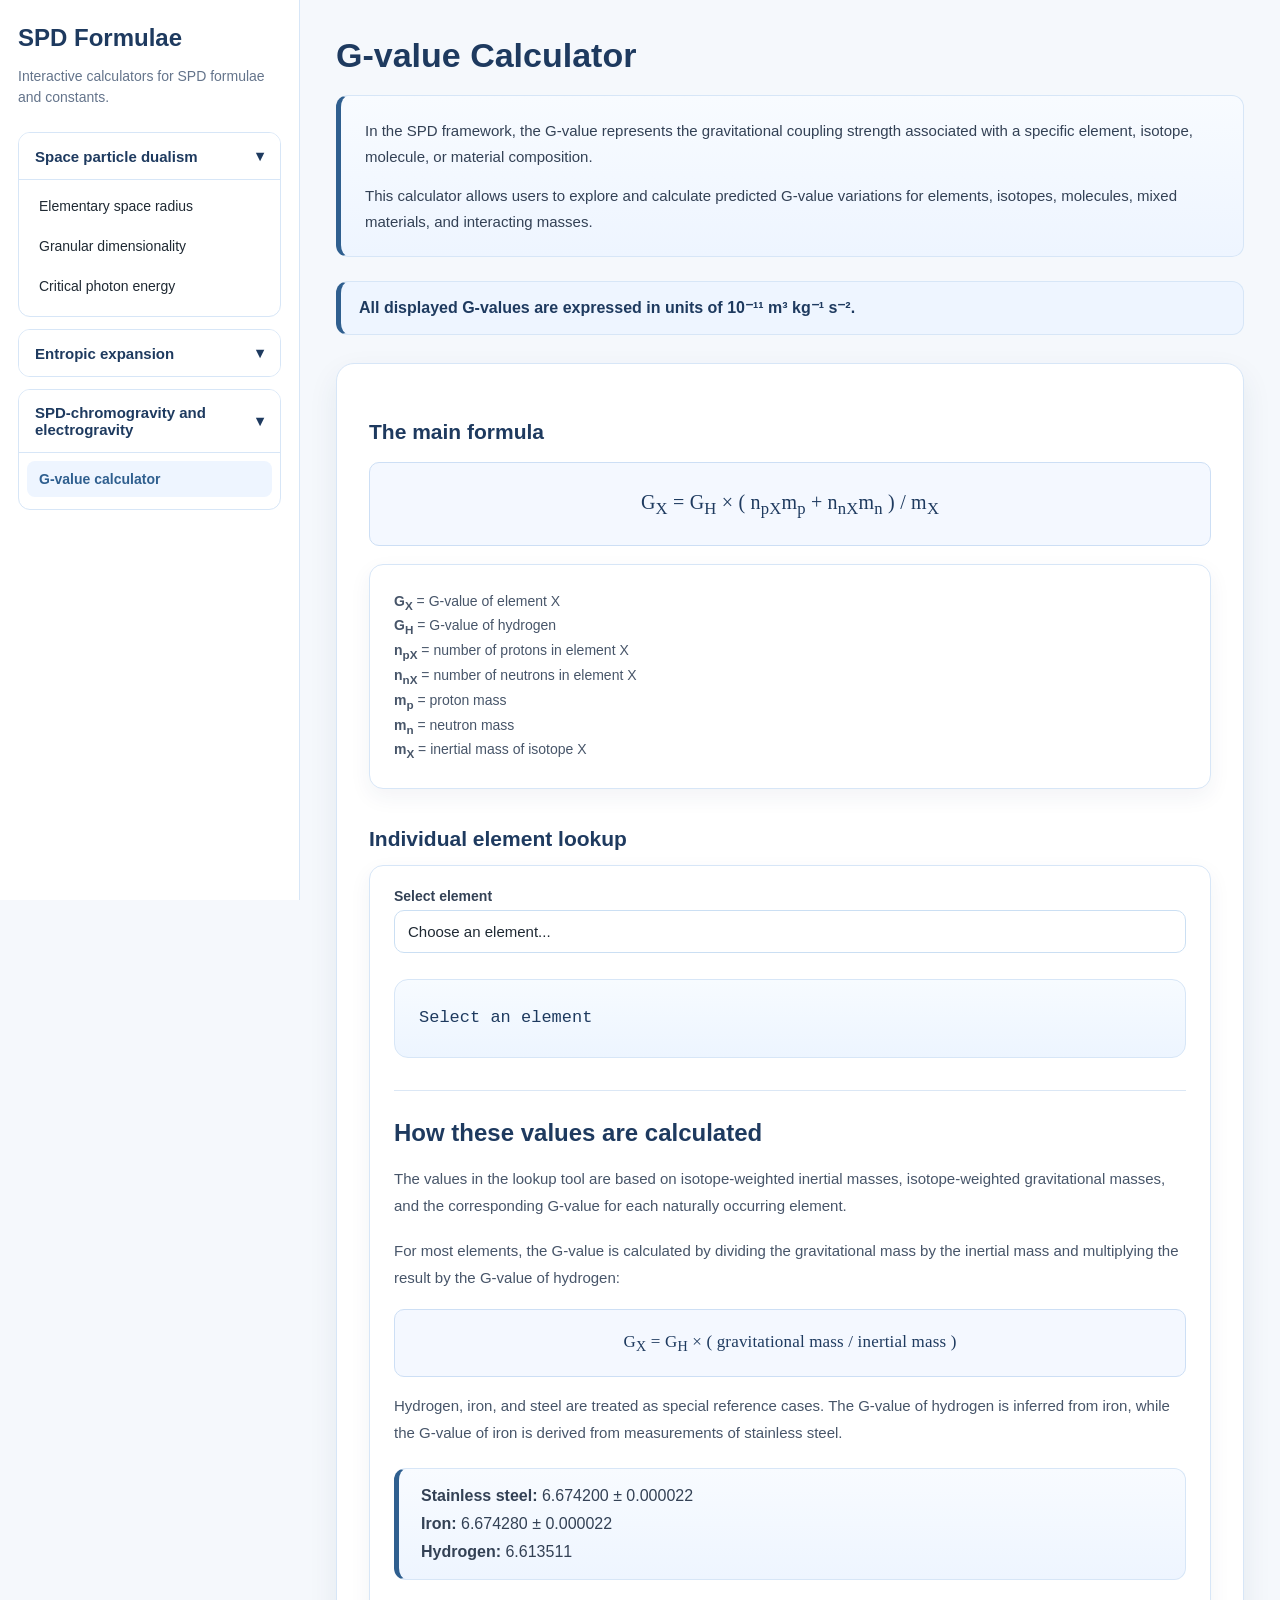
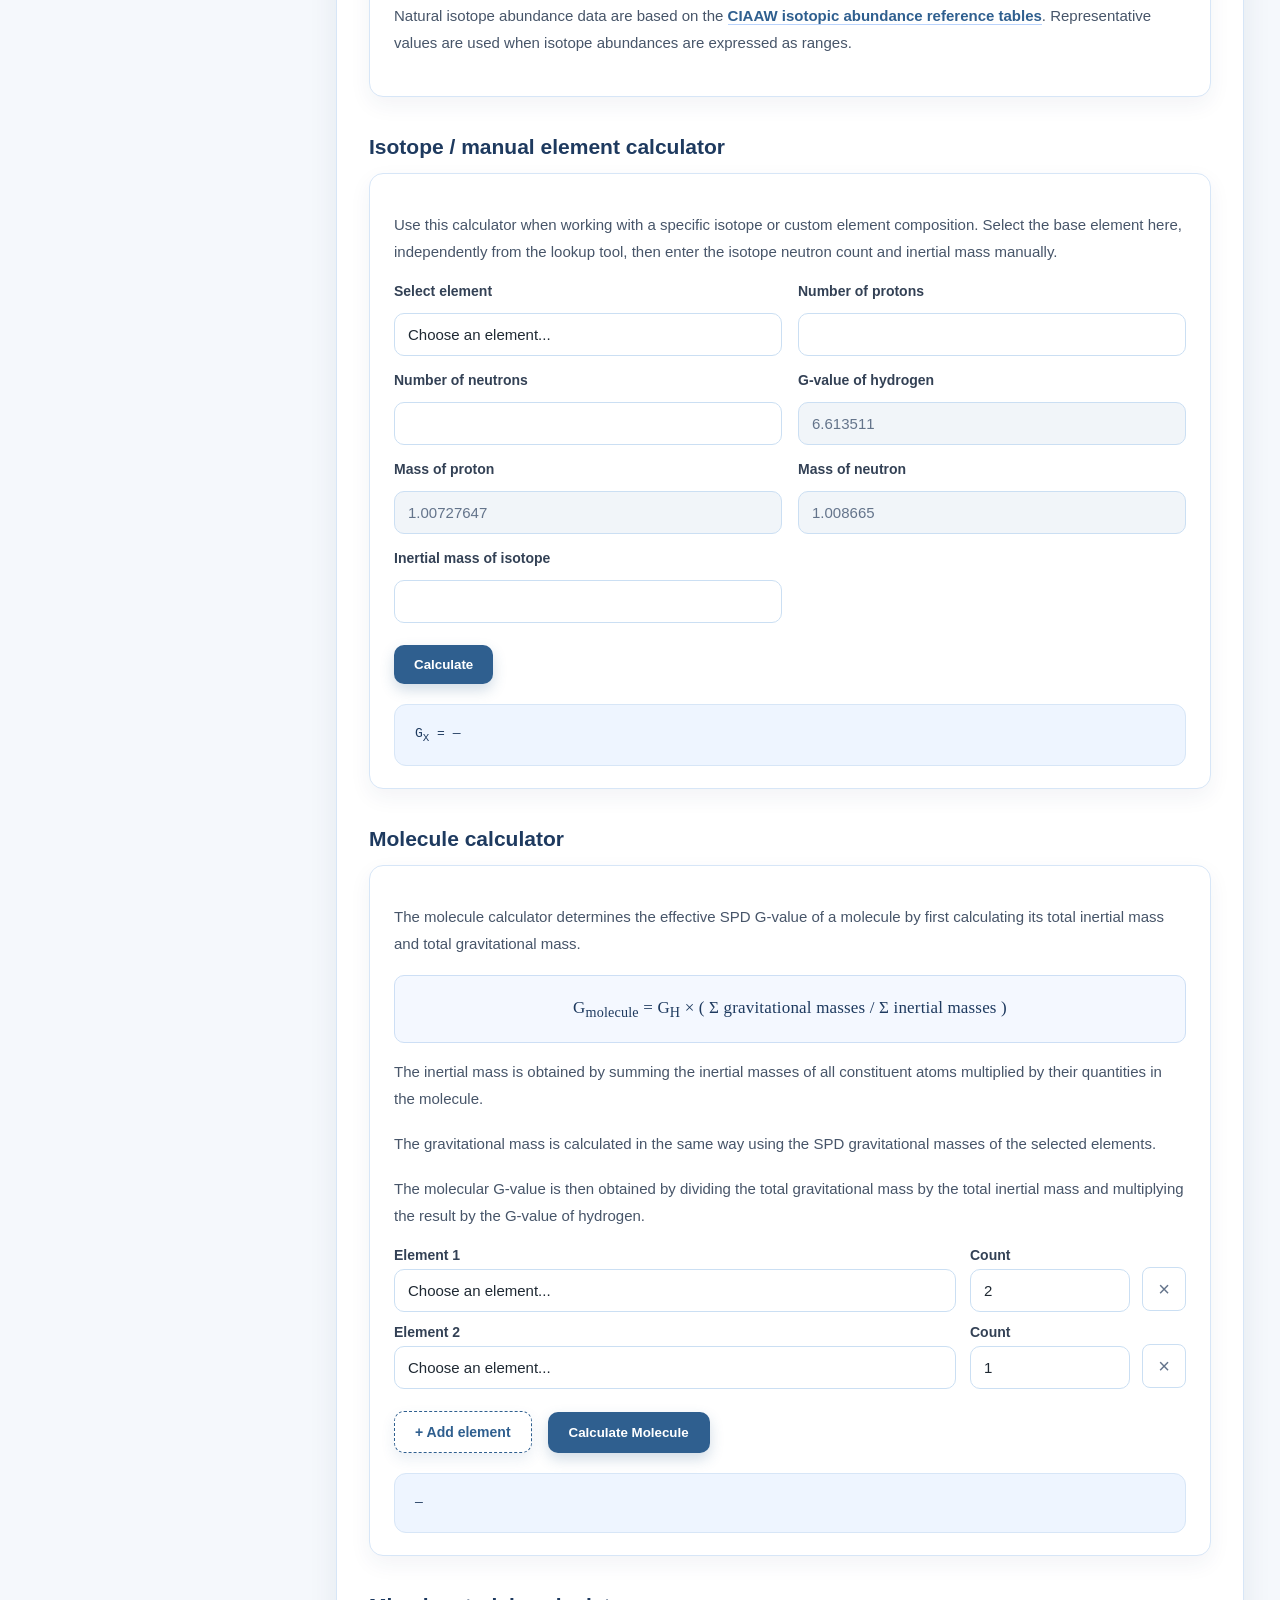
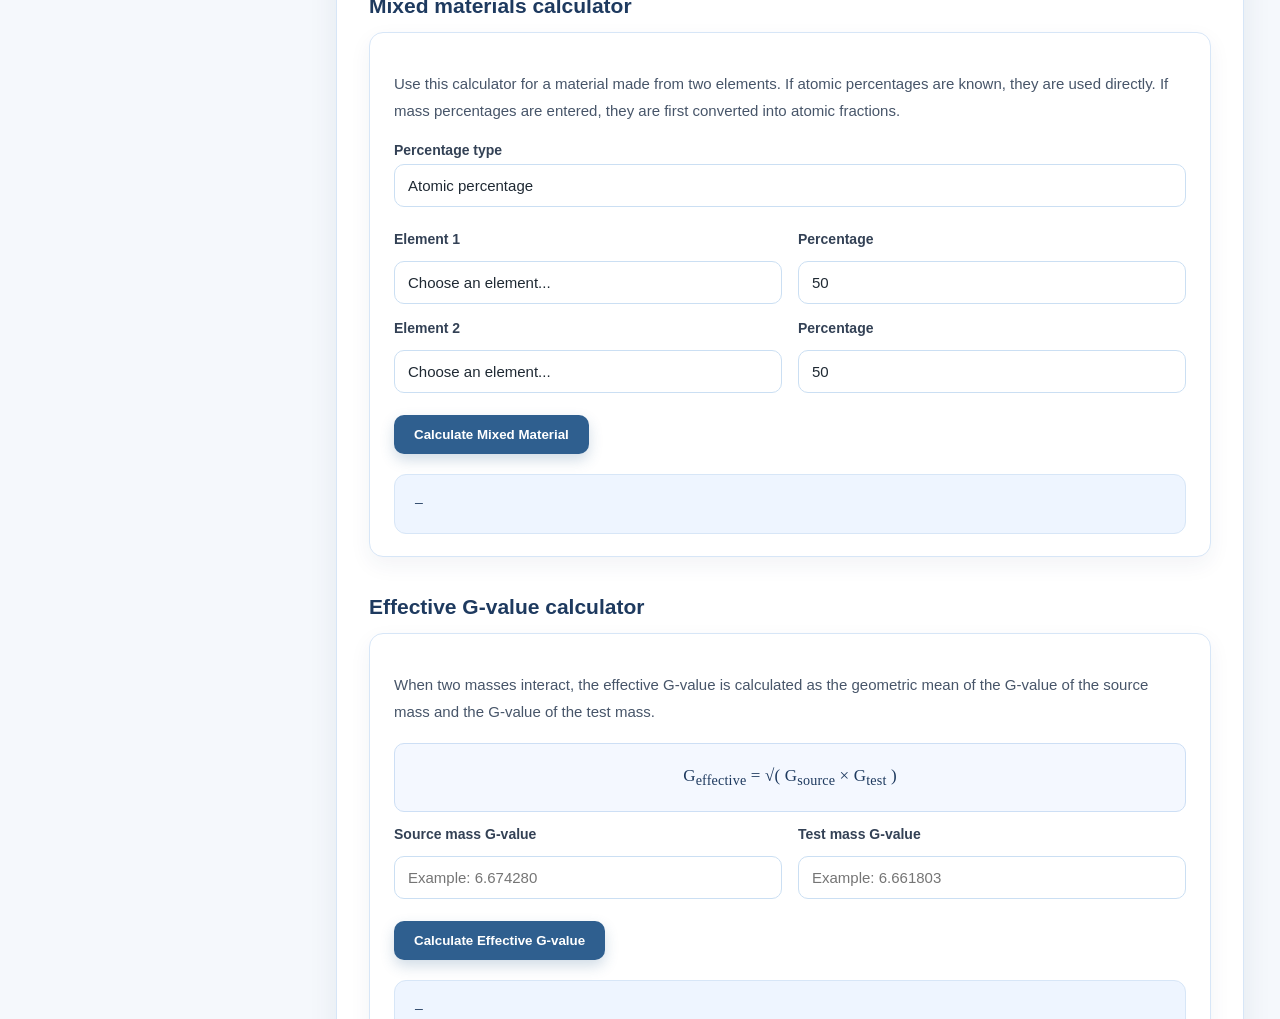
==== commit a031d319: "adjusted hydrogen values and created elementary space radius page" ====
--- a/index.html
+++ b/index.html
@@ -2,539 +2,11 @@
 <html lang="en">
 <head>
   <meta charset="UTF-8" />
-  <meta name="viewport" content="width=device-width, initial-scale=1.0" />
-
-  <title>SPD Formulae and Constants</title>
-
-  <link rel="stylesheet" href="style.css" />
+  <meta http-equiv="refresh" content="0; url=g-value.html" />
+  <title>SPD Formulae</title>
 </head>
-
 <body>
-  <div class="app">
-
-    <!-- SIDEBAR -->
-    <aside class="sidebar">
-      <h1>SPD Formulae</h1>
-
-      <p class="subtitle">
-        Interactive calculators for SPD formulae and constants.
-      </p>
-
-      <div class="category open">
-        <button class="category-button">
-          Space particle dualism
-          <span>▾</span>
-        </button>
-
-        <div class="formula-list">
-          <button class="formula-link">Elementary space radius</button>
-          <button class="formula-link">Granular dimensionality</button>
-          <button class="formula-link">Critical photon energy</button>
-        </div>
-      </div>
-
-      <div class="category">
-        <button class="category-button">
-          Entropic expansion
-          <span>▾</span>
-        </button>
-
-        <div class="formula-list">
-          <button class="formula-link">Hubble parameter</button>
-          <button class="formula-link">Time-redshift equation</button>
-        </div>
-      </div>
-
-      <div class="category">
-        <button class="category-button">
-          SPD-chromogravity and electrogravity
-          <span>▾</span>
-        </button>
-
-        <div class="formula-list">
-          <button class="formula-link active">G-value calculator</button>
-        </div>
-      </div>
-    </aside>
-
-    <!-- MAIN -->
-    <main class="main">
-
-      <!-- PAGE HEADER -->
-      <div class="page-header">
-        <h2>G-value Calculator</h2>
-
-        <div class="description-box">
-          <p>
-            In the SPD framework, the G-value represents the gravitational
-            coupling strength associated with a specific element, isotope,
-            molecule, or material composition.
-          </p>
-
-          <p>
-            This calculator allows users to explore and calculate predicted
-            G-value variations for elements, isotopes, molecules, mixed
-            materials, and interacting masses.
-          </p>
-        </div>
-
-        <p class="unit-note">
-          All displayed G-values are expressed in units of
-          10⁻¹¹ m³ kg⁻¹ s⁻².
-        </p>
-      </div>
-
-      <!-- MAIN CARD -->
-      <section class="calculator-card">
-
-        <!-- MAIN FORMULA -->
-         <h3 class="formula-section-title">
-            The main formula
-        </h3>
-
-        <div class="formula-box">
-          G<sub>X</sub>
-          =
-          G<sub>H</sub>
-          ×
-          (
-          n<sub>pX</sub>m<sub>p</sub>
-          +
-          n<sub>nX</sub>m<sub>n</sub>
-          )
-          /
-          m<sub>X</sub>
-        </div>
-
-        <!-- FORMULA LEGEND -->
-        <div class="legend-box">
-          <p>
-            <strong>G<sub>X</sub></strong>
-            = G-value of element X
-          </p>
-
-          <p>
-            <strong>G<sub>H</sub></strong>
-            = G-value of hydrogen
-          </p>
-
-          <p>
-            <strong>n<sub>pX</sub></strong>
-            = number of protons in element X
-          </p>
-
-          <p>
-            <strong>n<sub>nX</sub></strong>
-            = number of neutrons in element X
-          </p>
-
-          <p>
-            <strong>m<sub>p</sub></strong>
-            = proton mass
-          </p>
-
-          <p>
-            <strong>m<sub>n</sub></strong>
-            = neutron mass
-          </p>
-
-          <p>
-            <strong>m<sub>X</sub></strong>
-            = inertial mass of isotope X
-          </p>
-        </div>
-
-        <!-- LOOKUP SECTION -->
-        <h3>Individual element lookup</h3>
-
-        <div class="box">
-
-          <label for="element-select">
-            Select element
-          </label>
-
-          <select id="element-select">
-            <option value="">
-              Choose an element...
-            </option>
-          </select>
-
-          <div class="result-box" id="lookup-result">
-
-            <div class="lookup-placeholder">
-              Select an element
-            </div>
-
-          </div>
-
-          <div class="lookup-methodology">
-
-            <h4>
-              How these values are calculated
-            </h4>
-
-            <p>
-              The values in the lookup tool are based on
-              isotope-weighted inertial masses,
-              isotope-weighted gravitational masses,
-              and the corresponding G-value for each
-              naturally occurring element.
-            </p>
-
-            <p>
-              For most elements, the G-value is
-              calculated by dividing the gravitational
-              mass by the inertial mass and multiplying
-              the result by the G-value of hydrogen:
-            </p>
-
-            <div class="formula-box small-formula">
-
-              G<sub>X</sub>
-              =
-              G<sub>H</sub>
-              ×
-              (
-              gravitational mass
-              /
-              inertial mass
-              )
-
-            </div>
-
-            <p>
-              Hydrogen, iron, and steel are treated
-              as special reference cases. The G-value
-              of hydrogen is inferred from iron,
-              while the G-value of iron is derived
-              from measurements of stainless steel.
-            </p>
-
-            <div class="reference-values">
-
-              <div>
-                <strong>Stainless steel:</strong>
-                6.674200 ± 0.000022
-              </div>
-
-              <div>
-                <strong>Iron:</strong>
-                6.674280 ± 0.000022
-              </div>
-
-              <div>
-                <strong>Hydrogen:</strong>
-                6.613511
-              </div>
-
-            </div>
-
-            <p>
-              Natural isotope abundance data are based on the
-              <a
-                href="https://ciaaw.org/isotopic-abundances.htm"
-                target="_blank"
-                rel="noopener noreferrer"
-              >
-                CIAAW isotopic abundance reference tables</a>.
-              Representative values are used when isotope
-              abundances are expressed as ranges.
-            </p>
-
-          </div>
-
-        </div>
-
-
-        <!-- MANUAL / ISOTOPE SECTION -->
-        <h3>Isotope / manual element calculator</h3>
-
-        <div class="box">
-          <p class="section-note">
-            Use this calculator when working with a specific isotope or
-            custom element composition. Select the base element here,
-            independently from the lookup tool, then enter the isotope
-            neutron count and inertial mass manually.
-          </p>
-
-          <div class="form-grid">
-            <div>
-              <label for="manual-element-select">
-                Select element
-              </label>
-
-              <select id="manual-element-select">
-                <option value="">
-                  Choose an element...
-                </option>
-              </select>
-            </div>
-
-            <div>
-              <label for="protons">
-                Number of protons
-              </label>
-
-              <input id="protons" type="number" />
-            </div>
-
-            <div>
-              <label for="neutrons">
-                Number of neutrons
-              </label>
-
-              <input id="neutrons" type="number" />
-            </div>
-
-            <div>
-              <label for="gh">
-                G-value of hydrogen
-              </label>
-
-              <input id="gh" disabled />
-            </div>
-
-            <div>
-              <label for="mp">
-                Mass of proton
-              </label>
-
-              <input id="mp" disabled />
-            </div>
-
-            <div>
-              <label for="mn">
-                Mass of neutron
-              </label>
-
-              <input id="mn" disabled />
-            </div>
-
-            <div>
-              <label for="mass">
-                Inertial mass of isotope
-              </label>
-
-              <input id="mass" type="number" step="any" />
-            </div>
-          </div>
-
-          <button class="primary" id="calculate-btn">
-            Calculate
-          </button>
-
-          <div class="result-box" id="manual-result">
-            G<sub>X</sub> = —
-          </div>
-        </div>
-
-        <!-- MOLECULE SECTION -->
-        <h3>Molecule calculator</h3>
-
-        <div class="box">
-
-          <p class="section-note">
-            The molecule calculator determines the effective SPD
-            G-value of a molecule by first calculating its total
-            inertial mass and total gravitational mass.
-
-          </p>
-
-          <div class="formula-box small-formula">
-
-            G<sub>molecule</sub>
-            =
-            G<sub>H</sub>
-            ×
-            (
-            Σ gravitational masses
-            /
-            Σ inertial masses
-            )
-
-          </div>
-
-          <p class="section-note">
-
-            The inertial mass is obtained by summing the inertial
-            masses of all constituent atoms multiplied by their
-            quantities in the molecule.
-
-          </p>
-
-          <p class="section-note">
-
-            The gravitational mass is calculated in the same way
-            using the SPD gravitational masses of the selected
-            elements.
-
-          </p>
-
-          <p class="section-note">
-
-            The molecular G-value is then obtained by dividing the
-            total gravitational mass by the total inertial mass and
-            multiplying the result by the G-value of hydrogen.
-
-          </p>
-
-        
-
-          <div id="molecule-rows"></div>
-
-          <div class="molecule-btn-row">
-            <button class="add-element-btn" id="molecule-add-btn">
-              + Add element
-            </button>
-
-            <button class="primary" id="molecule-btn">
-              Calculate Molecule
-            </button>
-          </div>
-
-          <div class="result-box" id="molecule-result">
-            —
-          </div>
-        </div>
-
-        <!-- MIXED MATERIALS SECTION -->
-        <h3>Mixed materials calculator</h3>
-
-        <div class="box">
-          <p class="section-note">
-            Use this calculator for a material made from two elements.
-            If atomic percentages are known, they are used directly.
-            If mass percentages are entered, they are first converted
-            into atomic fractions.
-          </p>
-
-          <label for="percentage-type">
-            Percentage type
-          </label>
-
-          <select id="percentage-type">
-            <option value="atomic">
-              Atomic percentage
-            </option>
-
-            <option value="mass">
-              Mass percentage
-            </option>
-          </select>
-
-          <div class="form-grid mixed-grid">
-            <div>
-              <label for="mixed-element-1">
-                Element 1
-              </label>
-
-              <select id="mixed-element-1"></select>
-            </div>
-
-            <div>
-              <label for="mixed-percent-1">
-                Percentage
-              </label>
-
-              <input
-                id="mixed-percent-1"
-                type="number"
-                value="50"
-              />
-            </div>
-
-            <div>
-              <label for="mixed-element-2">
-                Element 2
-              </label>
-
-              <select id="mixed-element-2"></select>
-            </div>
-
-            <div>
-              <label for="mixed-percent-2">
-                Percentage
-              </label>
-
-              <input
-                id="mixed-percent-2"
-                type="number"
-                value="50"
-              />
-            </div>
-          </div>
-
-          <button class="primary" id="mixed-btn">
-            Calculate Mixed Material
-          </button>
-
-          <div class="result-box" id="mixed-result">
-            —
-          </div>
-        </div>
-
-        <!-- EFFECTIVE G-VALUE SECTION -->
-        <h3>Effective G-value calculator</h3>
-
-        <div class="box">
-          <p class="section-note">
-            When two masses interact, the effective G-value is calculated
-            as the geometric mean of the G-value of the source mass and
-            the G-value of the test mass.
-          </p>
-
-          <div class="formula-box small-formula">
-            G<sub>effective</sub>
-            =
-            √(
-            G<sub>source</sub>
-            ×
-            G<sub>test</sub>
-            )
-          </div>
-
-          <div class="form-grid">
-            <div>
-              <label for="source-g">
-                Source mass G-value
-              </label>
-
-              <input
-                id="source-g"
-                type="number"
-                step="any"
-                placeholder="Example: 6.674280"
-              />
-            </div>
-
-            <div>
-              <label for="test-g">
-                Test mass G-value
-              </label>
-
-              <input
-                id="test-g"
-                type="number"
-                step="any"
-                placeholder="Example: 6.661803"
-              />
-            </div>
-          </div>
-
-          <button class="primary" id="effective-btn">
-            Calculate Effective G-value
-          </button>
-
-          <div class="result-box" id="effective-result">
-            —
-          </div>
-        </div>
-
-      </section>
-    </main>
-  </div>
-
-  <script src="app.js"></script>
+  <p>Redirecting to <a href="g-value.html">G-value Calculator</a>…</p>
 </body>
 </html>
 
